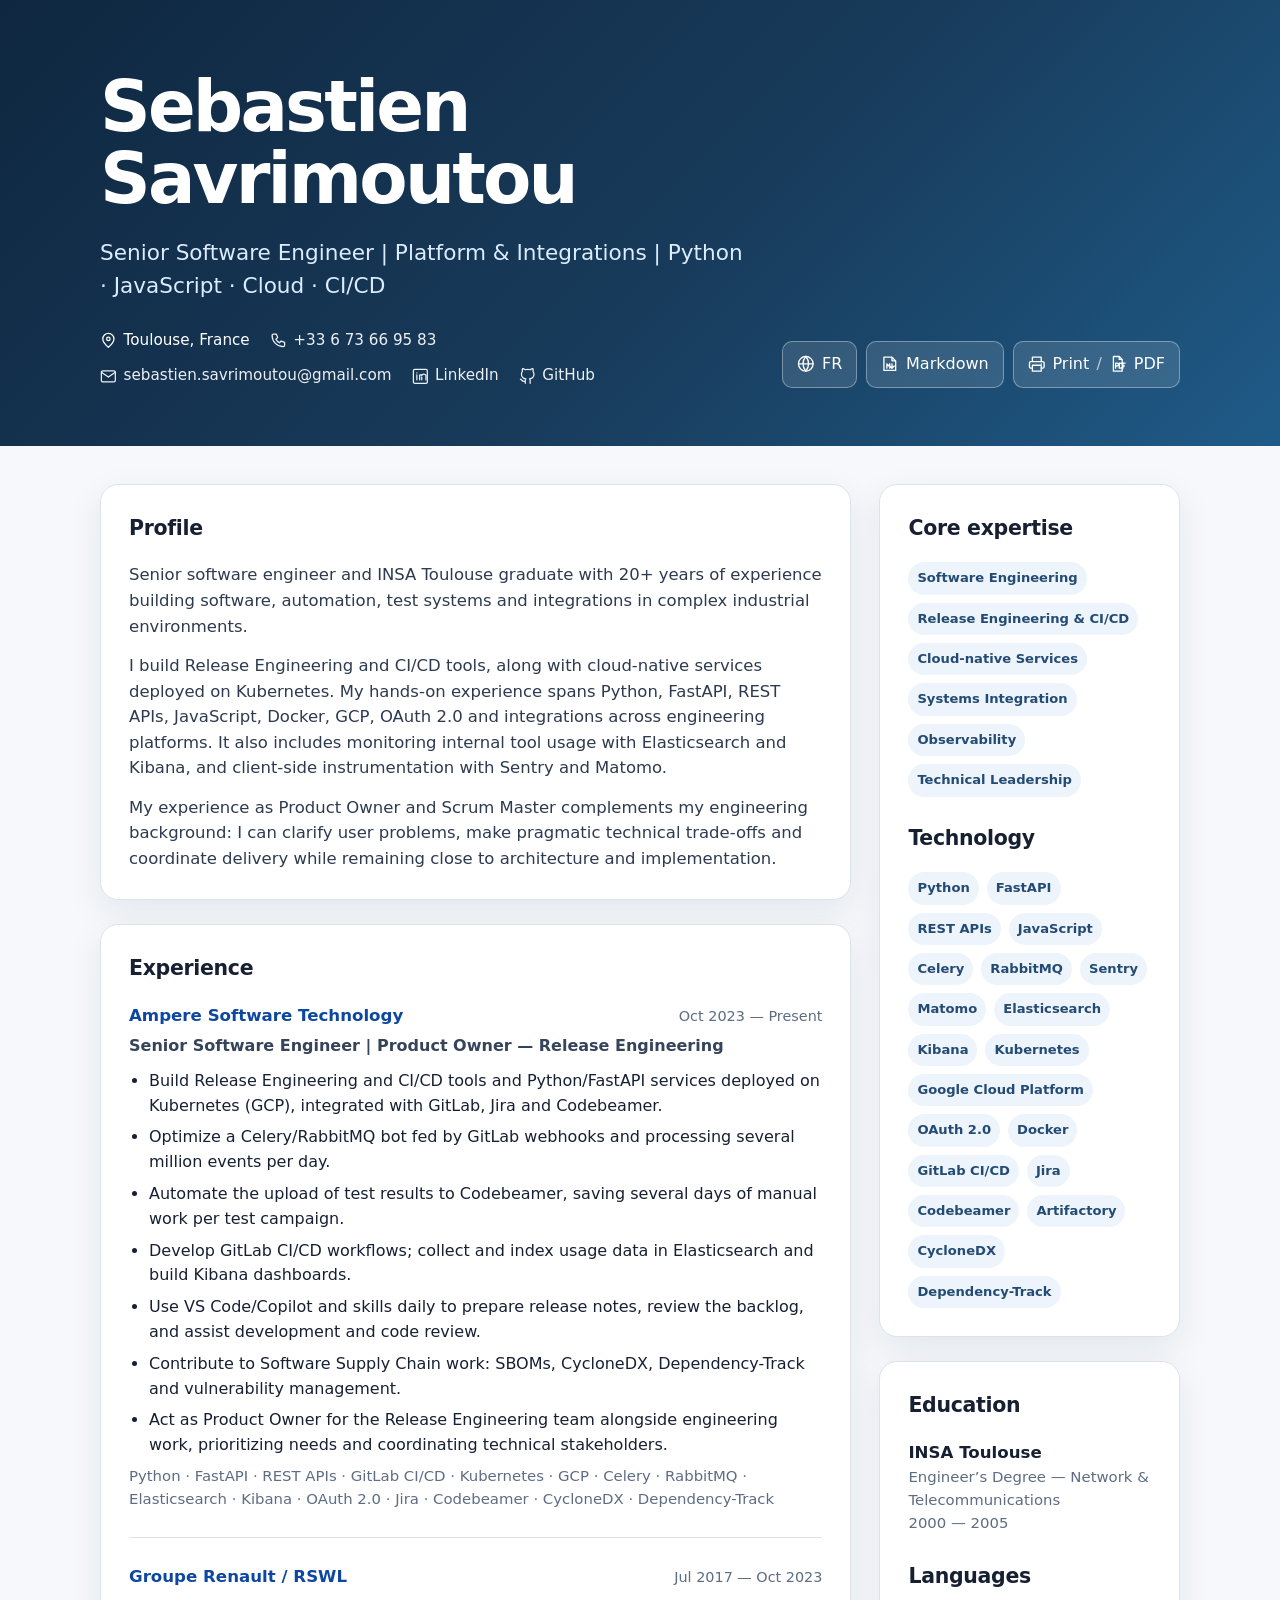
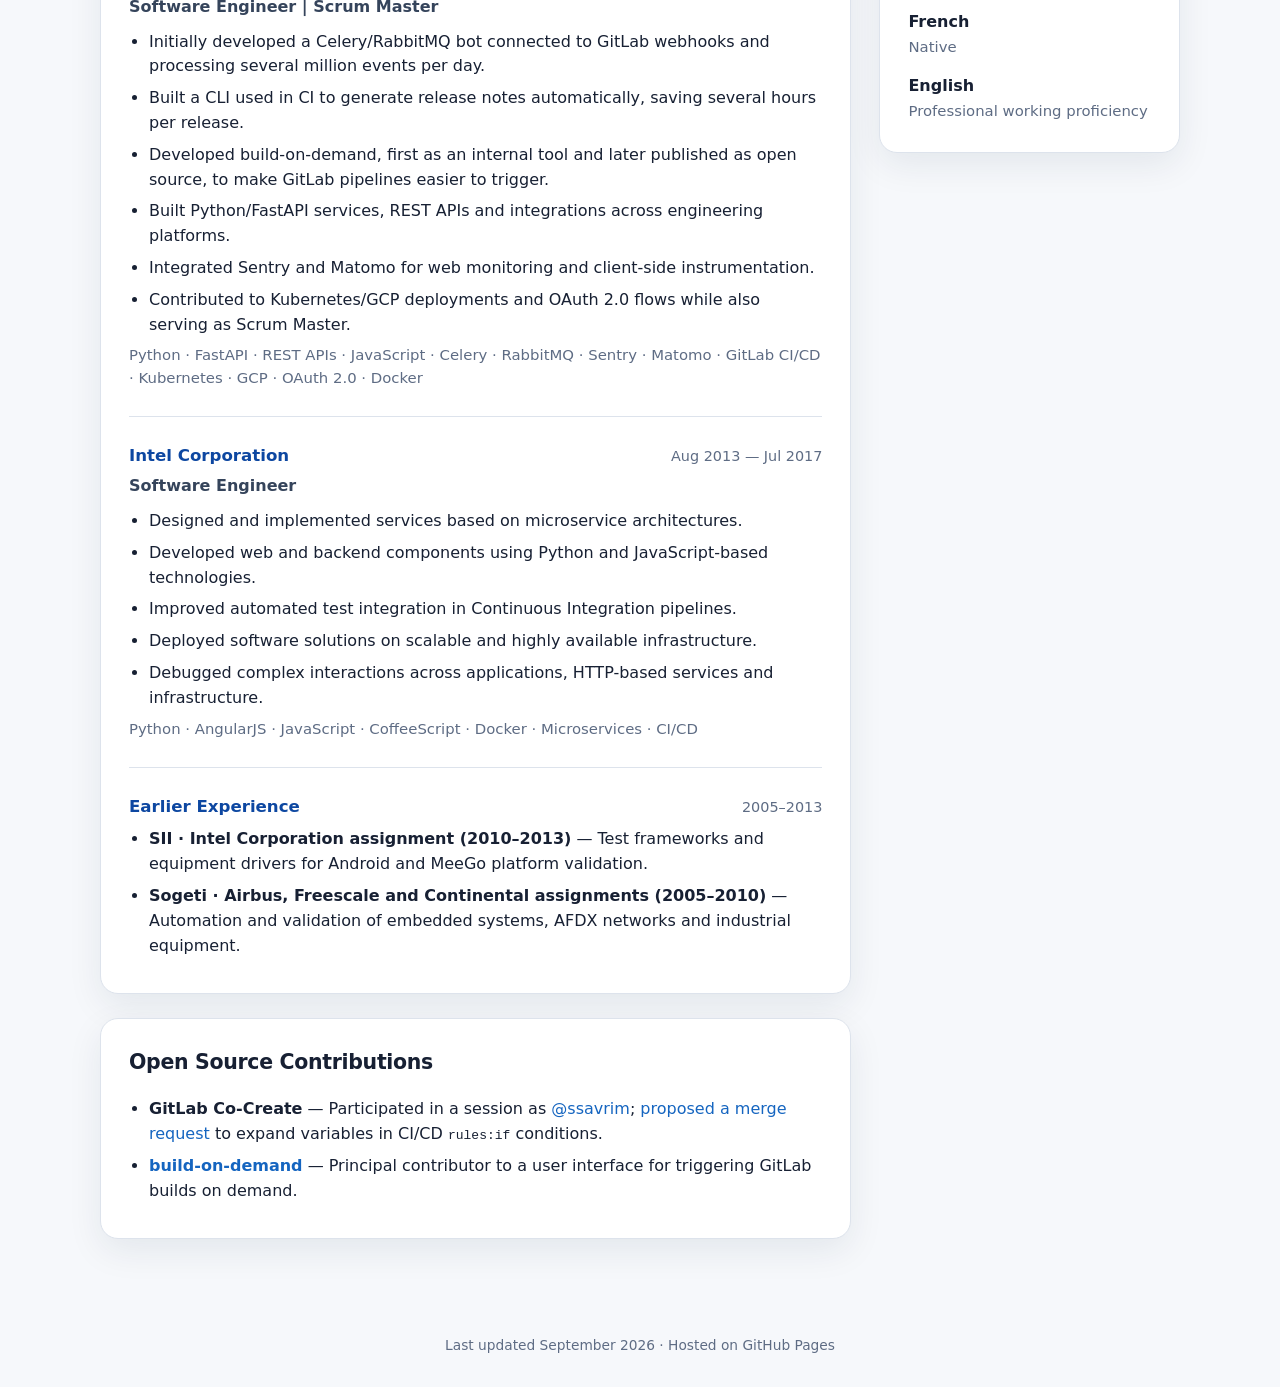
==== index.html @ 9874bcaa "Highlight production impact and streamline CV" ====
<!doctype html>
<html lang="en">
<head>
  <meta charset="utf-8" />
  <meta name="viewport" content="width=device-width, initial-scale=1" />
  <meta name="description" content="Sebastien Savrimoutou — Senior Software Engineer focused on platform engineering, integrations, cloud, CI/CD and developer tooling." />
  <meta name="theme-color" content="#102a43" />
  <meta property="og:title" content="Sebastien Savrimoutou — Senior Software Engineer | Platform &amp; Integrations" />
  <meta property="og:description" content="Platform engineering, integrations, cloud, CI/CD and developer tooling." />
  <meta property="og:type" content="website" />
  <meta property="og:url" content="https://ssavrim.github.io/" />
  <link rel="alternate" hreflang="en" href="https://ssavrim.github.io/" />
  <link rel="alternate" hreflang="fr" href="https://ssavrim.github.io/fr.html" />
  <title>Sebastien Savrimoutou — Senior Software Engineer | Platform &amp; Integrations</title>
  <style>
    :root { --bg:#f6f8fb;--surface:#ffffff;--text:#172033;--muted:#5e6c84;--accent:#1565c0;--accent-strong:#0d47a1;--line:#dde3ec;--chip:#edf4fc;--shadow:0 12px 35px rgba(16,42,67,.08);--max:1080px; }
    *{box-sizing:border-box}html{scroll-behavior:smooth}body{margin:0;font-family:Inter,ui-sans-serif,system-ui,-apple-system,BlinkMacSystemFont,"Segoe UI",sans-serif;color:var(--text);background:var(--bg);line-height:1.55}a{color:var(--accent);text-decoration:none}a:hover{text-decoration:underline}.print-url{display:none}.wrap{width:min(calc(100% - 32px),var(--max));margin:0 auto}header{background:linear-gradient(135deg,#0f2740 0%,#183b5b 55%,#1f5b88 100%);color:white;padding:72px 0 58px}.hero{display:grid;grid-template-columns:1fr auto;gap:36px;align-items:end}h1{margin:0;font-size:clamp(2.3rem,6vw,4.4rem);line-height:1.02;letter-spacing:-.04em}.headline{max-width:820px;margin:20px 0 0;font-size:clamp(1.05rem,2vw,1.35rem);color:#dcecff}.contact{display:flex;flex-wrap:wrap;gap:12px 20px;margin-top:26px;font-size:.95rem}.contact a{color:white;opacity:.92}.actions{display:flex;gap:9px;flex-wrap:wrap;justify-content:flex-end}.print-btn,.lang-btn{border:1px solid rgba(255,255,255,.35);background:rgba(255,255,255,.12);color:white;border-radius:10px;padding:10px 14px;font:inherit;cursor:pointer;white-space:nowrap}.print-btn:hover,.lang-btn:hover{background:rgba(255,255,255,.2);text-decoration:none}main{padding:38px 0 72px}.grid{display:grid;grid-template-columns:minmax(0,2fr) minmax(260px,.8fr);gap:28px;align-items:start}.card{background:var(--surface);border:1px solid var(--line);border-radius:18px;padding:28px;box-shadow:var(--shadow);margin-bottom:24px}h2{margin:0 0 18px;font-size:1.28rem;letter-spacing:-.015em}h3{margin:0;font-size:1.04rem}h4{margin:15px 0 3px;font-size:.96rem;color:#25364d}p{margin:0 0 14px}p:last-child{margin-bottom:0}.summary{font-size:1.03rem;color:#2d3a4f}.role{padding:0 0 26px;margin:0 0 26px;border-bottom:1px solid var(--line)}.role:last-child{border-bottom:0;padding-bottom:0;margin-bottom:0}.role-head{display:flex;justify-content:space-between;gap:18px;align-items:baseline;margin-bottom:5px}.company{color:var(--accent-strong);font-weight:700}.date{color:var(--muted);font-size:.9rem;white-space:nowrap}.role-title{color:#35445b;font-weight:650;margin-bottom:10px}.assignment{margin-top:14px;padding-left:14px;border-left:3px solid #dce6f2}.assignment .date{white-space:normal}ul{margin:8px 0 0;padding-left:20px}li{margin:7px 0}.chips{display:flex;flex-wrap:wrap;gap:8px}.chip{display:inline-flex;padding:6px 9px;border-radius:999px;background:var(--chip);color:#234b73;font-size:.82rem;font-weight:650}.side-title{margin-top:26px}.side-title:first-child{margin-top:0}.mini{color:var(--muted);font-size:.93rem}.focus{display:grid;gap:13px}.focus-item{padding:13px 14px;border:1px solid var(--line);border-radius:12px}.focus-item strong{display:block;margin-bottom:2px}footer{color:var(--muted);font-size:.86rem;text-align:center;padding:0 0 30px}@media(max-width:800px){header{padding-top:54px}.hero,.grid{grid-template-columns:1fr}.hero{align-items:start}.actions{justify-content:flex-start}.role-head{display:block}.date{display:inline-block;margin-top:3px}}
  </style>
  <link rel="stylesheet" href="icons.css" />
  <link rel="stylesheet" href="print.css" media="print" />
  <script type="application/ld+json">{"@context":"https://schema.org","@type":"Person","name":"Sebastien Savrimoutou","url":"https://ssavrim.github.io/","sameAs":["https://github.com/ssavrim","https://www.linkedin.com/in/sebastien-savrimoutou-920b6453/"],"jobTitle":"Senior Software Engineer | Platform & Integrations","alumniOf":"INSA Toulouse"}</script>
</head>
<body>
<header><div class="wrap hero"><div><h1>Sebastien Savrimoutou</h1><p class="headline">Senior Software Engineer | Platform &amp; Integrations | Python · JavaScript · Cloud · CI/CD</p><div class="contact"><span class="contact-location"><svg class="icon" viewBox="0 0 24 24" aria-hidden="true" focusable="false"><path d="M20 10c0 5-8 12-8 12S4 15 4 10a8 8 0 1 1 16 0Z"/><circle cx="12" cy="10" r="2.5"/></svg>Toulouse, France</span><a href="tel:+33673669583" aria-label="Appeler le +33 6 73 66 95 83"><svg class="icon" viewBox="0 0 24 24" aria-hidden="true" focusable="false"><path d="M5 3h4l2 5-2.5 2.5a15 15 0 0 0 5 5L16 13l5 2v4a2 2 0 0 1-2 2A16 16 0 0 1 3 5a2 2 0 0 1 2-2Z"/></svg>+33 6 73 66 95 83</a><a href="mailto:sebastien.savrimoutou@gmail.com"><svg class="icon" viewBox="0 0 24 24" aria-hidden="true" focusable="false"><rect x="2" y="4" width="20" height="16" rx="2"/><path d="m2 6 10 7 10-7"/></svg>sebastien.savrimoutou@gmail.com</a><a href="https://www.linkedin.com/in/sebastien-savrimoutou-920b6453/" rel="me"><svg class="icon" viewBox="0 0 24 24" aria-hidden="true" focusable="false"><rect x="2" y="2" width="20" height="20" rx="2"/><path d="M7 10v7M7 7h.01M11 17v-7h3v1a3 3 0 0 1 6 2v4M14 17v-4"/></svg>LinkedIn<span class="print-url"> · linkedin.com/in/sebastien-savrimoutou-920b6453</span></a><a href="https://github.com/ssavrim" rel="me"><svg class="icon" viewBox="0 0 24 24" aria-hidden="true" focusable="false"><path d="M9 19c-4.5 1.5-4.5-2-7-3m14 6v-3.9c0-1.1-.3-2-.9-2.6 3.1-.4 6.4-1.5 6.4-7A5.5 5.5 0 0 0 20 4.8 5.1 5.1 0 0 0 19.9 1S18.7.7 16 2.5a13.4 13.4 0 0 0-7 0C6.3.7 5.1 1 5.1 1A5.1 5.1 0 0 0 5 4.8a5.5 5.5 0 0 0-1.5 3.8c0 5.4 3.3 6.6 6.4 7-.6.6-.9 1.5-.9 2.6V22"/></svg>GitHub<span class="print-url"> · github.com/ssavrim</span></a></div></div><div class="actions"><a class="lang-btn" href="/fr.html" aria-label="Version française"><svg class="icon" viewBox="0 0 24 24" aria-hidden="true" focusable="false"><circle cx="12" cy="12" r="10"/><path d="M2 12h20M12 2a15 15 0 0 1 0 20M12 2a15 15 0 0 0 0 20"/></svg>FR</a><a class="lang-btn" href="https://github.com/ssavrim/ssavrim.github.io/blob/main/cv/final.en.md" aria-label="View this resume in Markdown"><svg class="icon" viewBox="0 0 24 24" aria-hidden="true" focusable="false"><path d="M4 3h11l5 5v13H4zM15 3v5h5M8 12v6m0-6 2 3 2-3v6m3-6v6m0 0 3-3m-3 3-3-3"/></svg>Markdown</a><button class="print-btn" onclick="window.print()" aria-label="Print or save this resume as PDF"><svg class="icon" viewBox="0 0 24 24" aria-hidden="true" focusable="false"><path d="M6 9V3h12v6M6 18H4a2 2 0 0 1-2-2v-5a2 2 0 0 1 2-2h16a2 2 0 0 1 2 2v5a2 2 0 0 1-2 2h-2M6 14h12v8H6zM18 12h.01"/></svg>Print<span class="action-separator">/</span><svg class="icon" viewBox="0 0 24 24" aria-hidden="true" focusable="false"><path d="M6 2h8l4 4v16H6zM14 2v4h4M9 11v7m0-7h2a2 2 0 0 1 0 4H9m5-4v7h1a3.5 3.5 0 0 0 0-7h-1m5 0h3m-3 0v7m0-3h2"/></svg>PDF</button></div></div></header>
<main class="wrap"><div class="grid"><div>
<section class="card"><h2>Profile</h2><p class="summary">Senior software engineer and INSA Toulouse graduate with 20+ years of experience building software, automation, test systems and integrations in complex industrial environments.</p><p class="summary">I build Release Engineering and CI/CD tools, along with cloud-native services deployed on Kubernetes. My hands-on experience spans Python, FastAPI, REST APIs, JavaScript, Docker, GCP, OAuth 2.0 and integrations across engineering platforms. It also includes monitoring internal tool usage with Elasticsearch and Kibana, and client-side instrumentation with Sentry and Matomo.</p><p class="summary">My experience as Product Owner and Scrum Master complements my engineering background: I can clarify user problems, make pragmatic technical trade-offs and coordinate delivery while remaining close to architecture and implementation.</p></section>
<section class="card"><h2>Experience</h2>
<article class="role"><div class="role-head"><h3><span class="company">Ampere Software Technology</span></h3><span class="date">Oct 2023 — Present</span></div><div class="role-title">Senior Software Engineer | Product Owner — Release Engineering</div><ul><li>Build Release Engineering and CI/CD tools and Python/FastAPI services deployed on Kubernetes (GCP), integrated with GitLab, Jira and Codebeamer.</li><li>Optimize a Celery/RabbitMQ bot fed by GitLab webhooks and processing several million events per day.</li><li>Automate the upload of test results to Codebeamer, saving several days of manual work per test campaign.</li><li>Develop GitLab CI/CD workflows; collect and index usage data in Elasticsearch and build Kibana dashboards.</li><li>Use VS Code/Copilot and skills daily to prepare release notes, review the backlog, and assist development and code review.</li><li>Contribute to Software Supply Chain work: SBOMs, CycloneDX, Dependency-Track and vulnerability management.</li><li>Act as Product Owner for the Release Engineering team alongside engineering work, prioritizing needs and coordinating technical stakeholders.</li></ul><p class="mini">Python · FastAPI · REST APIs · GitLab CI/CD · Kubernetes · GCP · Celery · RabbitMQ · Elasticsearch · Kibana · OAuth 2.0 · Jira · Codebeamer · CycloneDX · Dependency-Track</p></article>
<article class="role"><div class="role-head"><h3><span class="company">Groupe Renault / RSWL</span></h3><span class="date">Jul 2017 — Oct 2023</span></div><div class="role-title">Software Engineer | Scrum Master</div><ul><li>Initially developed a Celery/RabbitMQ bot connected to GitLab webhooks and processing several million events per day.</li><li>Built a CLI used in CI to generate release notes automatically, saving several hours per release.</li><li>Developed build-on-demand, first as an internal tool and later published as open source, to make GitLab pipelines easier to trigger.</li><li>Built Python/FastAPI services, REST APIs and integrations across engineering platforms.</li><li>Integrated Sentry and Matomo for web monitoring and client-side instrumentation.</li><li>Contributed to Kubernetes/GCP deployments and OAuth 2.0 flows while also serving as Scrum Master.</li></ul><p class="mini">Python · FastAPI · REST APIs · JavaScript · Celery · RabbitMQ · Sentry · Matomo · GitLab CI/CD · Kubernetes · GCP · OAuth 2.0 · Docker</p></article>
<article class="role"><div class="role-head"><h3><span class="company">Intel Corporation</span></h3><span class="date">Aug 2013 — Jul 2017</span></div><div class="role-title">Software Engineer</div><ul><li>Designed and implemented services based on microservice architectures.</li><li>Developed web and backend components using Python and JavaScript-based technologies.</li><li>Improved automated test integration in Continuous Integration pipelines.</li><li>Deployed software solutions on scalable and highly available infrastructure.</li><li>Debugged complex interactions across applications, HTTP-based services and infrastructure.</li></ul><p class="mini">Python · AngularJS · JavaScript · CoffeeScript · Docker · Microservices · CI/CD</p></article>
<article class="role"><div class="role-head"><h3><span class="company">Earlier Experience</span></h3><span class="date">2005–2013</span></div><ul><li><strong>SII · Intel Corporation assignment (2010–2013)</strong> — Test frameworks and equipment drivers for Android and MeeGo platform validation.</li><li><strong>Sogeti · Airbus, Freescale and Continental assignments (2005–2010)</strong> — Automation and validation of embedded systems, AFDX networks and industrial equipment.</li></ul></article>
</section>
<section class="card"><h2>Open Source Contributions</h2><ul><li><strong>GitLab Co-Create</strong> — Participated in a session as <a href="https://gitlab.com/ssavrim">@ssavrim</a>; <a href="https://gitlab.com/gitlab-org/gitlab/-/merge_requests/204549">proposed a merge request</a> to expand variables in CI/CD <code>rules:if</code> conditions.</li><li><strong><a href="https://gitlab.com/grouperenault/build-on-demand">build-on-demand</a></strong> — Principal contributor to a user interface for triggering GitLab builds on demand.</li></ul></section></div>
<aside><section class="card"><h2>Core expertise</h2><div class="chips"><span class="chip">Software Engineering</span><span class="chip">Release Engineering &amp; CI/CD</span><span class="chip">Cloud-native Services</span><span class="chip">Systems Integration</span><span class="chip">Observability</span><span class="chip">Technical Leadership</span></div><h2 class="side-title">Technology</h2><div class="chips"><span class="chip">Python</span><span class="chip">FastAPI</span><span class="chip">REST APIs</span><span class="chip">JavaScript</span><span class="chip">Celery</span><span class="chip">RabbitMQ</span><span class="chip">Sentry</span><span class="chip">Matomo</span><span class="chip">Elasticsearch</span><span class="chip">Kibana</span><span class="chip">Kubernetes</span><span class="chip">Google Cloud Platform</span><span class="chip">OAuth 2.0</span><span class="chip">Docker</span><span class="chip">GitLab CI/CD</span><span class="chip">Jira</span><span class="chip">Codebeamer</span><span class="chip">Artifactory</span><span class="chip">CycloneDX</span><span class="chip">Dependency-Track</span></div></section><section class="card"><h2>Education</h2><h3>INSA Toulouse</h3><p class="mini">Engineer’s Degree — Network &amp; Telecommunications<br />2000 — 2005</p><h2 class="side-title">Languages</h2><p><strong>French</strong><br /><span class="mini">Native</span></p><p><strong>English</strong><br /><span class="mini">Professional working proficiency</span></p></section></aside>
</div></main><footer class="wrap">Last updated September 2026 · Hosted on GitHub Pages</footer>
</body></html>
---- icons.css ----
.icon {
  width: 1.1em;
  height: 1.1em;
  flex: none;
  fill: none;
  stroke: currentColor;
  stroke-width: 1.8;
  stroke-linecap: round;
  stroke-linejoin: round;
}

.contact-location,
.contact a,
.actions .lang-btn,
.actions .print-btn {
  display: inline-flex;
  align-items: center;
  gap: .45em;
}

.actions .lang-btn,
.actions .print-btn {
  min-height: 44px;
}

.action-separator { opacity: .65; }

.contact a[href^="tel:"] { white-space: nowrap; }

.contact a:focus-visible,
.actions a:focus-visible,
.actions button:focus-visible {
  outline: 2px solid currentColor;
  outline-offset: 3px;
}

@media print {
  .contact .icon { display: none; }
}
---- print.css ----
/* A4 resume layout shared by the English and French pages. */
@page { size: A4; margin: 11mm 14mm; }

@media print {
  html { scroll-behavior: auto; }
  body {
    background: #fff;
    color: #1b2738;
    font-size: 10.5pt;
    line-height: 1.3;
    -webkit-print-color-adjust: exact;
    print-color-adjust: exact;
  }
  .wrap { width: 100%; max-width: none; margin: 0; }
  header {
    background: none !important;
    color: #172b43 !important;
    padding: 0 0 4mm;
    border-bottom: 1.5pt solid #24557e;
  }
  .hero { display: block; }
  h1 { font-size: 24pt; line-height: 1.08; letter-spacing: -.035em; }
  .headline {
    margin: 1.5mm 0 0;
    max-width: none;
    color: #34465a !important;
    font-size: 10pt;
    line-height: 1.3;
  }
  .contact {
    display: flex;
    gap: 1mm 5mm;
    margin-top: 2mm;
    font-size: 8.3pt;
  }
  .contact a { color: #24557e !important; opacity: 1; }
  .contact a[rel="me"] { overflow-wrap: anywhere; }
  .print-url { display: inline; }
  .actions, footer { display: none; }

  main { padding: 4mm 0 0; }
  .grid { display: block; }
  .card {
    margin: 0 0 3mm;
    padding: 0;
    border: 0;
    border-radius: 0;
    box-shadow: none;
  }
  h2 {
    margin: 0 0 2mm;
    padding-bottom: 1mm;
    border-bottom: .5pt solid #aebdca;
    color: #234d71;
    font-size: 11pt;
    line-height: 1.2;
    break-after: avoid;
    page-break-after: avoid;
  }
  h3 { font-size: 10pt; }
  h4 { margin: 2mm 0 .5mm; font-size: 9pt; }
  p { margin-bottom: 1.5mm; }
  .summary { color: inherit; font-size: 10.5pt; }
  .role {
    margin: 0 0 2.5mm;
    padding: 0 0 2mm;
    border-bottom: .5pt solid #d2dce5;
    break-inside: auto;
    page-break-inside: auto;
  }
  .role:last-child { margin-bottom: 0; padding-bottom: 0; border-bottom: 0; break-inside: avoid; page-break-inside: avoid; }
  .role:nth-of-type(2) { break-before: page; page-break-before: always; }
  .role:nth-of-type(3) { break-inside: avoid; page-break-inside: avoid; }
  .role-head { display: flex; gap: 4mm; margin-bottom: 0; break-after: avoid; }
  .company { color: #234d71; }
  .date { color: #52657a; font-size: 9.5pt; white-space: nowrap; }
  .role-title { margin-bottom: 1mm; color: #34465a; font-size: 10pt; break-after: avoid; }
  ul { margin: 1mm 0 0; padding-left: 5mm; }
  li { margin: 0 0 .4mm; break-inside: avoid; page-break-inside: avoid; }
  li::marker { color: #4d7390; }
  .mini { color: #52657a; font-size: 9.2pt; }
  .role > .mini { margin-top: 1mm; }
  aside {
    display: grid;
    grid-template-columns: 1.6fr 1fr;
    gap: 7mm;
    break-inside: avoid;
    page-break-inside: avoid;
  }
  aside .card { margin: 0; }
  aside h2:not(:first-child) { margin-top: 3mm; }
  .chips { gap: 1mm 2mm; }
  .chip {
    padding: 0;
    border: 0;
    border-radius: 0;
    background: none;
    color: #34465a;
    font-size: 9pt;
    font-weight: 500;
  }
  .chip:not(:last-child)::after { content: " ·"; }
  aside p { margin-bottom: 1.5mm; }
}
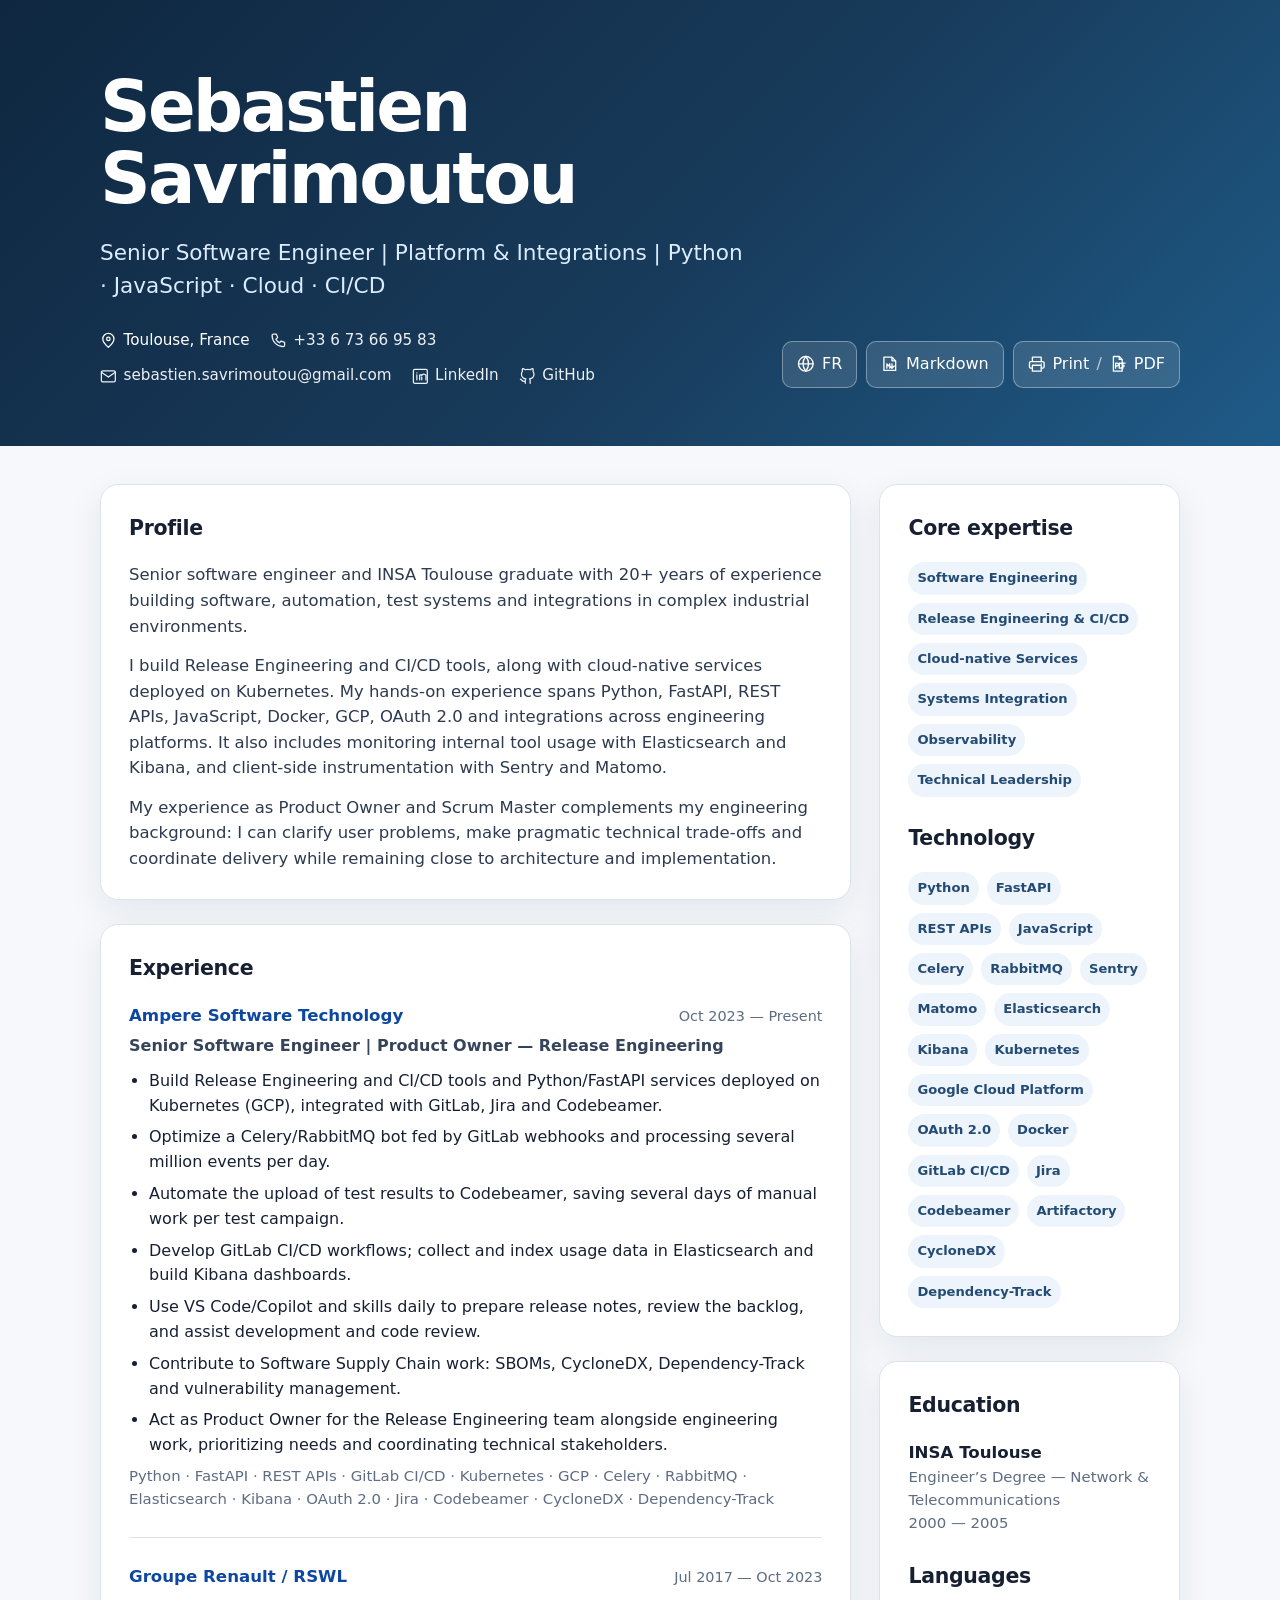
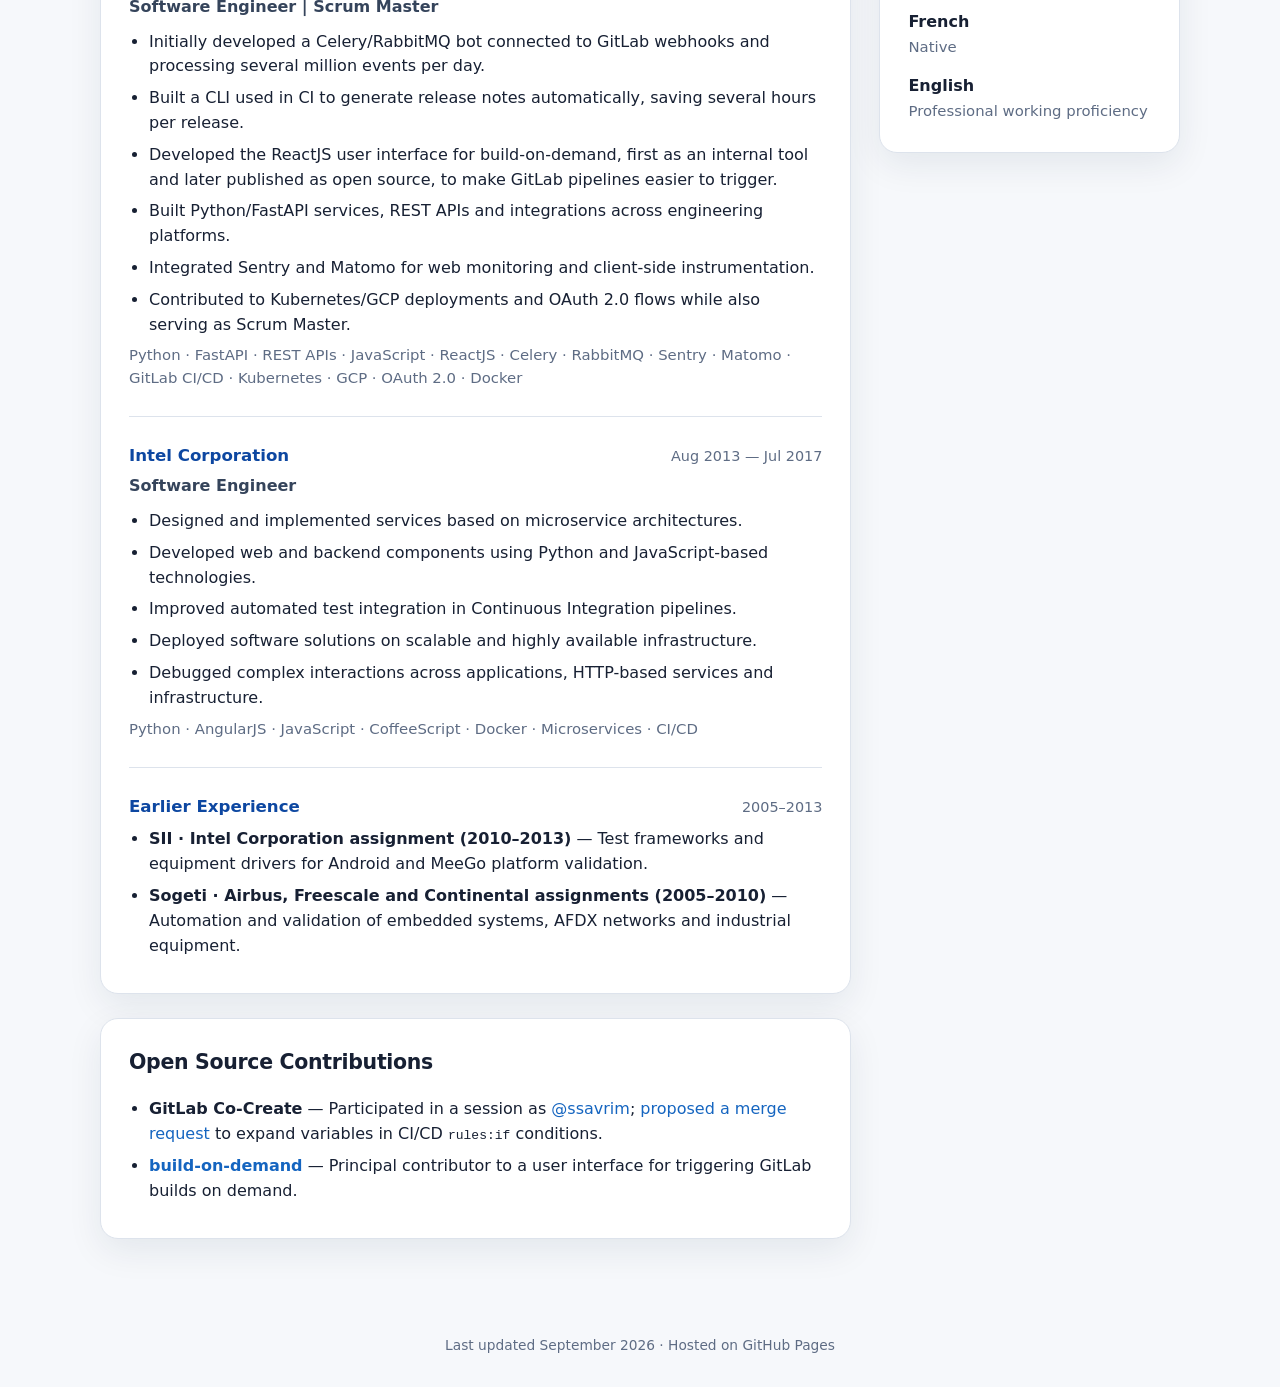
==== commit 2ae57246: "Add ReactJS experience to index.html" ====
--- a/index.html
+++ b/index.html
@@ -26,7 +26,7 @@
 <section class="card"><h2>Profile</h2><p class="summary">Senior software engineer and INSA Toulouse graduate with 20+ years of experience building software, automation, test systems and integrations in complex industrial environments.</p><p class="summary">I build Release Engineering and CI/CD tools, along with cloud-native services deployed on Kubernetes. My hands-on experience spans Python, FastAPI, REST APIs, JavaScript, Docker, GCP, OAuth 2.0 and integrations across engineering platforms. It also includes monitoring internal tool usage with Elasticsearch and Kibana, and client-side instrumentation with Sentry and Matomo.</p><p class="summary">My experience as Product Owner and Scrum Master complements my engineering background: I can clarify user problems, make pragmatic technical trade-offs and coordinate delivery while remaining close to architecture and implementation.</p></section>
 <section class="card"><h2>Experience</h2>
 <article class="role"><div class="role-head"><h3><span class="company">Ampere Software Technology</span></h3><span class="date">Oct 2023 — Present</span></div><div class="role-title">Senior Software Engineer | Product Owner — Release Engineering</div><ul><li>Build Release Engineering and CI/CD tools and Python/FastAPI services deployed on Kubernetes (GCP), integrated with GitLab, Jira and Codebeamer.</li><li>Optimize a Celery/RabbitMQ bot fed by GitLab webhooks and processing several million events per day.</li><li>Automate the upload of test results to Codebeamer, saving several days of manual work per test campaign.</li><li>Develop GitLab CI/CD workflows; collect and index usage data in Elasticsearch and build Kibana dashboards.</li><li>Use VS Code/Copilot and skills daily to prepare release notes, review the backlog, and assist development and code review.</li><li>Contribute to Software Supply Chain work: SBOMs, CycloneDX, Dependency-Track and vulnerability management.</li><li>Act as Product Owner for the Release Engineering team alongside engineering work, prioritizing needs and coordinating technical stakeholders.</li></ul><p class="mini">Python · FastAPI · REST APIs · GitLab CI/CD · Kubernetes · GCP · Celery · RabbitMQ · Elasticsearch · Kibana · OAuth 2.0 · Jira · Codebeamer · CycloneDX · Dependency-Track</p></article>
-<article class="role"><div class="role-head"><h3><span class="company">Groupe Renault / RSWL</span></h3><span class="date">Jul 2017 — Oct 2023</span></div><div class="role-title">Software Engineer | Scrum Master</div><ul><li>Initially developed a Celery/RabbitMQ bot connected to GitLab webhooks and processing several million events per day.</li><li>Built a CLI used in CI to generate release notes automatically, saving several hours per release.</li><li>Developed build-on-demand, first as an internal tool and later published as open source, to make GitLab pipelines easier to trigger.</li><li>Built Python/FastAPI services, REST APIs and integrations across engineering platforms.</li><li>Integrated Sentry and Matomo for web monitoring and client-side instrumentation.</li><li>Contributed to Kubernetes/GCP deployments and OAuth 2.0 flows while also serving as Scrum Master.</li></ul><p class="mini">Python · FastAPI · REST APIs · JavaScript · Celery · RabbitMQ · Sentry · Matomo · GitLab CI/CD · Kubernetes · GCP · OAuth 2.0 · Docker</p></article>
+<article class="role"><div class="role-head"><h3><span class="company">Groupe Renault / RSWL</span></h3><span class="date">Jul 2017 — Oct 2023</span></div><div class="role-title">Software Engineer | Scrum Master</div><ul><li>Initially developed a Celery/RabbitMQ bot connected to GitLab webhooks and processing several million events per day.</li><li>Built a CLI used in CI to generate release notes automatically, saving several hours per release.</li><li>Developed the ReactJS user interface for build-on-demand, first as an internal tool and later published as open source, to make GitLab pipelines easier to trigger.</li><li>Built Python/FastAPI services, REST APIs and integrations across engineering platforms.</li><li>Integrated Sentry and Matomo for web monitoring and client-side instrumentation.</li><li>Contributed to Kubernetes/GCP deployments and OAuth 2.0 flows while also serving as Scrum Master.</li></ul><p class="mini">Python · FastAPI · REST APIs · JavaScript · ReactJS · Celery · RabbitMQ · Sentry · Matomo · GitLab CI/CD · Kubernetes · GCP · OAuth 2.0 · Docker</p></article>
 <article class="role"><div class="role-head"><h3><span class="company">Intel Corporation</span></h3><span class="date">Aug 2013 — Jul 2017</span></div><div class="role-title">Software Engineer</div><ul><li>Designed and implemented services based on microservice architectures.</li><li>Developed web and backend components using Python and JavaScript-based technologies.</li><li>Improved automated test integration in Continuous Integration pipelines.</li><li>Deployed software solutions on scalable and highly available infrastructure.</li><li>Debugged complex interactions across applications, HTTP-based services and infrastructure.</li></ul><p class="mini">Python · AngularJS · JavaScript · CoffeeScript · Docker · Microservices · CI/CD</p></article>
 <article class="role"><div class="role-head"><h3><span class="company">Earlier Experience</span></h3><span class="date">2005–2013</span></div><ul><li><strong>SII · Intel Corporation assignment (2010–2013)</strong> — Test frameworks and equipment drivers for Android and MeeGo platform validation.</li><li><strong>Sogeti · Airbus, Freescale and Continental assignments (2005–2010)</strong> — Automation and validation of embedded systems, AFDX networks and industrial equipment.</li></ul></article>
 </section>
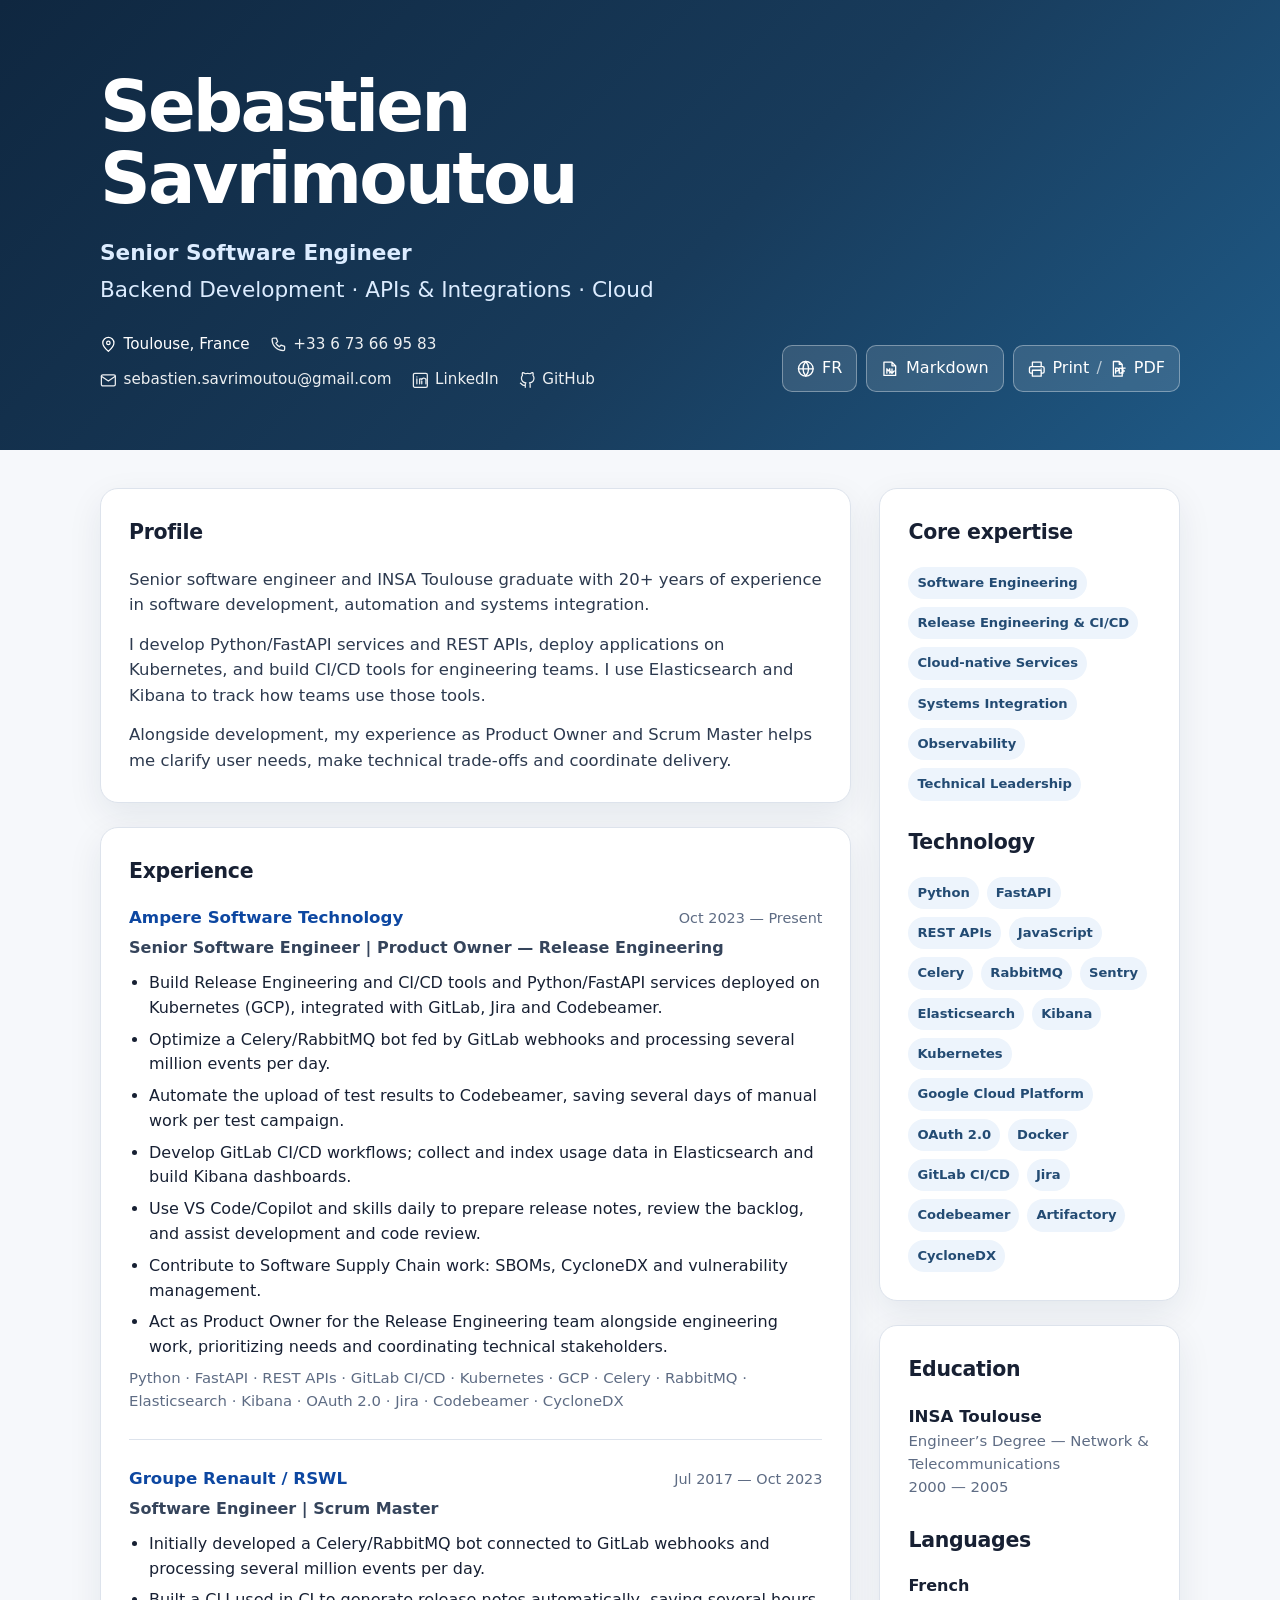
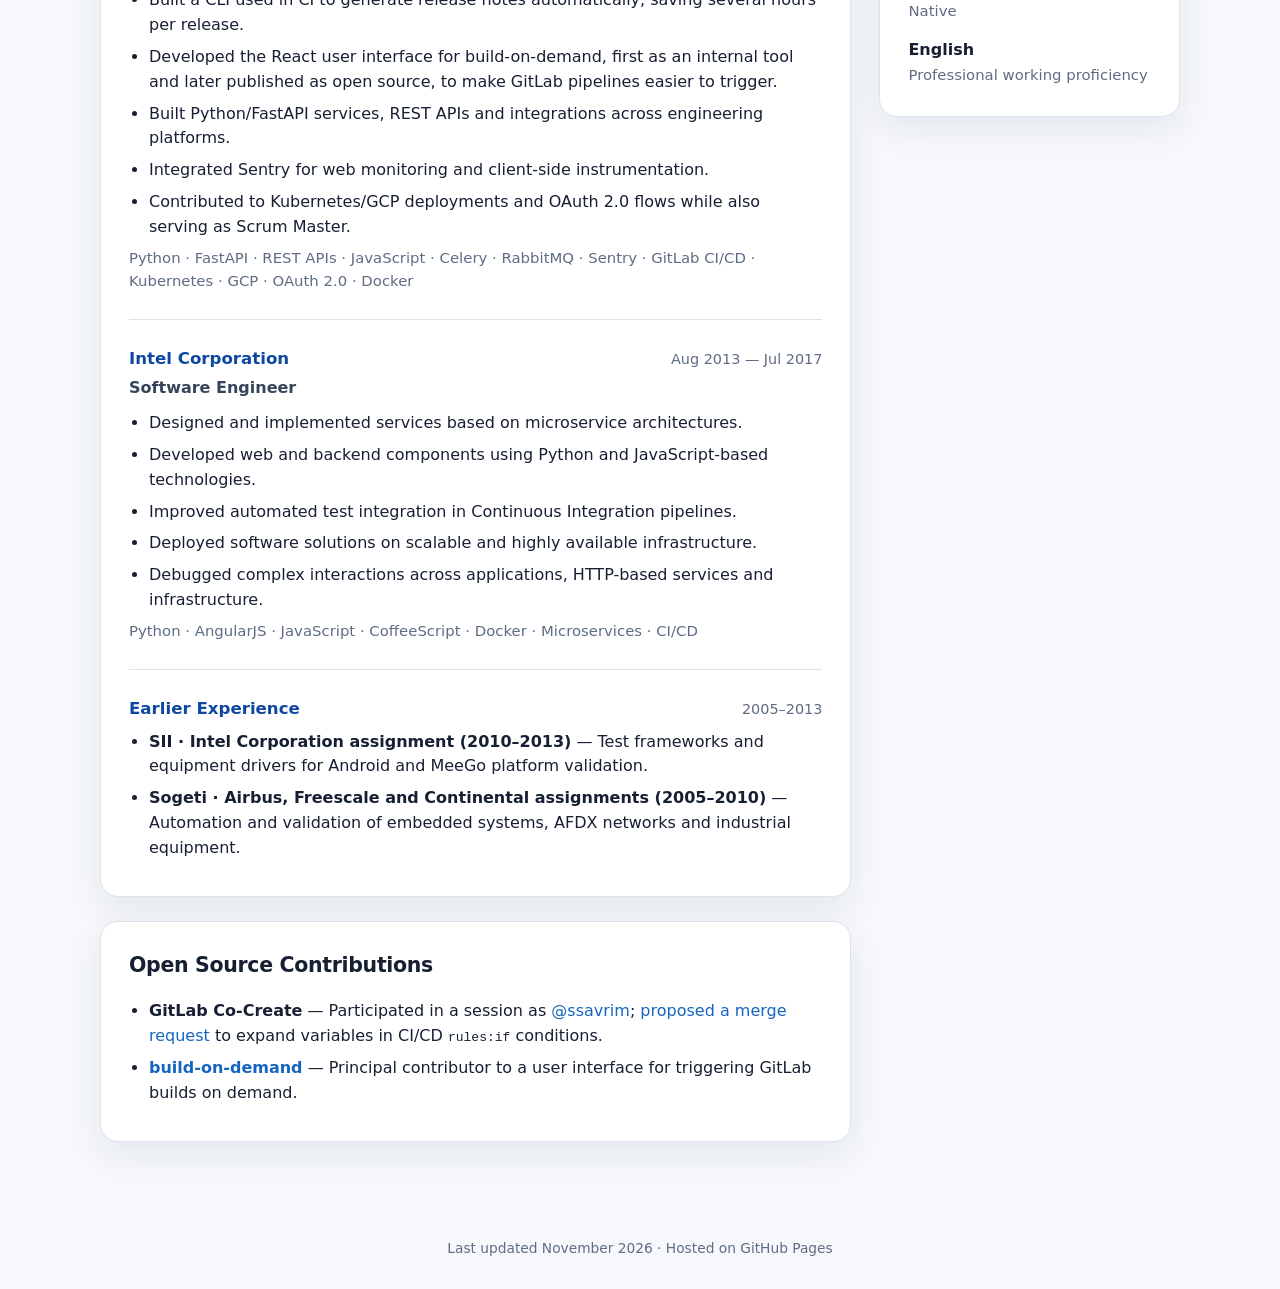
==== commit 244d3764: "Refocus the bilingual CV on general software engineering" ====
--- a/index.html
+++ b/index.html
@@ -3,34 +3,35 @@
 <head>
   <meta charset="utf-8" />
   <meta name="viewport" content="width=device-width, initial-scale=1" />
-  <meta name="description" content="Sebastien Savrimoutou — Senior Software Engineer focused on platform engineering, integrations, cloud, CI/CD and developer tooling." />
+  <meta name="description" content="Sebastien Savrimoutou — Senior Software Engineer. Backend development, APIs, systems integration and cloud services." />
   <meta name="theme-color" content="#102a43" />
-  <meta property="og:title" content="Sebastien Savrimoutou — Senior Software Engineer | Platform &amp; Integrations" />
-  <meta property="og:description" content="Platform engineering, integrations, cloud, CI/CD and developer tooling." />
+  <meta property="og:title" content="Sebastien Savrimoutou — Senior Software Engineer" />
+  <meta property="og:description" content="Backend development, APIs, systems integration and cloud services." />
   <meta property="og:type" content="website" />
   <meta property="og:url" content="https://ssavrim.github.io/" />
   <link rel="alternate" hreflang="en" href="https://ssavrim.github.io/" />
   <link rel="alternate" hreflang="fr" href="https://ssavrim.github.io/fr.html" />
-  <title>Sebastien Savrimoutou — Senior Software Engineer | Platform &amp; Integrations</title>
+  <title>Sebastien Savrimoutou — Senior Software Engineer</title>
   <style>
     :root { --bg:#f6f8fb;--surface:#ffffff;--text:#172033;--muted:#5e6c84;--accent:#1565c0;--accent-strong:#0d47a1;--line:#dde3ec;--chip:#edf4fc;--shadow:0 12px 35px rgba(16,42,67,.08);--max:1080px; }
     *{box-sizing:border-box}html{scroll-behavior:smooth}body{margin:0;font-family:Inter,ui-sans-serif,system-ui,-apple-system,BlinkMacSystemFont,"Segoe UI",sans-serif;color:var(--text);background:var(--bg);line-height:1.55}a{color:var(--accent);text-decoration:none}a:hover{text-decoration:underline}.print-url{display:none}.wrap{width:min(calc(100% - 32px),var(--max));margin:0 auto}header{background:linear-gradient(135deg,#0f2740 0%,#183b5b 55%,#1f5b88 100%);color:white;padding:72px 0 58px}.hero{display:grid;grid-template-columns:1fr auto;gap:36px;align-items:end}h1{margin:0;font-size:clamp(2.3rem,6vw,4.4rem);line-height:1.02;letter-spacing:-.04em}.headline{max-width:820px;margin:20px 0 0;font-size:clamp(1.05rem,2vw,1.35rem);color:#dcecff}.contact{display:flex;flex-wrap:wrap;gap:12px 20px;margin-top:26px;font-size:.95rem}.contact a{color:white;opacity:.92}.actions{display:flex;gap:9px;flex-wrap:wrap;justify-content:flex-end}.print-btn,.lang-btn{border:1px solid rgba(255,255,255,.35);background:rgba(255,255,255,.12);color:white;border-radius:10px;padding:10px 14px;font:inherit;cursor:pointer;white-space:nowrap}.print-btn:hover,.lang-btn:hover{background:rgba(255,255,255,.2);text-decoration:none}main{padding:38px 0 72px}.grid{display:grid;grid-template-columns:minmax(0,2fr) minmax(260px,.8fr);gap:28px;align-items:start}.card{background:var(--surface);border:1px solid var(--line);border-radius:18px;padding:28px;box-shadow:var(--shadow);margin-bottom:24px}h2{margin:0 0 18px;font-size:1.28rem;letter-spacing:-.015em}h3{margin:0;font-size:1.04rem}h4{margin:15px 0 3px;font-size:.96rem;color:#25364d}p{margin:0 0 14px}p:last-child{margin-bottom:0}.summary{font-size:1.03rem;color:#2d3a4f}.role{padding:0 0 26px;margin:0 0 26px;border-bottom:1px solid var(--line)}.role:last-child{border-bottom:0;padding-bottom:0;margin-bottom:0}.role-head{display:flex;justify-content:space-between;gap:18px;align-items:baseline;margin-bottom:5px}.company{color:var(--accent-strong);font-weight:700}.date{color:var(--muted);font-size:.9rem;white-space:nowrap}.role-title{color:#35445b;font-weight:650;margin-bottom:10px}.assignment{margin-top:14px;padding-left:14px;border-left:3px solid #dce6f2}.assignment .date{white-space:normal}ul{margin:8px 0 0;padding-left:20px}li{margin:7px 0}.chips{display:flex;flex-wrap:wrap;gap:8px}.chip{display:inline-flex;padding:6px 9px;border-radius:999px;background:var(--chip);color:#234b73;font-size:.82rem;font-weight:650}.side-title{margin-top:26px}.side-title:first-child{margin-top:0}.mini{color:var(--muted);font-size:.93rem}.focus{display:grid;gap:13px}.focus-item{padding:13px 14px;border:1px solid var(--line);border-radius:12px}.focus-item strong{display:block;margin-bottom:2px}footer{color:var(--muted);font-size:.86rem;text-align:center;padding:0 0 30px}@media(max-width:800px){header{padding-top:54px}.hero,.grid{grid-template-columns:1fr}.hero{align-items:start}.actions{justify-content:flex-start}.role-head{display:block}.date{display:inline-block;margin-top:3px}}
+    .professional-title{margin:0;font-weight:750}.specialties{margin:.2em 0 0}
   </style>
   <link rel="stylesheet" href="icons.css" />
   <link rel="stylesheet" href="print.css" media="print" />
-  <script type="application/ld+json">{"@context":"https://schema.org","@type":"Person","name":"Sebastien Savrimoutou","url":"https://ssavrim.github.io/","sameAs":["https://github.com/ssavrim","https://www.linkedin.com/in/sebastien-savrimoutou-920b6453/"],"jobTitle":"Senior Software Engineer | Platform & Integrations","alumniOf":"INSA Toulouse"}</script>
+  <script type="application/ld+json">{"@context":"https://schema.org","@type":"Person","name":"Sebastien Savrimoutou","url":"https://ssavrim.github.io/","sameAs":["https://github.com/ssavrim","https://www.linkedin.com/in/sebastien-savrimoutou-920b6453/"],"jobTitle":"Senior Software Engineer","alumniOf":"INSA Toulouse"}</script>
 </head>
 <body>
-<header><div class="wrap hero"><div><h1>Sebastien Savrimoutou</h1><p class="headline">Senior Software Engineer | Platform &amp; Integrations | Python · JavaScript · Cloud · CI/CD</p><div class="contact"><span class="contact-location"><svg class="icon" viewBox="0 0 24 24" aria-hidden="true" focusable="false"><path d="M20 10c0 5-8 12-8 12S4 15 4 10a8 8 0 1 1 16 0Z"/><circle cx="12" cy="10" r="2.5"/></svg>Toulouse, France</span><a href="tel:+33673669583" aria-label="Appeler le +33 6 73 66 95 83"><svg class="icon" viewBox="0 0 24 24" aria-hidden="true" focusable="false"><path d="M5 3h4l2 5-2.5 2.5a15 15 0 0 0 5 5L16 13l5 2v4a2 2 0 0 1-2 2A16 16 0 0 1 3 5a2 2 0 0 1 2-2Z"/></svg>+33 6 73 66 95 83</a><a href="mailto:sebastien.savrimoutou@gmail.com"><svg class="icon" viewBox="0 0 24 24" aria-hidden="true" focusable="false"><rect x="2" y="4" width="20" height="16" rx="2"/><path d="m2 6 10 7 10-7"/></svg>sebastien.savrimoutou@gmail.com</a><a href="https://www.linkedin.com/in/sebastien-savrimoutou-920b6453/" rel="me"><svg class="icon" viewBox="0 0 24 24" aria-hidden="true" focusable="false"><rect x="2" y="2" width="20" height="20" rx="2"/><path d="M7 10v7M7 7h.01M11 17v-7h3v1a3 3 0 0 1 6 2v4M14 17v-4"/></svg>LinkedIn<span class="print-url"> · linkedin.com/in/sebastien-savrimoutou-920b6453</span></a><a href="https://github.com/ssavrim" rel="me"><svg class="icon" viewBox="0 0 24 24" aria-hidden="true" focusable="false"><path d="M9 19c-4.5 1.5-4.5-2-7-3m14 6v-3.9c0-1.1-.3-2-.9-2.6 3.1-.4 6.4-1.5 6.4-7A5.5 5.5 0 0 0 20 4.8 5.1 5.1 0 0 0 19.9 1S18.7.7 16 2.5a13.4 13.4 0 0 0-7 0C6.3.7 5.1 1 5.1 1A5.1 5.1 0 0 0 5 4.8a5.5 5.5 0 0 0-1.5 3.8c0 5.4 3.3 6.6 6.4 7-.6.6-.9 1.5-.9 2.6V22"/></svg>GitHub<span class="print-url"> · github.com/ssavrim</span></a></div></div><div class="actions"><a class="lang-btn" href="/fr.html" aria-label="Version française"><svg class="icon" viewBox="0 0 24 24" aria-hidden="true" focusable="false"><circle cx="12" cy="12" r="10"/><path d="M2 12h20M12 2a15 15 0 0 1 0 20M12 2a15 15 0 0 0 0 20"/></svg>FR</a><a class="lang-btn" href="https://github.com/ssavrim/ssavrim.github.io/blob/main/cv/final.en.md" aria-label="View this resume in Markdown"><svg class="icon" viewBox="0 0 24 24" aria-hidden="true" focusable="false"><path d="M4 3h11l5 5v13H4zM15 3v5h5M8 12v6m0-6 2 3 2-3v6m3-6v6m0 0 3-3m-3 3-3-3"/></svg>Markdown</a><button class="print-btn" onclick="window.print()" aria-label="Print or save this resume as PDF"><svg class="icon" viewBox="0 0 24 24" aria-hidden="true" focusable="false"><path d="M6 9V3h12v6M6 18H4a2 2 0 0 1-2-2v-5a2 2 0 0 1 2-2h16a2 2 0 0 1 2 2v5a2 2 0 0 1-2 2h-2M6 14h12v8H6zM18 12h.01"/></svg>Print<span class="action-separator">/</span><svg class="icon" viewBox="0 0 24 24" aria-hidden="true" focusable="false"><path d="M6 2h8l4 4v16H6zM14 2v4h4M9 11v7m0-7h2a2 2 0 0 1 0 4H9m5-4v7h1a3.5 3.5 0 0 0 0-7h-1m5 0h3m-3 0v7m0-3h2"/></svg>PDF</button></div></div></header>
+<header><div class="wrap hero"><div><h1>Sebastien Savrimoutou</h1><div class="headline"><p class="professional-title">Senior Software Engineer</p><p class="specialties">Backend Development · APIs &amp; Integrations · Cloud</p></div><div class="contact"><span class="contact-location"><svg class="icon" viewBox="0 0 24 24" aria-hidden="true" focusable="false"><path d="M20 10c0 5-8 12-8 12S4 15 4 10a8 8 0 1 1 16 0Z"/><circle cx="12" cy="10" r="2.5"/></svg>Toulouse, France</span><a href="tel:+33673669583" aria-label="Appeler le +33 6 73 66 95 83"><svg class="icon" viewBox="0 0 24 24" aria-hidden="true" focusable="false"><path d="M5 3h4l2 5-2.5 2.5a15 15 0 0 0 5 5L16 13l5 2v4a2 2 0 0 1-2 2A16 16 0 0 1 3 5a2 2 0 0 1 2-2Z"/></svg>+33 6 73 66 95 83</a><a href="mailto:sebastien.savrimoutou@gmail.com"><svg class="icon" viewBox="0 0 24 24" aria-hidden="true" focusable="false"><rect x="2" y="4" width="20" height="16" rx="2"/><path d="m2 6 10 7 10-7"/></svg>sebastien.savrimoutou@gmail.com</a><a href="https://www.linkedin.com/in/sebastien-savrimoutou-920b6453/" rel="me"><svg class="icon" viewBox="0 0 24 24" aria-hidden="true" focusable="false"><rect x="2" y="2" width="20" height="20" rx="2"/><path d="M7 10v7M7 7h.01M11 17v-7h3v1a3 3 0 0 1 6 2v4M14 17v-4"/></svg>LinkedIn<span class="print-url"> · linkedin.com/in/sebastien-savrimoutou-920b6453</span></a><a href="https://github.com/ssavrim" rel="me"><svg class="icon" viewBox="0 0 24 24" aria-hidden="true" focusable="false"><path d="M9 19c-4.5 1.5-4.5-2-7-3m14 6v-3.9c0-1.1-.3-2-.9-2.6 3.1-.4 6.4-1.5 6.4-7A5.5 5.5 0 0 0 20 4.8 5.1 5.1 0 0 0 19.9 1S18.7.7 16 2.5a13.4 13.4 0 0 0-7 0C6.3.7 5.1 1 5.1 1A5.1 5.1 0 0 0 5 4.8a5.5 5.5 0 0 0-1.5 3.8c0 5.4 3.3 6.6 6.4 7-.6.6-.9 1.5-.9 2.6V22"/></svg>GitHub<span class="print-url"> · github.com/ssavrim</span></a></div></div><div class="actions"><a class="lang-btn" href="/fr.html" aria-label="Version française"><svg class="icon" viewBox="0 0 24 24" aria-hidden="true" focusable="false"><circle cx="12" cy="12" r="10"/><path d="M2 12h20M12 2a15 15 0 0 1 0 20M12 2a15 15 0 0 0 0 20"/></svg>FR</a><a class="lang-btn" href="https://github.com/ssavrim/ssavrim.github.io/blob/main/cv/final.en.md" aria-label="View this resume in Markdown"><svg class="icon" viewBox="0 0 24 24" aria-hidden="true" focusable="false"><path d="M4 3h11l5 5v13H4zM15 3v5h5M8 12v6m0-6 2 3 2-3v6m3-6v6m0 0 3-3m-3 3-3-3"/></svg>Markdown</a><button class="print-btn" onclick="window.print()" aria-label="Print or save this resume as PDF"><svg class="icon" viewBox="0 0 24 24" aria-hidden="true" focusable="false"><path d="M6 9V3h12v6M6 18H4a2 2 0 0 1-2-2v-5a2 2 0 0 1 2-2h16a2 2 0 0 1 2 2v5a2 2 0 0 1-2 2h-2M6 14h12v8H6zM18 12h.01"/></svg>Print<span class="action-separator">/</span><svg class="icon" viewBox="0 0 24 24" aria-hidden="true" focusable="false"><path d="M6 2h8l4 4v16H6zM14 2v4h4M9 11v7m0-7h2a2 2 0 0 1 0 4H9m5-4v7h1a3.5 3.5 0 0 0 0-7h-1m5 0h3m-3 0v7m0-3h2"/></svg>PDF</button></div></div></header>
 <main class="wrap"><div class="grid"><div>
-<section class="card"><h2>Profile</h2><p class="summary">Senior software engineer and INSA Toulouse graduate with 20+ years of experience building software, automation, test systems and integrations in complex industrial environments.</p><p class="summary">I build Release Engineering and CI/CD tools, along with cloud-native services deployed on Kubernetes. My hands-on experience spans Python, FastAPI, REST APIs, JavaScript, Docker, GCP, OAuth 2.0 and integrations across engineering platforms. It also includes monitoring internal tool usage with Elasticsearch and Kibana, and client-side instrumentation with Sentry and Matomo.</p><p class="summary">My experience as Product Owner and Scrum Master complements my engineering background: I can clarify user problems, make pragmatic technical trade-offs and coordinate delivery while remaining close to architecture and implementation.</p></section>
+<section class="card"><h2>Profile</h2><p class="summary">Senior software engineer and INSA Toulouse graduate with 20+ years of experience in software development, automation and systems integration.</p><p class="summary">I develop Python/FastAPI services and REST APIs, deploy applications on Kubernetes, and build CI/CD tools for engineering teams. I use Elasticsearch and Kibana to track how teams use those tools.</p><p class="summary">Alongside development, my experience as Product Owner and Scrum Master helps me clarify user needs, make technical trade-offs and coordinate delivery.</p></section>
 <section class="card"><h2>Experience</h2>
-<article class="role"><div class="role-head"><h3><span class="company">Ampere Software Technology</span></h3><span class="date">Oct 2023 — Present</span></div><div class="role-title">Senior Software Engineer | Product Owner — Release Engineering</div><ul><li>Build Release Engineering and CI/CD tools and Python/FastAPI services deployed on Kubernetes (GCP), integrated with GitLab, Jira and Codebeamer.</li><li>Optimize a Celery/RabbitMQ bot fed by GitLab webhooks and processing several million events per day.</li><li>Automate the upload of test results to Codebeamer, saving several days of manual work per test campaign.</li><li>Develop GitLab CI/CD workflows; collect and index usage data in Elasticsearch and build Kibana dashboards.</li><li>Use VS Code/Copilot and skills daily to prepare release notes, review the backlog, and assist development and code review.</li><li>Contribute to Software Supply Chain work: SBOMs, CycloneDX, Dependency-Track and vulnerability management.</li><li>Act as Product Owner for the Release Engineering team alongside engineering work, prioritizing needs and coordinating technical stakeholders.</li></ul><p class="mini">Python · FastAPI · REST APIs · GitLab CI/CD · Kubernetes · GCP · Celery · RabbitMQ · Elasticsearch · Kibana · OAuth 2.0 · Jira · Codebeamer · CycloneDX · Dependency-Track</p></article>
-<article class="role"><div class="role-head"><h3><span class="company">Groupe Renault / RSWL</span></h3><span class="date">Jul 2017 — Oct 2023</span></div><div class="role-title">Software Engineer | Scrum Master</div><ul><li>Initially developed a Celery/RabbitMQ bot connected to GitLab webhooks and processing several million events per day.</li><li>Built a CLI used in CI to generate release notes automatically, saving several hours per release.</li><li>Developed the ReactJS user interface for build-on-demand, first as an internal tool and later published as open source, to make GitLab pipelines easier to trigger.</li><li>Built Python/FastAPI services, REST APIs and integrations across engineering platforms.</li><li>Integrated Sentry and Matomo for web monitoring and client-side instrumentation.</li><li>Contributed to Kubernetes/GCP deployments and OAuth 2.0 flows while also serving as Scrum Master.</li></ul><p class="mini">Python · FastAPI · REST APIs · JavaScript · ReactJS · Celery · RabbitMQ · Sentry · Matomo · GitLab CI/CD · Kubernetes · GCP · OAuth 2.0 · Docker</p></article>
+<article class="role"><div class="role-head"><h3><span class="company">Ampere Software Technology</span></h3><span class="date">Oct 2023 — Present</span></div><div class="role-title">Senior Software Engineer | Product Owner — Release Engineering</div><ul><li>Build Release Engineering and CI/CD tools and Python/FastAPI services deployed on Kubernetes (GCP), integrated with GitLab, Jira and Codebeamer.</li><li>Optimize a Celery/RabbitMQ bot fed by GitLab webhooks and processing several million events per day.</li><li>Automate the upload of test results to Codebeamer, saving several days of manual work per test campaign.</li><li>Develop GitLab CI/CD workflows; collect and index usage data in Elasticsearch and build Kibana dashboards.</li><li>Use VS Code/Copilot and skills daily to prepare release notes, review the backlog, and assist development and code review.</li><li>Contribute to Software Supply Chain work: SBOMs, CycloneDX and vulnerability management.</li><li>Act as Product Owner for the Release Engineering team alongside engineering work, prioritizing needs and coordinating technical stakeholders.</li></ul><p class="mini">Python · FastAPI · REST APIs · GitLab CI/CD · Kubernetes · GCP · Celery · RabbitMQ · Elasticsearch · Kibana · OAuth 2.0 · Jira · Codebeamer · CycloneDX</p></article>
+<article class="role"><div class="role-head"><h3><span class="company">Groupe Renault / RSWL</span></h3><span class="date">Jul 2017 — Oct 2023</span></div><div class="role-title">Software Engineer | Scrum Master</div><ul><li>Initially developed a Celery/RabbitMQ bot connected to GitLab webhooks and processing several million events per day.</li><li>Built a CLI used in CI to generate release notes automatically, saving several hours per release.</li><li>Developed the React user interface for build-on-demand, first as an internal tool and later published as open source, to make GitLab pipelines easier to trigger.</li><li>Built Python/FastAPI services, REST APIs and integrations across engineering platforms.</li><li>Integrated Sentry for web monitoring and client-side instrumentation.</li><li>Contributed to Kubernetes/GCP deployments and OAuth 2.0 flows while also serving as Scrum Master.</li></ul><p class="mini">Python · FastAPI · REST APIs · JavaScript · Celery · RabbitMQ · Sentry · GitLab CI/CD · Kubernetes · GCP · OAuth 2.0 · Docker</p></article>
 <article class="role"><div class="role-head"><h3><span class="company">Intel Corporation</span></h3><span class="date">Aug 2013 — Jul 2017</span></div><div class="role-title">Software Engineer</div><ul><li>Designed and implemented services based on microservice architectures.</li><li>Developed web and backend components using Python and JavaScript-based technologies.</li><li>Improved automated test integration in Continuous Integration pipelines.</li><li>Deployed software solutions on scalable and highly available infrastructure.</li><li>Debugged complex interactions across applications, HTTP-based services and infrastructure.</li></ul><p class="mini">Python · AngularJS · JavaScript · CoffeeScript · Docker · Microservices · CI/CD</p></article>
 <article class="role"><div class="role-head"><h3><span class="company">Earlier Experience</span></h3><span class="date">2005–2013</span></div><ul><li><strong>SII · Intel Corporation assignment (2010–2013)</strong> — Test frameworks and equipment drivers for Android and MeeGo platform validation.</li><li><strong>Sogeti · Airbus, Freescale and Continental assignments (2005–2010)</strong> — Automation and validation of embedded systems, AFDX networks and industrial equipment.</li></ul></article>
 </section>
 <section class="card"><h2>Open Source Contributions</h2><ul><li><strong>GitLab Co-Create</strong> — Participated in a session as <a href="https://gitlab.com/ssavrim">@ssavrim</a>; <a href="https://gitlab.com/gitlab-org/gitlab/-/merge_requests/204549">proposed a merge request</a> to expand variables in CI/CD <code>rules:if</code> conditions.</li><li><strong><a href="https://gitlab.com/grouperenault/build-on-demand">build-on-demand</a></strong> — Principal contributor to a user interface for triggering GitLab builds on demand.</li></ul></section></div>
-<aside><section class="card"><h2>Core expertise</h2><div class="chips"><span class="chip">Software Engineering</span><span class="chip">Release Engineering &amp; CI/CD</span><span class="chip">Cloud-native Services</span><span class="chip">Systems Integration</span><span class="chip">Observability</span><span class="chip">Technical Leadership</span></div><h2 class="side-title">Technology</h2><div class="chips"><span class="chip">Python</span><span class="chip">FastAPI</span><span class="chip">REST APIs</span><span class="chip">JavaScript</span><span class="chip">Celery</span><span class="chip">RabbitMQ</span><span class="chip">Sentry</span><span class="chip">Matomo</span><span class="chip">Elasticsearch</span><span class="chip">Kibana</span><span class="chip">Kubernetes</span><span class="chip">Google Cloud Platform</span><span class="chip">OAuth 2.0</span><span class="chip">Docker</span><span class="chip">GitLab CI/CD</span><span class="chip">Jira</span><span class="chip">Codebeamer</span><span class="chip">Artifactory</span><span class="chip">CycloneDX</span><span class="chip">Dependency-Track</span></div></section><section class="card"><h2>Education</h2><h3>INSA Toulouse</h3><p class="mini">Engineer’s Degree — Network &amp; Telecommunications<br />2000 — 2005</p><h2 class="side-title">Languages</h2><p><strong>French</strong><br /><span class="mini">Native</span></p><p><strong>English</strong><br /><span class="mini">Professional working proficiency</span></p></section></aside>
-</div></main><footer class="wrap">Last updated September 2026 · Hosted on GitHub Pages</footer>
+<aside><section class="card"><h2>Core expertise</h2><div class="chips"><span class="chip">Software Engineering</span><span class="chip">Release Engineering &amp; CI/CD</span><span class="chip">Cloud-native Services</span><span class="chip">Systems Integration</span><span class="chip">Observability</span><span class="chip">Technical Leadership</span></div><h2 class="side-title">Technology</h2><div class="chips"><span class="chip">Python</span><span class="chip">FastAPI</span><span class="chip">REST APIs</span><span class="chip">JavaScript</span><span class="chip">Celery</span><span class="chip">RabbitMQ</span><span class="chip">Sentry</span><span class="chip">Elasticsearch</span><span class="chip">Kibana</span><span class="chip">Kubernetes</span><span class="chip">Google Cloud Platform</span><span class="chip">OAuth 2.0</span><span class="chip">Docker</span><span class="chip">GitLab CI/CD</span><span class="chip">Jira</span><span class="chip">Codebeamer</span><span class="chip">Artifactory</span><span class="chip">CycloneDX</span></div></section><section class="card"><h2>Education</h2><h3>INSA Toulouse</h3><p class="mini">Engineer’s Degree — Network &amp; Telecommunications<br />2000 — 2005</p><h2 class="side-title">Languages</h2><p><strong>French</strong><br /><span class="mini">Native</span></p><p><strong>English</strong><br /><span class="mini">Professional working proficiency</span></p></section></aside>
+</div></main><footer class="wrap">Last updated November 2026 · Hosted on GitHub Pages</footer>
 </body></html>
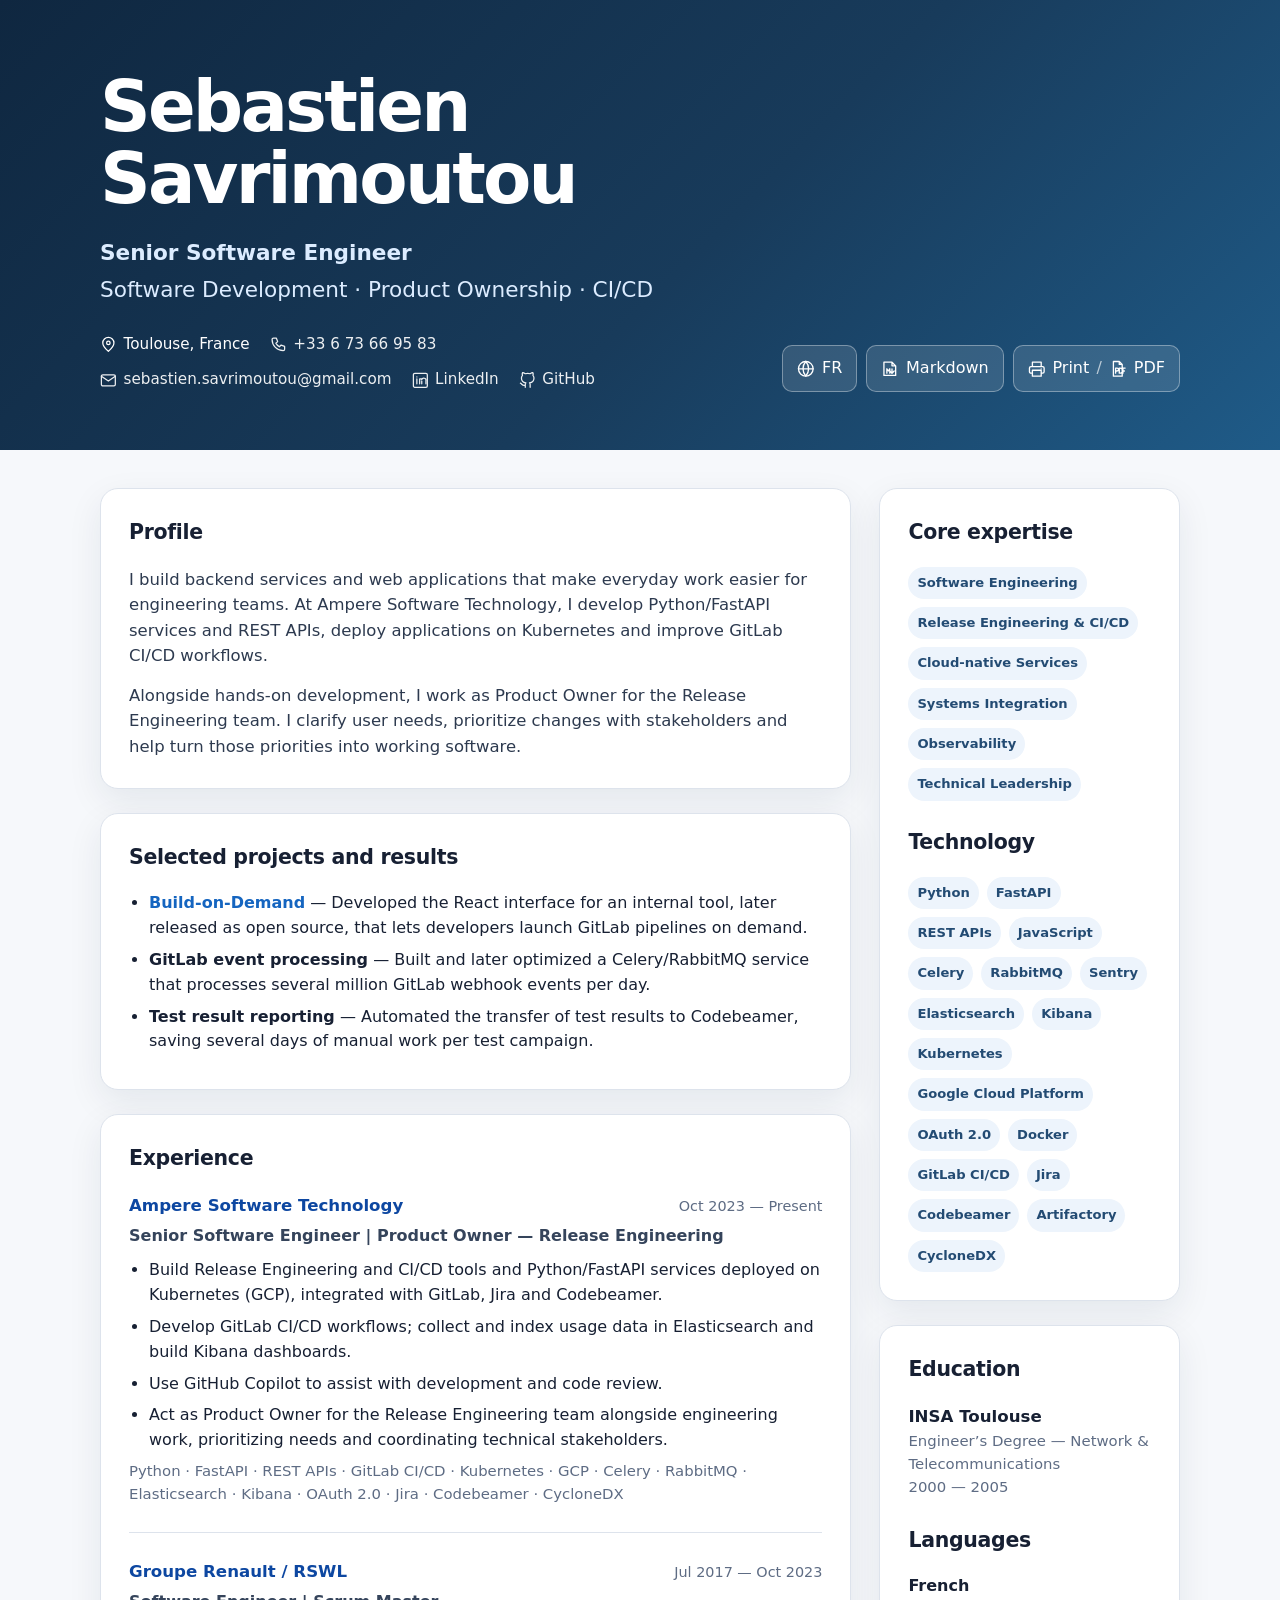
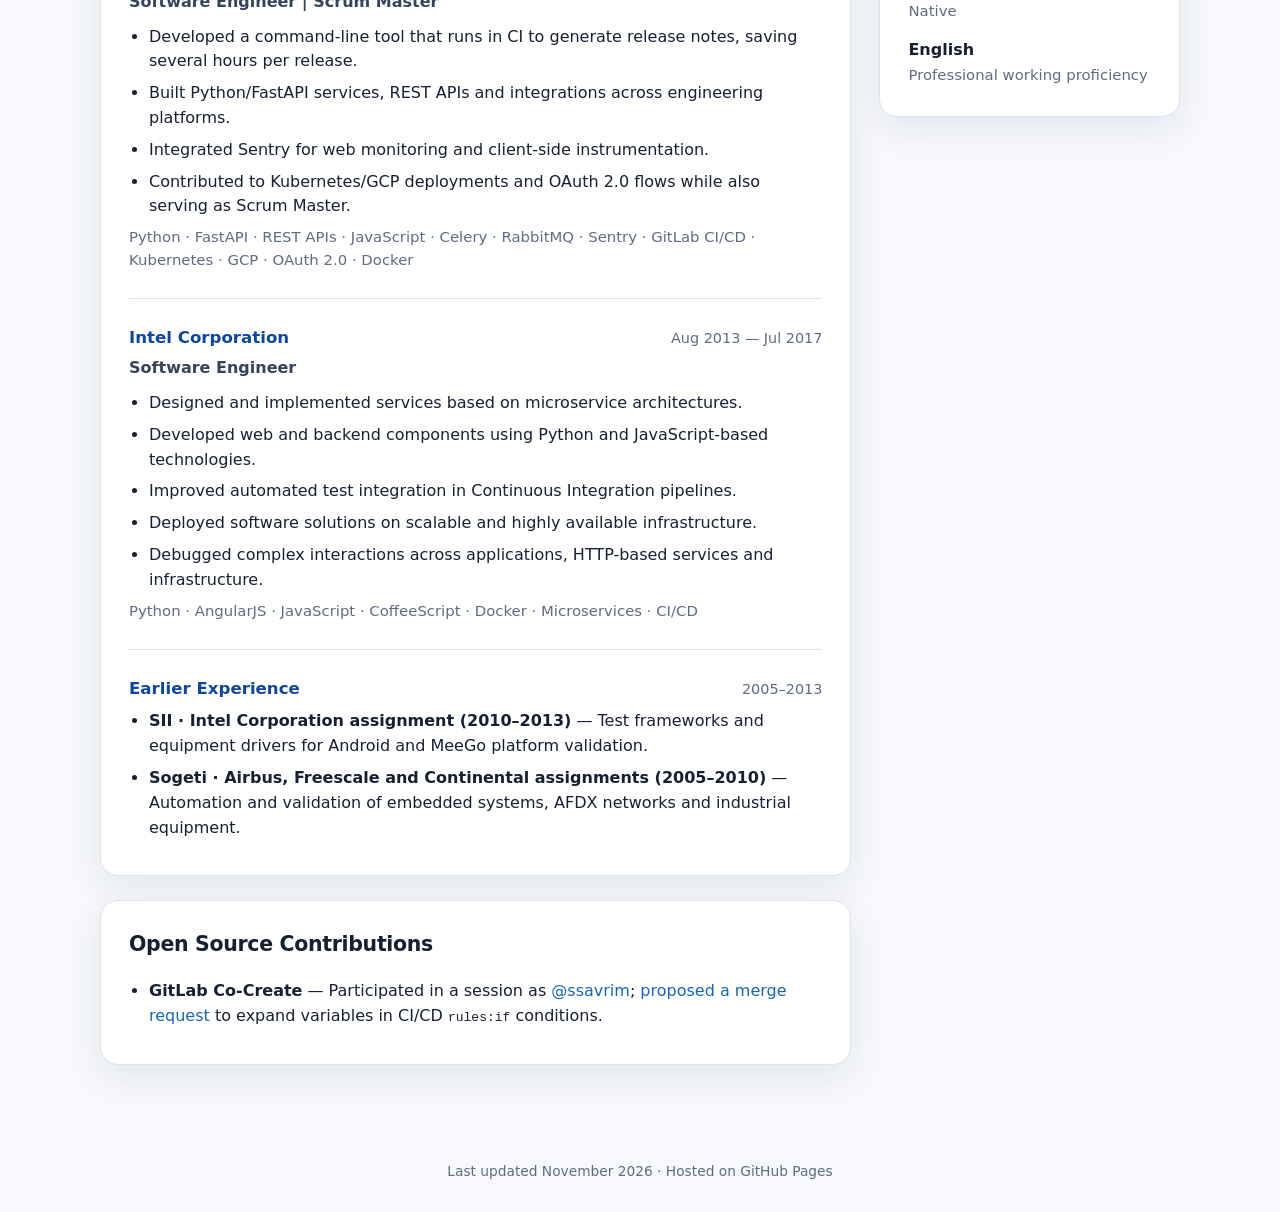
==== commit 963677c3: "Tailor the bilingual CV for Swile software engineering" ====
--- a/index.html
+++ b/index.html
@@ -3,14 +3,12 @@
 <head>
   <meta charset="utf-8" />
   <meta name="viewport" content="width=device-width, initial-scale=1" />
-  <meta name="description" content="Sebastien Savrimoutou — Senior Software Engineer. Backend development, APIs, systems integration and cloud services." />
+  <meta name="description" content="Sebastien Savrimoutou — Senior Software Engineer. Backend services, web applications and software delivery for engineering teams." />
   <meta name="theme-color" content="#102a43" />
   <meta property="og:title" content="Sebastien Savrimoutou — Senior Software Engineer" />
-  <meta property="og:description" content="Backend development, APIs, systems integration and cloud services." />
+  <meta property="og:description" content="Backend services, web applications and software delivery for engineering teams." />
   <meta property="og:type" content="website" />
-  <meta property="og:url" content="https://ssavrim.github.io/" />
-  <link rel="alternate" hreflang="en" href="https://ssavrim.github.io/" />
-  <link rel="alternate" hreflang="fr" href="https://ssavrim.github.io/fr.html" />
+  <meta name="robots" content="noindex" />
   <title>Sebastien Savrimoutou — Senior Software Engineer</title>
   <style>
     :root { --bg:#f6f8fb;--surface:#ffffff;--text:#172033;--muted:#5e6c84;--accent:#1565c0;--accent-strong:#0d47a1;--line:#dde3ec;--chip:#edf4fc;--shadow:0 12px 35px rgba(16,42,67,.08);--max:1080px; }
@@ -19,19 +17,20 @@
   </style>
   <link rel="stylesheet" href="icons.css" />
   <link rel="stylesheet" href="print.css" media="print" />
-  <script type="application/ld+json">{"@context":"https://schema.org","@type":"Person","name":"Sebastien Savrimoutou","url":"https://ssavrim.github.io/","sameAs":["https://github.com/ssavrim","https://www.linkedin.com/in/sebastien-savrimoutou-920b6453/"],"jobTitle":"Senior Software Engineer","alumniOf":"INSA Toulouse"}</script>
+  <script type="application/ld+json">{"@context":"https://schema.org","@type":"Person","name":"Sebastien Savrimoutou","sameAs":["https://github.com/ssavrim","https://www.linkedin.com/in/sebastien-savrimoutou-920b6453/"],"jobTitle":"Senior Software Engineer","alumniOf":"INSA Toulouse"}</script>
 </head>
 <body>
-<header><div class="wrap hero"><div><h1>Sebastien Savrimoutou</h1><div class="headline"><p class="professional-title">Senior Software Engineer</p><p class="specialties">Backend Development · APIs &amp; Integrations · Cloud</p></div><div class="contact"><span class="contact-location"><svg class="icon" viewBox="0 0 24 24" aria-hidden="true" focusable="false"><path d="M20 10c0 5-8 12-8 12S4 15 4 10a8 8 0 1 1 16 0Z"/><circle cx="12" cy="10" r="2.5"/></svg>Toulouse, France</span><a href="tel:+33673669583" aria-label="Appeler le +33 6 73 66 95 83"><svg class="icon" viewBox="0 0 24 24" aria-hidden="true" focusable="false"><path d="M5 3h4l2 5-2.5 2.5a15 15 0 0 0 5 5L16 13l5 2v4a2 2 0 0 1-2 2A16 16 0 0 1 3 5a2 2 0 0 1 2-2Z"/></svg>+33 6 73 66 95 83</a><a href="mailto:sebastien.savrimoutou@gmail.com"><svg class="icon" viewBox="0 0 24 24" aria-hidden="true" focusable="false"><rect x="2" y="4" width="20" height="16" rx="2"/><path d="m2 6 10 7 10-7"/></svg>sebastien.savrimoutou@gmail.com</a><a href="https://www.linkedin.com/in/sebastien-savrimoutou-920b6453/" rel="me"><svg class="icon" viewBox="0 0 24 24" aria-hidden="true" focusable="false"><rect x="2" y="2" width="20" height="20" rx="2"/><path d="M7 10v7M7 7h.01M11 17v-7h3v1a3 3 0 0 1 6 2v4M14 17v-4"/></svg>LinkedIn<span class="print-url"> · linkedin.com/in/sebastien-savrimoutou-920b6453</span></a><a href="https://github.com/ssavrim" rel="me"><svg class="icon" viewBox="0 0 24 24" aria-hidden="true" focusable="false"><path d="M9 19c-4.5 1.5-4.5-2-7-3m14 6v-3.9c0-1.1-.3-2-.9-2.6 3.1-.4 6.4-1.5 6.4-7A5.5 5.5 0 0 0 20 4.8 5.1 5.1 0 0 0 19.9 1S18.7.7 16 2.5a13.4 13.4 0 0 0-7 0C6.3.7 5.1 1 5.1 1A5.1 5.1 0 0 0 5 4.8a5.5 5.5 0 0 0-1.5 3.8c0 5.4 3.3 6.6 6.4 7-.6.6-.9 1.5-.9 2.6V22"/></svg>GitHub<span class="print-url"> · github.com/ssavrim</span></a></div></div><div class="actions"><a class="lang-btn" href="/fr.html" aria-label="Version française"><svg class="icon" viewBox="0 0 24 24" aria-hidden="true" focusable="false"><circle cx="12" cy="12" r="10"/><path d="M2 12h20M12 2a15 15 0 0 1 0 20M12 2a15 15 0 0 0 0 20"/></svg>FR</a><a class="lang-btn" href="https://github.com/ssavrim/ssavrim.github.io/blob/main/cv/final.en.md" aria-label="View this resume in Markdown"><svg class="icon" viewBox="0 0 24 24" aria-hidden="true" focusable="false"><path d="M4 3h11l5 5v13H4zM15 3v5h5M8 12v6m0-6 2 3 2-3v6m3-6v6m0 0 3-3m-3 3-3-3"/></svg>Markdown</a><button class="print-btn" onclick="window.print()" aria-label="Print or save this resume as PDF"><svg class="icon" viewBox="0 0 24 24" aria-hidden="true" focusable="false"><path d="M6 9V3h12v6M6 18H4a2 2 0 0 1-2-2v-5a2 2 0 0 1 2-2h16a2 2 0 0 1 2 2v5a2 2 0 0 1-2 2h-2M6 14h12v8H6zM18 12h.01"/></svg>Print<span class="action-separator">/</span><svg class="icon" viewBox="0 0 24 24" aria-hidden="true" focusable="false"><path d="M6 2h8l4 4v16H6zM14 2v4h4M9 11v7m0-7h2a2 2 0 0 1 0 4H9m5-4v7h1a3.5 3.5 0 0 0 0-7h-1m5 0h3m-3 0v7m0-3h2"/></svg>PDF</button></div></div></header>
+<header><div class="wrap hero"><div><h1>Sebastien Savrimoutou</h1><div class="headline"><p class="professional-title">Senior Software Engineer</p><p class="specialties">Software Development · Product Ownership · CI/CD</p></div><div class="contact"><span class="contact-location"><svg class="icon" viewBox="0 0 24 24" aria-hidden="true" focusable="false"><path d="M20 10c0 5-8 12-8 12S4 15 4 10a8 8 0 1 1 16 0Z"/><circle cx="12" cy="10" r="2.5"/></svg>Toulouse, France</span><a href="tel:+33673669583" aria-label="Appeler le +33 6 73 66 95 83"><svg class="icon" viewBox="0 0 24 24" aria-hidden="true" focusable="false"><path d="M5 3h4l2 5-2.5 2.5a15 15 0 0 0 5 5L16 13l5 2v4a2 2 0 0 1-2 2A16 16 0 0 1 3 5a2 2 0 0 1 2-2Z"/></svg>+33 6 73 66 95 83</a><a href="mailto:sebastien.savrimoutou@gmail.com"><svg class="icon" viewBox="0 0 24 24" aria-hidden="true" focusable="false"><rect x="2" y="4" width="20" height="16" rx="2"/><path d="m2 6 10 7 10-7"/></svg>sebastien.savrimoutou@gmail.com</a><a href="https://www.linkedin.com/in/sebastien-savrimoutou-920b6453/" rel="me"><svg class="icon" viewBox="0 0 24 24" aria-hidden="true" focusable="false"><rect x="2" y="2" width="20" height="20" rx="2"/><path d="M7 10v7M7 7h.01M11 17v-7h3v1a3 3 0 0 1 6 2v4M14 17v-4"/></svg>LinkedIn<span class="print-url"> · linkedin.com/in/sebastien-savrimoutou-920b6453</span></a><a href="https://github.com/ssavrim" rel="me"><svg class="icon" viewBox="0 0 24 24" aria-hidden="true" focusable="false"><path d="M9 19c-4.5 1.5-4.5-2-7-3m14 6v-3.9c0-1.1-.3-2-.9-2.6 3.1-.4 6.4-1.5 6.4-7A5.5 5.5 0 0 0 20 4.8 5.1 5.1 0 0 0 19.9 1S18.7.7 16 2.5a13.4 13.4 0 0 0-7 0C6.3.7 5.1 1 5.1 1A5.1 5.1 0 0 0 5 4.8a5.5 5.5 0 0 0-1.5 3.8c0 5.4 3.3 6.6 6.4 7-.6.6-.9 1.5-.9 2.6V22"/></svg>GitHub<span class="print-url"> · github.com/ssavrim</span></a></div></div><div class="actions"><a class="lang-btn" href="fr.html" aria-label="Version française"><svg class="icon" viewBox="0 0 24 24" aria-hidden="true" focusable="false"><circle cx="12" cy="12" r="10"/><path d="M2 12h20M12 2a15 15 0 0 1 0 20M12 2a15 15 0 0 0 0 20"/></svg>FR</a><a class="lang-btn" href="https://github.com/ssavrim/ssavrim.github.io/blob/cv/swile/cv/final.en.md" aria-label="View this resume in Markdown"><svg class="icon" viewBox="0 0 24 24" aria-hidden="true" focusable="false"><path d="M4 3h11l5 5v13H4zM15 3v5h5M8 12v6m0-6 2 3 2-3v6m3-6v6m0 0 3-3m-3 3-3-3"/></svg>Markdown</a><button class="print-btn" onclick="window.print()" aria-label="Print or save this resume as PDF"><svg class="icon" viewBox="0 0 24 24" aria-hidden="true" focusable="false"><path d="M6 9V3h12v6M6 18H4a2 2 0 0 1-2-2v-5a2 2 0 0 1 2-2h16a2 2 0 0 1 2 2v5a2 2 0 0 1-2 2h-2M6 14h12v8H6zM18 12h.01"/></svg>Print<span class="action-separator">/</span><svg class="icon" viewBox="0 0 24 24" aria-hidden="true" focusable="false"><path d="M6 2h8l4 4v16H6zM14 2v4h4M9 11v7m0-7h2a2 2 0 0 1 0 4H9m5-4v7h1a3.5 3.5 0 0 0 0-7h-1m5 0h3m-3 0v7m0-3h2"/></svg>PDF</button></div></div></header>
 <main class="wrap"><div class="grid"><div>
-<section class="card"><h2>Profile</h2><p class="summary">Senior software engineer and INSA Toulouse graduate with 20+ years of experience in software development, automation and systems integration.</p><p class="summary">I develop Python/FastAPI services and REST APIs, deploy applications on Kubernetes, and build CI/CD tools for engineering teams. I use Elasticsearch and Kibana to track how teams use those tools.</p><p class="summary">Alongside development, my experience as Product Owner and Scrum Master helps me clarify user needs, make technical trade-offs and coordinate delivery.</p></section>
+<section class="card"><h2>Profile</h2><p class="summary">I build backend services and web applications that make everyday work easier for engineering teams. At Ampere Software Technology, I develop Python/FastAPI services and REST APIs, deploy applications on Kubernetes and improve GitLab CI/CD workflows.</p><p class="summary">Alongside hands-on development, I work as Product Owner for the Release Engineering team. I clarify user needs, prioritize changes with stakeholders and help turn those priorities into working software.</p></section>
+<section class="card"><h2>Selected projects and results</h2><ul><li><strong><a href="https://gitlab.com/grouperenault/build-on-demand">Build-on-Demand</a></strong> — Developed the React interface for an internal tool, later released as open source, that lets developers launch GitLab pipelines on demand.</li><li><strong>GitLab event processing</strong> — Built and later optimized a Celery/RabbitMQ service that processes several million GitLab webhook events per day.</li><li><strong>Test result reporting</strong> — Automated the transfer of test results to Codebeamer, saving several days of manual work per test campaign.</li></ul></section>
 <section class="card"><h2>Experience</h2>
-<article class="role"><div class="role-head"><h3><span class="company">Ampere Software Technology</span></h3><span class="date">Oct 2023 — Present</span></div><div class="role-title">Senior Software Engineer | Product Owner — Release Engineering</div><ul><li>Build Release Engineering and CI/CD tools and Python/FastAPI services deployed on Kubernetes (GCP), integrated with GitLab, Jira and Codebeamer.</li><li>Optimize a Celery/RabbitMQ bot fed by GitLab webhooks and processing several million events per day.</li><li>Automate the upload of test results to Codebeamer, saving several days of manual work per test campaign.</li><li>Develop GitLab CI/CD workflows; collect and index usage data in Elasticsearch and build Kibana dashboards.</li><li>Use VS Code/Copilot and skills daily to prepare release notes, review the backlog, and assist development and code review.</li><li>Contribute to Software Supply Chain work: SBOMs, CycloneDX and vulnerability management.</li><li>Act as Product Owner for the Release Engineering team alongside engineering work, prioritizing needs and coordinating technical stakeholders.</li></ul><p class="mini">Python · FastAPI · REST APIs · GitLab CI/CD · Kubernetes · GCP · Celery · RabbitMQ · Elasticsearch · Kibana · OAuth 2.0 · Jira · Codebeamer · CycloneDX</p></article>
-<article class="role"><div class="role-head"><h3><span class="company">Groupe Renault / RSWL</span></h3><span class="date">Jul 2017 — Oct 2023</span></div><div class="role-title">Software Engineer | Scrum Master</div><ul><li>Initially developed a Celery/RabbitMQ bot connected to GitLab webhooks and processing several million events per day.</li><li>Built a CLI used in CI to generate release notes automatically, saving several hours per release.</li><li>Developed the React user interface for build-on-demand, first as an internal tool and later published as open source, to make GitLab pipelines easier to trigger.</li><li>Built Python/FastAPI services, REST APIs and integrations across engineering platforms.</li><li>Integrated Sentry for web monitoring and client-side instrumentation.</li><li>Contributed to Kubernetes/GCP deployments and OAuth 2.0 flows while also serving as Scrum Master.</li></ul><p class="mini">Python · FastAPI · REST APIs · JavaScript · Celery · RabbitMQ · Sentry · GitLab CI/CD · Kubernetes · GCP · OAuth 2.0 · Docker</p></article>
+<article class="role"><div class="role-head"><h3><span class="company">Ampere Software Technology</span></h3><span class="date">Oct 2023 — Present</span></div><div class="role-title">Senior Software Engineer | Product Owner — Release Engineering</div><ul><li>Build Release Engineering and CI/CD tools and Python/FastAPI services deployed on Kubernetes (GCP), integrated with GitLab, Jira and Codebeamer.</li><li>Develop GitLab CI/CD workflows; collect and index usage data in Elasticsearch and build Kibana dashboards.</li><li>Use GitHub Copilot to assist with development and code review.</li><li>Act as Product Owner for the Release Engineering team alongside engineering work, prioritizing needs and coordinating technical stakeholders.</li></ul><p class="mini">Python · FastAPI · REST APIs · GitLab CI/CD · Kubernetes · GCP · Celery · RabbitMQ · Elasticsearch · Kibana · OAuth 2.0 · Jira · Codebeamer · CycloneDX</p></article>
+<article class="role"><div class="role-head"><h3><span class="company">Groupe Renault / RSWL</span></h3><span class="date">Jul 2017 — Oct 2023</span></div><div class="role-title">Software Engineer | Scrum Master</div><ul><li>Developed a command-line tool that runs in CI to generate release notes, saving several hours per release.</li><li>Built Python/FastAPI services, REST APIs and integrations across engineering platforms.</li><li>Integrated Sentry for web monitoring and client-side instrumentation.</li><li>Contributed to Kubernetes/GCP deployments and OAuth 2.0 flows while also serving as Scrum Master.</li></ul><p class="mini">Python · FastAPI · REST APIs · JavaScript · Celery · RabbitMQ · Sentry · GitLab CI/CD · Kubernetes · GCP · OAuth 2.0 · Docker</p></article>
 <article class="role"><div class="role-head"><h3><span class="company">Intel Corporation</span></h3><span class="date">Aug 2013 — Jul 2017</span></div><div class="role-title">Software Engineer</div><ul><li>Designed and implemented services based on microservice architectures.</li><li>Developed web and backend components using Python and JavaScript-based technologies.</li><li>Improved automated test integration in Continuous Integration pipelines.</li><li>Deployed software solutions on scalable and highly available infrastructure.</li><li>Debugged complex interactions across applications, HTTP-based services and infrastructure.</li></ul><p class="mini">Python · AngularJS · JavaScript · CoffeeScript · Docker · Microservices · CI/CD</p></article>
 <article class="role"><div class="role-head"><h3><span class="company">Earlier Experience</span></h3><span class="date">2005–2013</span></div><ul><li><strong>SII · Intel Corporation assignment (2010–2013)</strong> — Test frameworks and equipment drivers for Android and MeeGo platform validation.</li><li><strong>Sogeti · Airbus, Freescale and Continental assignments (2005–2010)</strong> — Automation and validation of embedded systems, AFDX networks and industrial equipment.</li></ul></article>
 </section>
-<section class="card"><h2>Open Source Contributions</h2><ul><li><strong>GitLab Co-Create</strong> — Participated in a session as <a href="https://gitlab.com/ssavrim">@ssavrim</a>; <a href="https://gitlab.com/gitlab-org/gitlab/-/merge_requests/204549">proposed a merge request</a> to expand variables in CI/CD <code>rules:if</code> conditions.</li><li><strong><a href="https://gitlab.com/grouperenault/build-on-demand">build-on-demand</a></strong> — Principal contributor to a user interface for triggering GitLab builds on demand.</li></ul></section></div>
+<section class="card"><h2>Open Source Contributions</h2><ul><li><strong>GitLab Co-Create</strong> — Participated in a session as <a href="https://gitlab.com/ssavrim">@ssavrim</a>; <a href="https://gitlab.com/gitlab-org/gitlab/-/merge_requests/204549">proposed a merge request</a> to expand variables in CI/CD <code>rules:if</code> conditions.</li></ul></section></div>
 <aside><section class="card"><h2>Core expertise</h2><div class="chips"><span class="chip">Software Engineering</span><span class="chip">Release Engineering &amp; CI/CD</span><span class="chip">Cloud-native Services</span><span class="chip">Systems Integration</span><span class="chip">Observability</span><span class="chip">Technical Leadership</span></div><h2 class="side-title">Technology</h2><div class="chips"><span class="chip">Python</span><span class="chip">FastAPI</span><span class="chip">REST APIs</span><span class="chip">JavaScript</span><span class="chip">Celery</span><span class="chip">RabbitMQ</span><span class="chip">Sentry</span><span class="chip">Elasticsearch</span><span class="chip">Kibana</span><span class="chip">Kubernetes</span><span class="chip">Google Cloud Platform</span><span class="chip">OAuth 2.0</span><span class="chip">Docker</span><span class="chip">GitLab CI/CD</span><span class="chip">Jira</span><span class="chip">Codebeamer</span><span class="chip">Artifactory</span><span class="chip">CycloneDX</span></div></section><section class="card"><h2>Education</h2><h3>INSA Toulouse</h3><p class="mini">Engineer’s Degree — Network &amp; Telecommunications<br />2000 — 2005</p><h2 class="side-title">Languages</h2><p><strong>French</strong><br /><span class="mini">Native</span></p><p><strong>English</strong><br /><span class="mini">Professional working proficiency</span></p></section></aside>
 </div></main><footer class="wrap">Last updated November 2026 · Hosted on GitHub Pages</footer>
 </body></html>
--- a/print.css
+++ b/print.css
@@ -69,7 +69,6 @@
     page-break-inside: auto;
   }
   .role:last-child { margin-bottom: 0; padding-bottom: 0; border-bottom: 0; break-inside: avoid; page-break-inside: avoid; }
-  .role:nth-of-type(2) { break-before: page; page-break-before: always; }
   .role:nth-of-type(3) { break-inside: avoid; page-break-inside: avoid; }
   .role-head { display: flex; gap: 4mm; margin-bottom: 0; break-after: avoid; }
   .company { color: #234d71; }
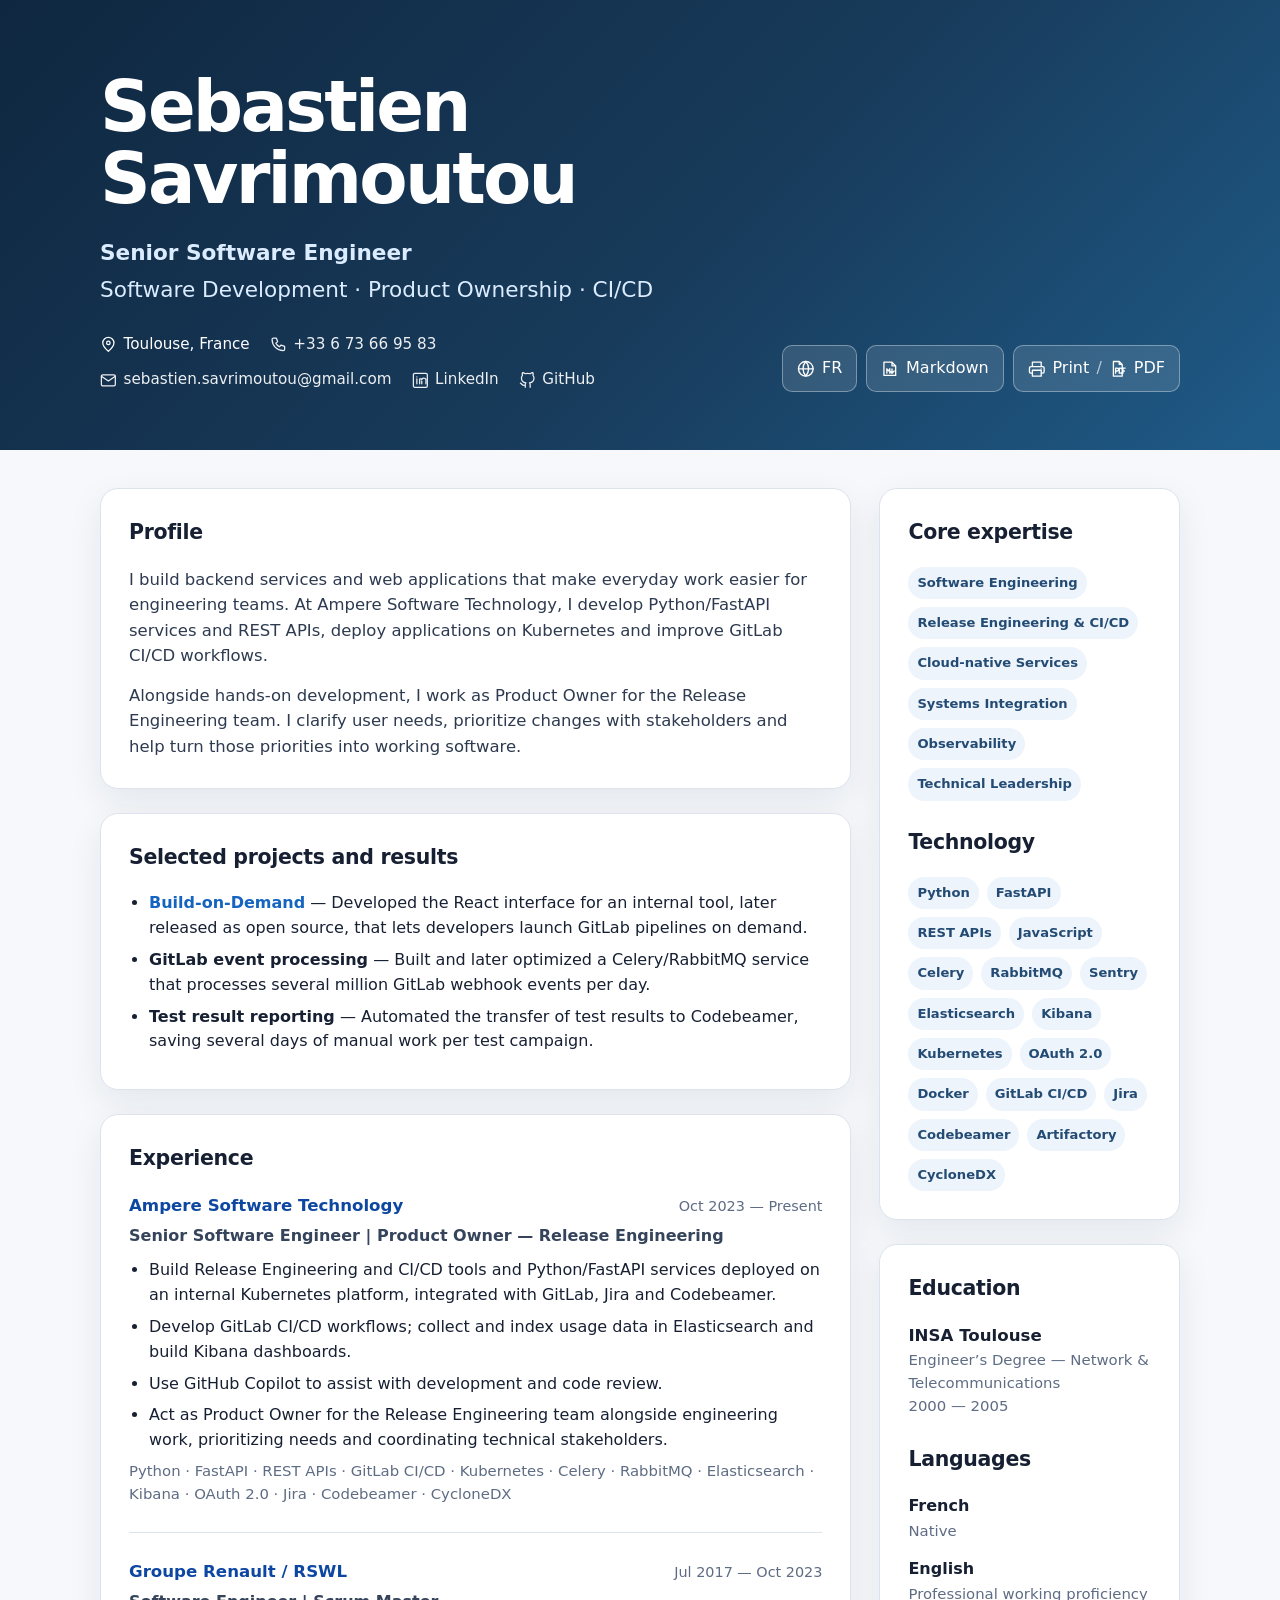
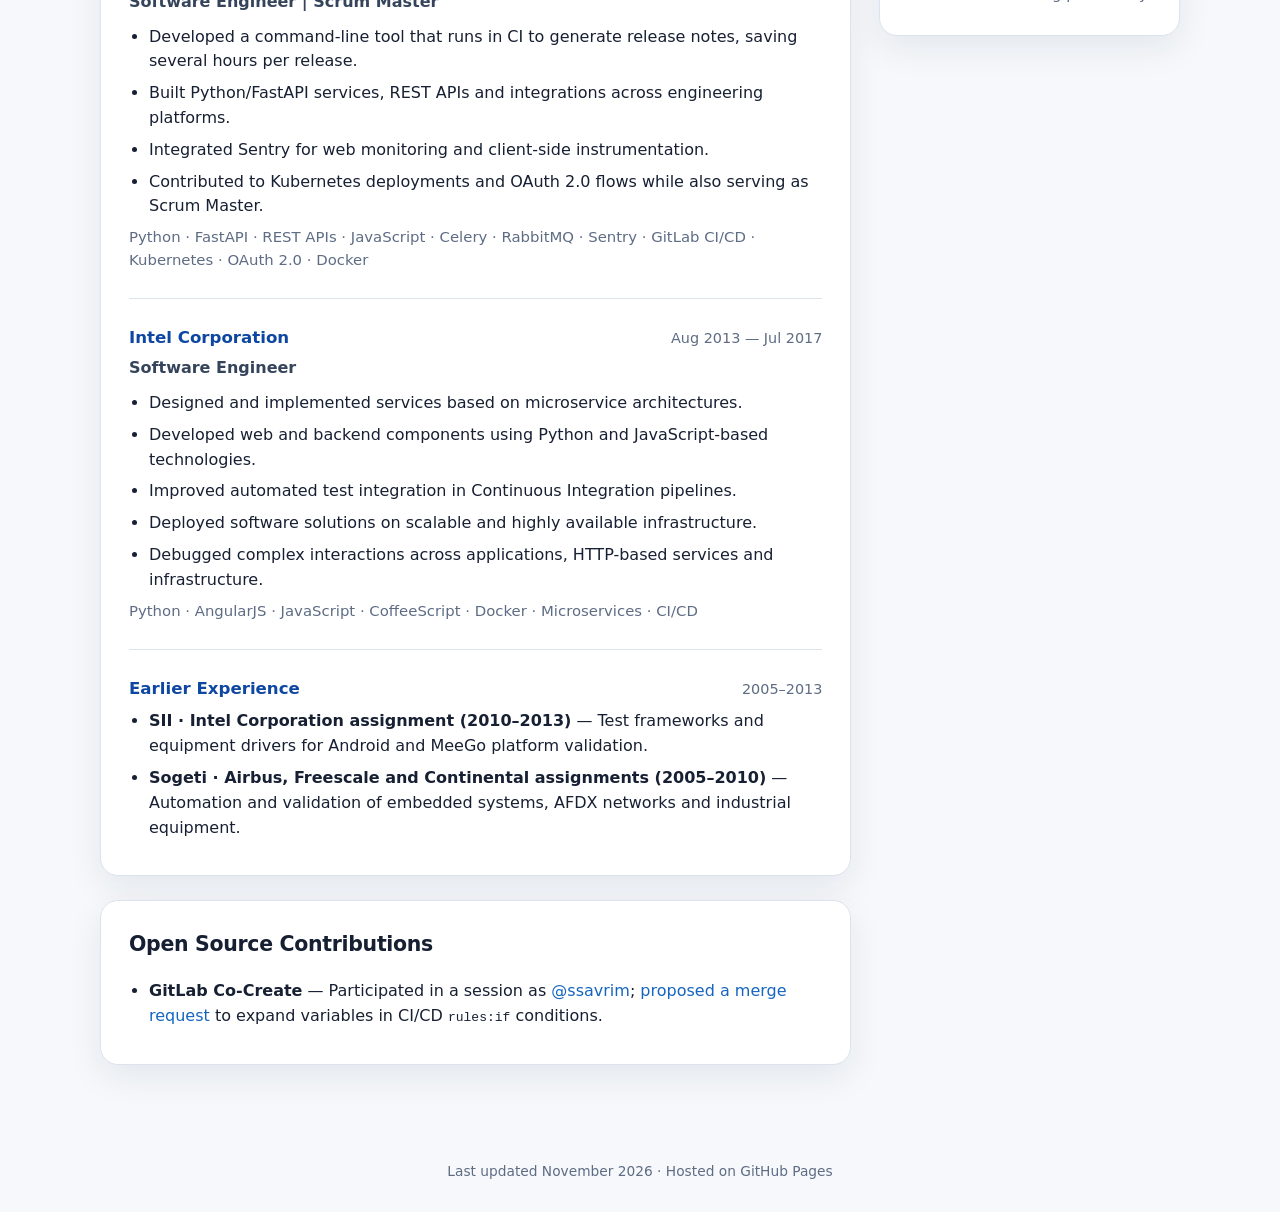
==== commit 33c84d33: "Describe deployments on internal Kubernetes infrastructure" ====
--- a/index.html
+++ b/index.html
@@ -25,12 +25,12 @@
 <section class="card"><h2>Profile</h2><p class="summary">I build backend services and web applications that make everyday work easier for engineering teams. At Ampere Software Technology, I develop Python/FastAPI services and REST APIs, deploy applications on Kubernetes and improve GitLab CI/CD workflows.</p><p class="summary">Alongside hands-on development, I work as Product Owner for the Release Engineering team. I clarify user needs, prioritize changes with stakeholders and help turn those priorities into working software.</p></section>
 <section class="card"><h2>Selected projects and results</h2><ul><li><strong><a href="https://gitlab.com/grouperenault/build-on-demand">Build-on-Demand</a></strong> — Developed the React interface for an internal tool, later released as open source, that lets developers launch GitLab pipelines on demand.</li><li><strong>GitLab event processing</strong> — Built and later optimized a Celery/RabbitMQ service that processes several million GitLab webhook events per day.</li><li><strong>Test result reporting</strong> — Automated the transfer of test results to Codebeamer, saving several days of manual work per test campaign.</li></ul></section>
 <section class="card"><h2>Experience</h2>
-<article class="role"><div class="role-head"><h3><span class="company">Ampere Software Technology</span></h3><span class="date">Oct 2023 — Present</span></div><div class="role-title">Senior Software Engineer | Product Owner — Release Engineering</div><ul><li>Build Release Engineering and CI/CD tools and Python/FastAPI services deployed on Kubernetes (GCP), integrated with GitLab, Jira and Codebeamer.</li><li>Develop GitLab CI/CD workflows; collect and index usage data in Elasticsearch and build Kibana dashboards.</li><li>Use GitHub Copilot to assist with development and code review.</li><li>Act as Product Owner for the Release Engineering team alongside engineering work, prioritizing needs and coordinating technical stakeholders.</li></ul><p class="mini">Python · FastAPI · REST APIs · GitLab CI/CD · Kubernetes · GCP · Celery · RabbitMQ · Elasticsearch · Kibana · OAuth 2.0 · Jira · Codebeamer · CycloneDX</p></article>
-<article class="role"><div class="role-head"><h3><span class="company">Groupe Renault / RSWL</span></h3><span class="date">Jul 2017 — Oct 2023</span></div><div class="role-title">Software Engineer | Scrum Master</div><ul><li>Developed a command-line tool that runs in CI to generate release notes, saving several hours per release.</li><li>Built Python/FastAPI services, REST APIs and integrations across engineering platforms.</li><li>Integrated Sentry for web monitoring and client-side instrumentation.</li><li>Contributed to Kubernetes/GCP deployments and OAuth 2.0 flows while also serving as Scrum Master.</li></ul><p class="mini">Python · FastAPI · REST APIs · JavaScript · Celery · RabbitMQ · Sentry · GitLab CI/CD · Kubernetes · GCP · OAuth 2.0 · Docker</p></article>
+<article class="role"><div class="role-head"><h3><span class="company">Ampere Software Technology</span></h3><span class="date">Oct 2023 — Present</span></div><div class="role-title">Senior Software Engineer | Product Owner — Release Engineering</div><ul><li>Build Release Engineering and CI/CD tools and Python/FastAPI services deployed on an internal Kubernetes platform, integrated with GitLab, Jira and Codebeamer.</li><li>Develop GitLab CI/CD workflows; collect and index usage data in Elasticsearch and build Kibana dashboards.</li><li>Use GitHub Copilot to assist with development and code review.</li><li>Act as Product Owner for the Release Engineering team alongside engineering work, prioritizing needs and coordinating technical stakeholders.</li></ul><p class="mini">Python · FastAPI · REST APIs · GitLab CI/CD · Kubernetes · Celery · RabbitMQ · Elasticsearch · Kibana · OAuth 2.0 · Jira · Codebeamer · CycloneDX</p></article>
+<article class="role"><div class="role-head"><h3><span class="company">Groupe Renault / RSWL</span></h3><span class="date">Jul 2017 — Oct 2023</span></div><div class="role-title">Software Engineer | Scrum Master</div><ul><li>Developed a command-line tool that runs in CI to generate release notes, saving several hours per release.</li><li>Built Python/FastAPI services, REST APIs and integrations across engineering platforms.</li><li>Integrated Sentry for web monitoring and client-side instrumentation.</li><li>Contributed to Kubernetes deployments and OAuth 2.0 flows while also serving as Scrum Master.</li></ul><p class="mini">Python · FastAPI · REST APIs · JavaScript · Celery · RabbitMQ · Sentry · GitLab CI/CD · Kubernetes · OAuth 2.0 · Docker</p></article>
 <article class="role"><div class="role-head"><h3><span class="company">Intel Corporation</span></h3><span class="date">Aug 2013 — Jul 2017</span></div><div class="role-title">Software Engineer</div><ul><li>Designed and implemented services based on microservice architectures.</li><li>Developed web and backend components using Python and JavaScript-based technologies.</li><li>Improved automated test integration in Continuous Integration pipelines.</li><li>Deployed software solutions on scalable and highly available infrastructure.</li><li>Debugged complex interactions across applications, HTTP-based services and infrastructure.</li></ul><p class="mini">Python · AngularJS · JavaScript · CoffeeScript · Docker · Microservices · CI/CD</p></article>
 <article class="role"><div class="role-head"><h3><span class="company">Earlier Experience</span></h3><span class="date">2005–2013</span></div><ul><li><strong>SII · Intel Corporation assignment (2010–2013)</strong> — Test frameworks and equipment drivers for Android and MeeGo platform validation.</li><li><strong>Sogeti · Airbus, Freescale and Continental assignments (2005–2010)</strong> — Automation and validation of embedded systems, AFDX networks and industrial equipment.</li></ul></article>
 </section>
 <section class="card"><h2>Open Source Contributions</h2><ul><li><strong>GitLab Co-Create</strong> — Participated in a session as <a href="https://gitlab.com/ssavrim">@ssavrim</a>; <a href="https://gitlab.com/gitlab-org/gitlab/-/merge_requests/204549">proposed a merge request</a> to expand variables in CI/CD <code>rules:if</code> conditions.</li></ul></section></div>
-<aside><section class="card"><h2>Core expertise</h2><div class="chips"><span class="chip">Software Engineering</span><span class="chip">Release Engineering &amp; CI/CD</span><span class="chip">Cloud-native Services</span><span class="chip">Systems Integration</span><span class="chip">Observability</span><span class="chip">Technical Leadership</span></div><h2 class="side-title">Technology</h2><div class="chips"><span class="chip">Python</span><span class="chip">FastAPI</span><span class="chip">REST APIs</span><span class="chip">JavaScript</span><span class="chip">Celery</span><span class="chip">RabbitMQ</span><span class="chip">Sentry</span><span class="chip">Elasticsearch</span><span class="chip">Kibana</span><span class="chip">Kubernetes</span><span class="chip">Google Cloud Platform</span><span class="chip">OAuth 2.0</span><span class="chip">Docker</span><span class="chip">GitLab CI/CD</span><span class="chip">Jira</span><span class="chip">Codebeamer</span><span class="chip">Artifactory</span><span class="chip">CycloneDX</span></div></section><section class="card"><h2>Education</h2><h3>INSA Toulouse</h3><p class="mini">Engineer’s Degree — Network &amp; Telecommunications<br />2000 — 2005</p><h2 class="side-title">Languages</h2><p><strong>French</strong><br /><span class="mini">Native</span></p><p><strong>English</strong><br /><span class="mini">Professional working proficiency</span></p></section></aside>
+<aside><section class="card"><h2>Core expertise</h2><div class="chips"><span class="chip">Software Engineering</span><span class="chip">Release Engineering &amp; CI/CD</span><span class="chip">Cloud-native Services</span><span class="chip">Systems Integration</span><span class="chip">Observability</span><span class="chip">Technical Leadership</span></div><h2 class="side-title">Technology</h2><div class="chips"><span class="chip">Python</span><span class="chip">FastAPI</span><span class="chip">REST APIs</span><span class="chip">JavaScript</span><span class="chip">Celery</span><span class="chip">RabbitMQ</span><span class="chip">Sentry</span><span class="chip">Elasticsearch</span><span class="chip">Kibana</span><span class="chip">Kubernetes</span><span class="chip">OAuth 2.0</span><span class="chip">Docker</span><span class="chip">GitLab CI/CD</span><span class="chip">Jira</span><span class="chip">Codebeamer</span><span class="chip">Artifactory</span><span class="chip">CycloneDX</span></div></section><section class="card"><h2>Education</h2><h3>INSA Toulouse</h3><p class="mini">Engineer’s Degree — Network &amp; Telecommunications<br />2000 — 2005</p><h2 class="side-title">Languages</h2><p><strong>French</strong><br /><span class="mini">Native</span></p><p><strong>English</strong><br /><span class="mini">Professional working proficiency</span></p></section></aside>
 </div></main><footer class="wrap">Last updated November 2026 · Hosted on GitHub Pages</footer>
 </body></html>
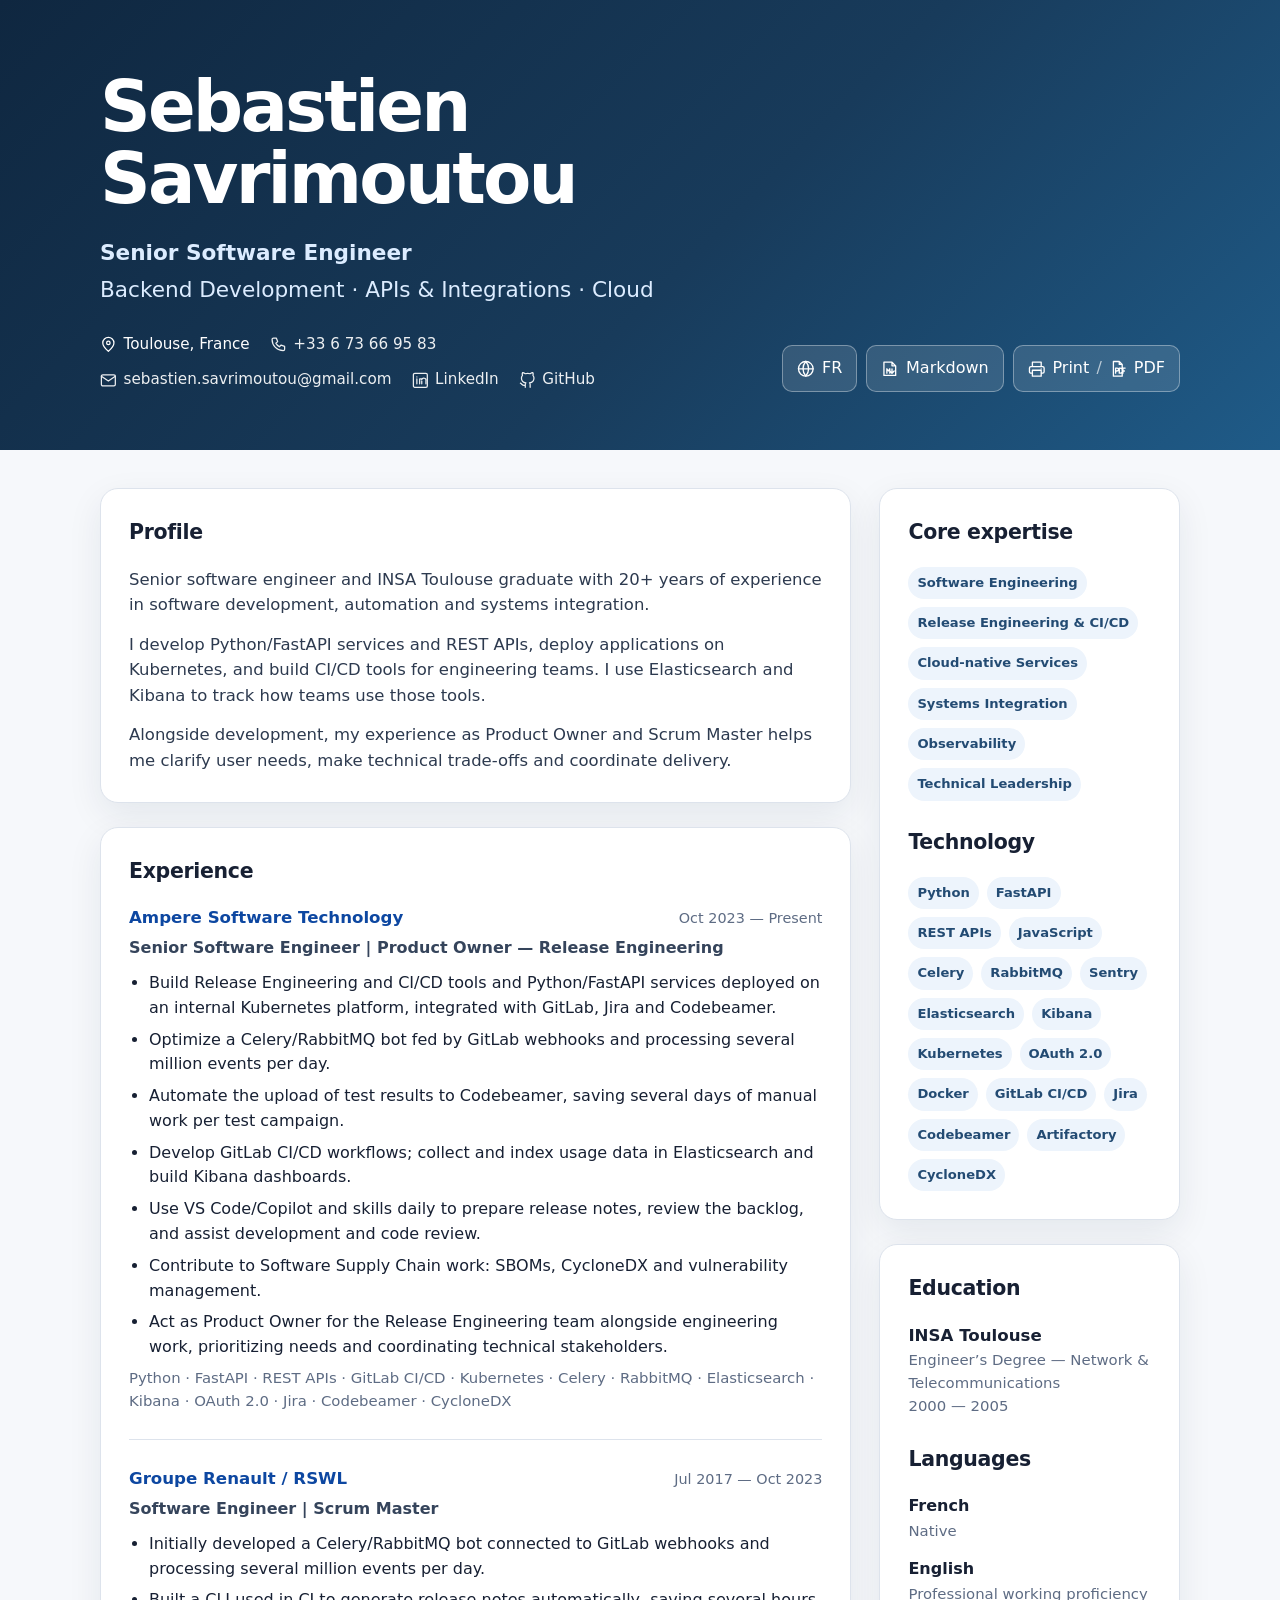
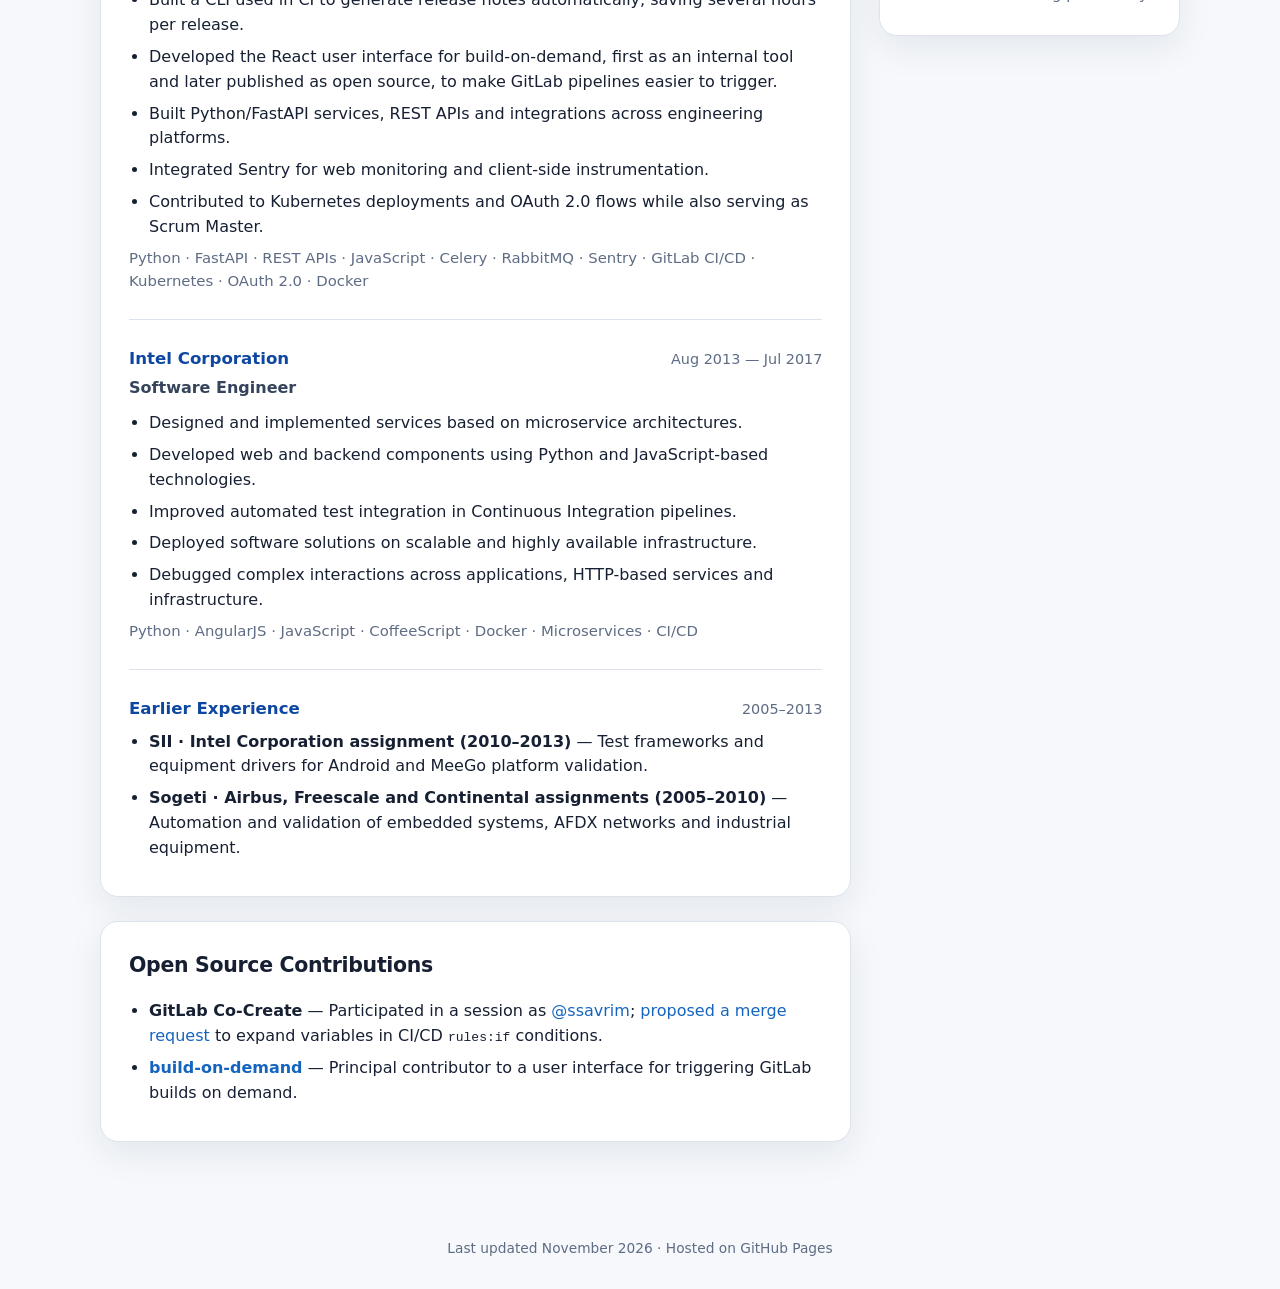
==== commit 90be37fc: "Describe deployments on internal Kubernetes infrastructure" ====
--- a/index.html
+++ b/index.html
@@ -3,12 +3,14 @@
 <head>
   <meta charset="utf-8" />
   <meta name="viewport" content="width=device-width, initial-scale=1" />
-  <meta name="description" content="Sebastien Savrimoutou — Senior Software Engineer. Backend services, web applications and software delivery for engineering teams." />
+  <meta name="description" content="Sebastien Savrimoutou — Senior Software Engineer. Backend development, APIs, systems integration and cloud services." />
   <meta name="theme-color" content="#102a43" />
   <meta property="og:title" content="Sebastien Savrimoutou — Senior Software Engineer" />
-  <meta property="og:description" content="Backend services, web applications and software delivery for engineering teams." />
+  <meta property="og:description" content="Backend development, APIs, systems integration and cloud services." />
   <meta property="og:type" content="website" />
-  <meta name="robots" content="noindex" />
+  <meta property="og:url" content="https://ssavrim.github.io/" />
+  <link rel="alternate" hreflang="en" href="https://ssavrim.github.io/" />
+  <link rel="alternate" hreflang="fr" href="https://ssavrim.github.io/fr.html" />
   <title>Sebastien Savrimoutou — Senior Software Engineer</title>
   <style>
     :root { --bg:#f6f8fb;--surface:#ffffff;--text:#172033;--muted:#5e6c84;--accent:#1565c0;--accent-strong:#0d47a1;--line:#dde3ec;--chip:#edf4fc;--shadow:0 12px 35px rgba(16,42,67,.08);--max:1080px; }
@@ -17,20 +19,19 @@
   </style>
   <link rel="stylesheet" href="icons.css" />
   <link rel="stylesheet" href="print.css" media="print" />
-  <script type="application/ld+json">{"@context":"https://schema.org","@type":"Person","name":"Sebastien Savrimoutou","sameAs":["https://github.com/ssavrim","https://www.linkedin.com/in/sebastien-savrimoutou-920b6453/"],"jobTitle":"Senior Software Engineer","alumniOf":"INSA Toulouse"}</script>
+  <script type="application/ld+json">{"@context":"https://schema.org","@type":"Person","name":"Sebastien Savrimoutou","url":"https://ssavrim.github.io/","sameAs":["https://github.com/ssavrim","https://www.linkedin.com/in/sebastien-savrimoutou-920b6453/"],"jobTitle":"Senior Software Engineer","alumniOf":"INSA Toulouse"}</script>
 </head>
 <body>
-<header><div class="wrap hero"><div><h1>Sebastien Savrimoutou</h1><div class="headline"><p class="professional-title">Senior Software Engineer</p><p class="specialties">Software Development · Product Ownership · CI/CD</p></div><div class="contact"><span class="contact-location"><svg class="icon" viewBox="0 0 24 24" aria-hidden="true" focusable="false"><path d="M20 10c0 5-8 12-8 12S4 15 4 10a8 8 0 1 1 16 0Z"/><circle cx="12" cy="10" r="2.5"/></svg>Toulouse, France</span><a href="tel:+33673669583" aria-label="Appeler le +33 6 73 66 95 83"><svg class="icon" viewBox="0 0 24 24" aria-hidden="true" focusable="false"><path d="M5 3h4l2 5-2.5 2.5a15 15 0 0 0 5 5L16 13l5 2v4a2 2 0 0 1-2 2A16 16 0 0 1 3 5a2 2 0 0 1 2-2Z"/></svg>+33 6 73 66 95 83</a><a href="mailto:sebastien.savrimoutou@gmail.com"><svg class="icon" viewBox="0 0 24 24" aria-hidden="true" focusable="false"><rect x="2" y="4" width="20" height="16" rx="2"/><path d="m2 6 10 7 10-7"/></svg>sebastien.savrimoutou@gmail.com</a><a href="https://www.linkedin.com/in/sebastien-savrimoutou-920b6453/" rel="me"><svg class="icon" viewBox="0 0 24 24" aria-hidden="true" focusable="false"><rect x="2" y="2" width="20" height="20" rx="2"/><path d="M7 10v7M7 7h.01M11 17v-7h3v1a3 3 0 0 1 6 2v4M14 17v-4"/></svg>LinkedIn<span class="print-url"> · linkedin.com/in/sebastien-savrimoutou-920b6453</span></a><a href="https://github.com/ssavrim" rel="me"><svg class="icon" viewBox="0 0 24 24" aria-hidden="true" focusable="false"><path d="M9 19c-4.5 1.5-4.5-2-7-3m14 6v-3.9c0-1.1-.3-2-.9-2.6 3.1-.4 6.4-1.5 6.4-7A5.5 5.5 0 0 0 20 4.8 5.1 5.1 0 0 0 19.9 1S18.7.7 16 2.5a13.4 13.4 0 0 0-7 0C6.3.7 5.1 1 5.1 1A5.1 5.1 0 0 0 5 4.8a5.5 5.5 0 0 0-1.5 3.8c0 5.4 3.3 6.6 6.4 7-.6.6-.9 1.5-.9 2.6V22"/></svg>GitHub<span class="print-url"> · github.com/ssavrim</span></a></div></div><div class="actions"><a class="lang-btn" href="fr.html" aria-label="Version française"><svg class="icon" viewBox="0 0 24 24" aria-hidden="true" focusable="false"><circle cx="12" cy="12" r="10"/><path d="M2 12h20M12 2a15 15 0 0 1 0 20M12 2a15 15 0 0 0 0 20"/></svg>FR</a><a class="lang-btn" href="https://github.com/ssavrim/ssavrim.github.io/blob/cv/swile/cv/final.en.md" aria-label="View this resume in Markdown"><svg class="icon" viewBox="0 0 24 24" aria-hidden="true" focusable="false"><path d="M4 3h11l5 5v13H4zM15 3v5h5M8 12v6m0-6 2 3 2-3v6m3-6v6m0 0 3-3m-3 3-3-3"/></svg>Markdown</a><button class="print-btn" onclick="window.print()" aria-label="Print or save this resume as PDF"><svg class="icon" viewBox="0 0 24 24" aria-hidden="true" focusable="false"><path d="M6 9V3h12v6M6 18H4a2 2 0 0 1-2-2v-5a2 2 0 0 1 2-2h16a2 2 0 0 1 2 2v5a2 2 0 0 1-2 2h-2M6 14h12v8H6zM18 12h.01"/></svg>Print<span class="action-separator">/</span><svg class="icon" viewBox="0 0 24 24" aria-hidden="true" focusable="false"><path d="M6 2h8l4 4v16H6zM14 2v4h4M9 11v7m0-7h2a2 2 0 0 1 0 4H9m5-4v7h1a3.5 3.5 0 0 0 0-7h-1m5 0h3m-3 0v7m0-3h2"/></svg>PDF</button></div></div></header>
+<header><div class="wrap hero"><div><h1>Sebastien Savrimoutou</h1><div class="headline"><p class="professional-title">Senior Software Engineer</p><p class="specialties">Backend Development · APIs &amp; Integrations · Cloud</p></div><div class="contact"><span class="contact-location"><svg class="icon" viewBox="0 0 24 24" aria-hidden="true" focusable="false"><path d="M20 10c0 5-8 12-8 12S4 15 4 10a8 8 0 1 1 16 0Z"/><circle cx="12" cy="10" r="2.5"/></svg>Toulouse, France</span><a href="tel:+33673669583" aria-label="Appeler le +33 6 73 66 95 83"><svg class="icon" viewBox="0 0 24 24" aria-hidden="true" focusable="false"><path d="M5 3h4l2 5-2.5 2.5a15 15 0 0 0 5 5L16 13l5 2v4a2 2 0 0 1-2 2A16 16 0 0 1 3 5a2 2 0 0 1 2-2Z"/></svg>+33 6 73 66 95 83</a><a href="mailto:sebastien.savrimoutou@gmail.com"><svg class="icon" viewBox="0 0 24 24" aria-hidden="true" focusable="false"><rect x="2" y="4" width="20" height="16" rx="2"/><path d="m2 6 10 7 10-7"/></svg>sebastien.savrimoutou@gmail.com</a><a href="https://www.linkedin.com/in/sebastien-savrimoutou-920b6453/" rel="me"><svg class="icon" viewBox="0 0 24 24" aria-hidden="true" focusable="false"><rect x="2" y="2" width="20" height="20" rx="2"/><path d="M7 10v7M7 7h.01M11 17v-7h3v1a3 3 0 0 1 6 2v4M14 17v-4"/></svg>LinkedIn<span class="print-url"> · linkedin.com/in/sebastien-savrimoutou-920b6453</span></a><a href="https://github.com/ssavrim" rel="me"><svg class="icon" viewBox="0 0 24 24" aria-hidden="true" focusable="false"><path d="M9 19c-4.5 1.5-4.5-2-7-3m14 6v-3.9c0-1.1-.3-2-.9-2.6 3.1-.4 6.4-1.5 6.4-7A5.5 5.5 0 0 0 20 4.8 5.1 5.1 0 0 0 19.9 1S18.7.7 16 2.5a13.4 13.4 0 0 0-7 0C6.3.7 5.1 1 5.1 1A5.1 5.1 0 0 0 5 4.8a5.5 5.5 0 0 0-1.5 3.8c0 5.4 3.3 6.6 6.4 7-.6.6-.9 1.5-.9 2.6V22"/></svg>GitHub<span class="print-url"> · github.com/ssavrim</span></a></div></div><div class="actions"><a class="lang-btn" href="/fr.html" aria-label="Version française"><svg class="icon" viewBox="0 0 24 24" aria-hidden="true" focusable="false"><circle cx="12" cy="12" r="10"/><path d="M2 12h20M12 2a15 15 0 0 1 0 20M12 2a15 15 0 0 0 0 20"/></svg>FR</a><a class="lang-btn" href="https://github.com/ssavrim/ssavrim.github.io/blob/main/cv/final.en.md" aria-label="View this resume in Markdown"><svg class="icon" viewBox="0 0 24 24" aria-hidden="true" focusable="false"><path d="M4 3h11l5 5v13H4zM15 3v5h5M8 12v6m0-6 2 3 2-3v6m3-6v6m0 0 3-3m-3 3-3-3"/></svg>Markdown</a><button class="print-btn" onclick="window.print()" aria-label="Print or save this resume as PDF"><svg class="icon" viewBox="0 0 24 24" aria-hidden="true" focusable="false"><path d="M6 9V3h12v6M6 18H4a2 2 0 0 1-2-2v-5a2 2 0 0 1 2-2h16a2 2 0 0 1 2 2v5a2 2 0 0 1-2 2h-2M6 14h12v8H6zM18 12h.01"/></svg>Print<span class="action-separator">/</span><svg class="icon" viewBox="0 0 24 24" aria-hidden="true" focusable="false"><path d="M6 2h8l4 4v16H6zM14 2v4h4M9 11v7m0-7h2a2 2 0 0 1 0 4H9m5-4v7h1a3.5 3.5 0 0 0 0-7h-1m5 0h3m-3 0v7m0-3h2"/></svg>PDF</button></div></div></header>
 <main class="wrap"><div class="grid"><div>
-<section class="card"><h2>Profile</h2><p class="summary">I build backend services and web applications that make everyday work easier for engineering teams. At Ampere Software Technology, I develop Python/FastAPI services and REST APIs, deploy applications on Kubernetes and improve GitLab CI/CD workflows.</p><p class="summary">Alongside hands-on development, I work as Product Owner for the Release Engineering team. I clarify user needs, prioritize changes with stakeholders and help turn those priorities into working software.</p></section>
-<section class="card"><h2>Selected projects and results</h2><ul><li><strong><a href="https://gitlab.com/grouperenault/build-on-demand">Build-on-Demand</a></strong> — Developed the React interface for an internal tool, later released as open source, that lets developers launch GitLab pipelines on demand.</li><li><strong>GitLab event processing</strong> — Built and later optimized a Celery/RabbitMQ service that processes several million GitLab webhook events per day.</li><li><strong>Test result reporting</strong> — Automated the transfer of test results to Codebeamer, saving several days of manual work per test campaign.</li></ul></section>
+<section class="card"><h2>Profile</h2><p class="summary">Senior software engineer and INSA Toulouse graduate with 20+ years of experience in software development, automation and systems integration.</p><p class="summary">I develop Python/FastAPI services and REST APIs, deploy applications on Kubernetes, and build CI/CD tools for engineering teams. I use Elasticsearch and Kibana to track how teams use those tools.</p><p class="summary">Alongside development, my experience as Product Owner and Scrum Master helps me clarify user needs, make technical trade-offs and coordinate delivery.</p></section>
 <section class="card"><h2>Experience</h2>
-<article class="role"><div class="role-head"><h3><span class="company">Ampere Software Technology</span></h3><span class="date">Oct 2023 — Present</span></div><div class="role-title">Senior Software Engineer | Product Owner — Release Engineering</div><ul><li>Build Release Engineering and CI/CD tools and Python/FastAPI services deployed on an internal Kubernetes platform, integrated with GitLab, Jira and Codebeamer.</li><li>Develop GitLab CI/CD workflows; collect and index usage data in Elasticsearch and build Kibana dashboards.</li><li>Use GitHub Copilot to assist with development and code review.</li><li>Act as Product Owner for the Release Engineering team alongside engineering work, prioritizing needs and coordinating technical stakeholders.</li></ul><p class="mini">Python · FastAPI · REST APIs · GitLab CI/CD · Kubernetes · Celery · RabbitMQ · Elasticsearch · Kibana · OAuth 2.0 · Jira · Codebeamer · CycloneDX</p></article>
-<article class="role"><div class="role-head"><h3><span class="company">Groupe Renault / RSWL</span></h3><span class="date">Jul 2017 — Oct 2023</span></div><div class="role-title">Software Engineer | Scrum Master</div><ul><li>Developed a command-line tool that runs in CI to generate release notes, saving several hours per release.</li><li>Built Python/FastAPI services, REST APIs and integrations across engineering platforms.</li><li>Integrated Sentry for web monitoring and client-side instrumentation.</li><li>Contributed to Kubernetes deployments and OAuth 2.0 flows while also serving as Scrum Master.</li></ul><p class="mini">Python · FastAPI · REST APIs · JavaScript · Celery · RabbitMQ · Sentry · GitLab CI/CD · Kubernetes · OAuth 2.0 · Docker</p></article>
+<article class="role"><div class="role-head"><h3><span class="company">Ampere Software Technology</span></h3><span class="date">Oct 2023 — Present</span></div><div class="role-title">Senior Software Engineer | Product Owner — Release Engineering</div><ul><li>Build Release Engineering and CI/CD tools and Python/FastAPI services deployed on an internal Kubernetes platform, integrated with GitLab, Jira and Codebeamer.</li><li>Optimize a Celery/RabbitMQ bot fed by GitLab webhooks and processing several million events per day.</li><li>Automate the upload of test results to Codebeamer, saving several days of manual work per test campaign.</li><li>Develop GitLab CI/CD workflows; collect and index usage data in Elasticsearch and build Kibana dashboards.</li><li>Use VS Code/Copilot and skills daily to prepare release notes, review the backlog, and assist development and code review.</li><li>Contribute to Software Supply Chain work: SBOMs, CycloneDX and vulnerability management.</li><li>Act as Product Owner for the Release Engineering team alongside engineering work, prioritizing needs and coordinating technical stakeholders.</li></ul><p class="mini">Python · FastAPI · REST APIs · GitLab CI/CD · Kubernetes · Celery · RabbitMQ · Elasticsearch · Kibana · OAuth 2.0 · Jira · Codebeamer · CycloneDX</p></article>
+<article class="role"><div class="role-head"><h3><span class="company">Groupe Renault / RSWL</span></h3><span class="date">Jul 2017 — Oct 2023</span></div><div class="role-title">Software Engineer | Scrum Master</div><ul><li>Initially developed a Celery/RabbitMQ bot connected to GitLab webhooks and processing several million events per day.</li><li>Built a CLI used in CI to generate release notes automatically, saving several hours per release.</li><li>Developed the React user interface for build-on-demand, first as an internal tool and later published as open source, to make GitLab pipelines easier to trigger.</li><li>Built Python/FastAPI services, REST APIs and integrations across engineering platforms.</li><li>Integrated Sentry for web monitoring and client-side instrumentation.</li><li>Contributed to Kubernetes deployments and OAuth 2.0 flows while also serving as Scrum Master.</li></ul><p class="mini">Python · FastAPI · REST APIs · JavaScript · Celery · RabbitMQ · Sentry · GitLab CI/CD · Kubernetes · OAuth 2.0 · Docker</p></article>
 <article class="role"><div class="role-head"><h3><span class="company">Intel Corporation</span></h3><span class="date">Aug 2013 — Jul 2017</span></div><div class="role-title">Software Engineer</div><ul><li>Designed and implemented services based on microservice architectures.</li><li>Developed web and backend components using Python and JavaScript-based technologies.</li><li>Improved automated test integration in Continuous Integration pipelines.</li><li>Deployed software solutions on scalable and highly available infrastructure.</li><li>Debugged complex interactions across applications, HTTP-based services and infrastructure.</li></ul><p class="mini">Python · AngularJS · JavaScript · CoffeeScript · Docker · Microservices · CI/CD</p></article>
 <article class="role"><div class="role-head"><h3><span class="company">Earlier Experience</span></h3><span class="date">2005–2013</span></div><ul><li><strong>SII · Intel Corporation assignment (2010–2013)</strong> — Test frameworks and equipment drivers for Android and MeeGo platform validation.</li><li><strong>Sogeti · Airbus, Freescale and Continental assignments (2005–2010)</strong> — Automation and validation of embedded systems, AFDX networks and industrial equipment.</li></ul></article>
 </section>
-<section class="card"><h2>Open Source Contributions</h2><ul><li><strong>GitLab Co-Create</strong> — Participated in a session as <a href="https://gitlab.com/ssavrim">@ssavrim</a>; <a href="https://gitlab.com/gitlab-org/gitlab/-/merge_requests/204549">proposed a merge request</a> to expand variables in CI/CD <code>rules:if</code> conditions.</li></ul></section></div>
+<section class="card"><h2>Open Source Contributions</h2><ul><li><strong>GitLab Co-Create</strong> — Participated in a session as <a href="https://gitlab.com/ssavrim">@ssavrim</a>; <a href="https://gitlab.com/gitlab-org/gitlab/-/merge_requests/204549">proposed a merge request</a> to expand variables in CI/CD <code>rules:if</code> conditions.</li><li><strong><a href="https://gitlab.com/grouperenault/build-on-demand">build-on-demand</a></strong> — Principal contributor to a user interface for triggering GitLab builds on demand.</li></ul></section></div>
 <aside><section class="card"><h2>Core expertise</h2><div class="chips"><span class="chip">Software Engineering</span><span class="chip">Release Engineering &amp; CI/CD</span><span class="chip">Cloud-native Services</span><span class="chip">Systems Integration</span><span class="chip">Observability</span><span class="chip">Technical Leadership</span></div><h2 class="side-title">Technology</h2><div class="chips"><span class="chip">Python</span><span class="chip">FastAPI</span><span class="chip">REST APIs</span><span class="chip">JavaScript</span><span class="chip">Celery</span><span class="chip">RabbitMQ</span><span class="chip">Sentry</span><span class="chip">Elasticsearch</span><span class="chip">Kibana</span><span class="chip">Kubernetes</span><span class="chip">OAuth 2.0</span><span class="chip">Docker</span><span class="chip">GitLab CI/CD</span><span class="chip">Jira</span><span class="chip">Codebeamer</span><span class="chip">Artifactory</span><span class="chip">CycloneDX</span></div></section><section class="card"><h2>Education</h2><h3>INSA Toulouse</h3><p class="mini">Engineer’s Degree — Network &amp; Telecommunications<br />2000 — 2005</p><h2 class="side-title">Languages</h2><p><strong>French</strong><br /><span class="mini">Native</span></p><p><strong>English</strong><br /><span class="mini">Professional working proficiency</span></p></section></aside>
 </div></main><footer class="wrap">Last updated November 2026 · Hosted on GitHub Pages</footer>
 </body></html>
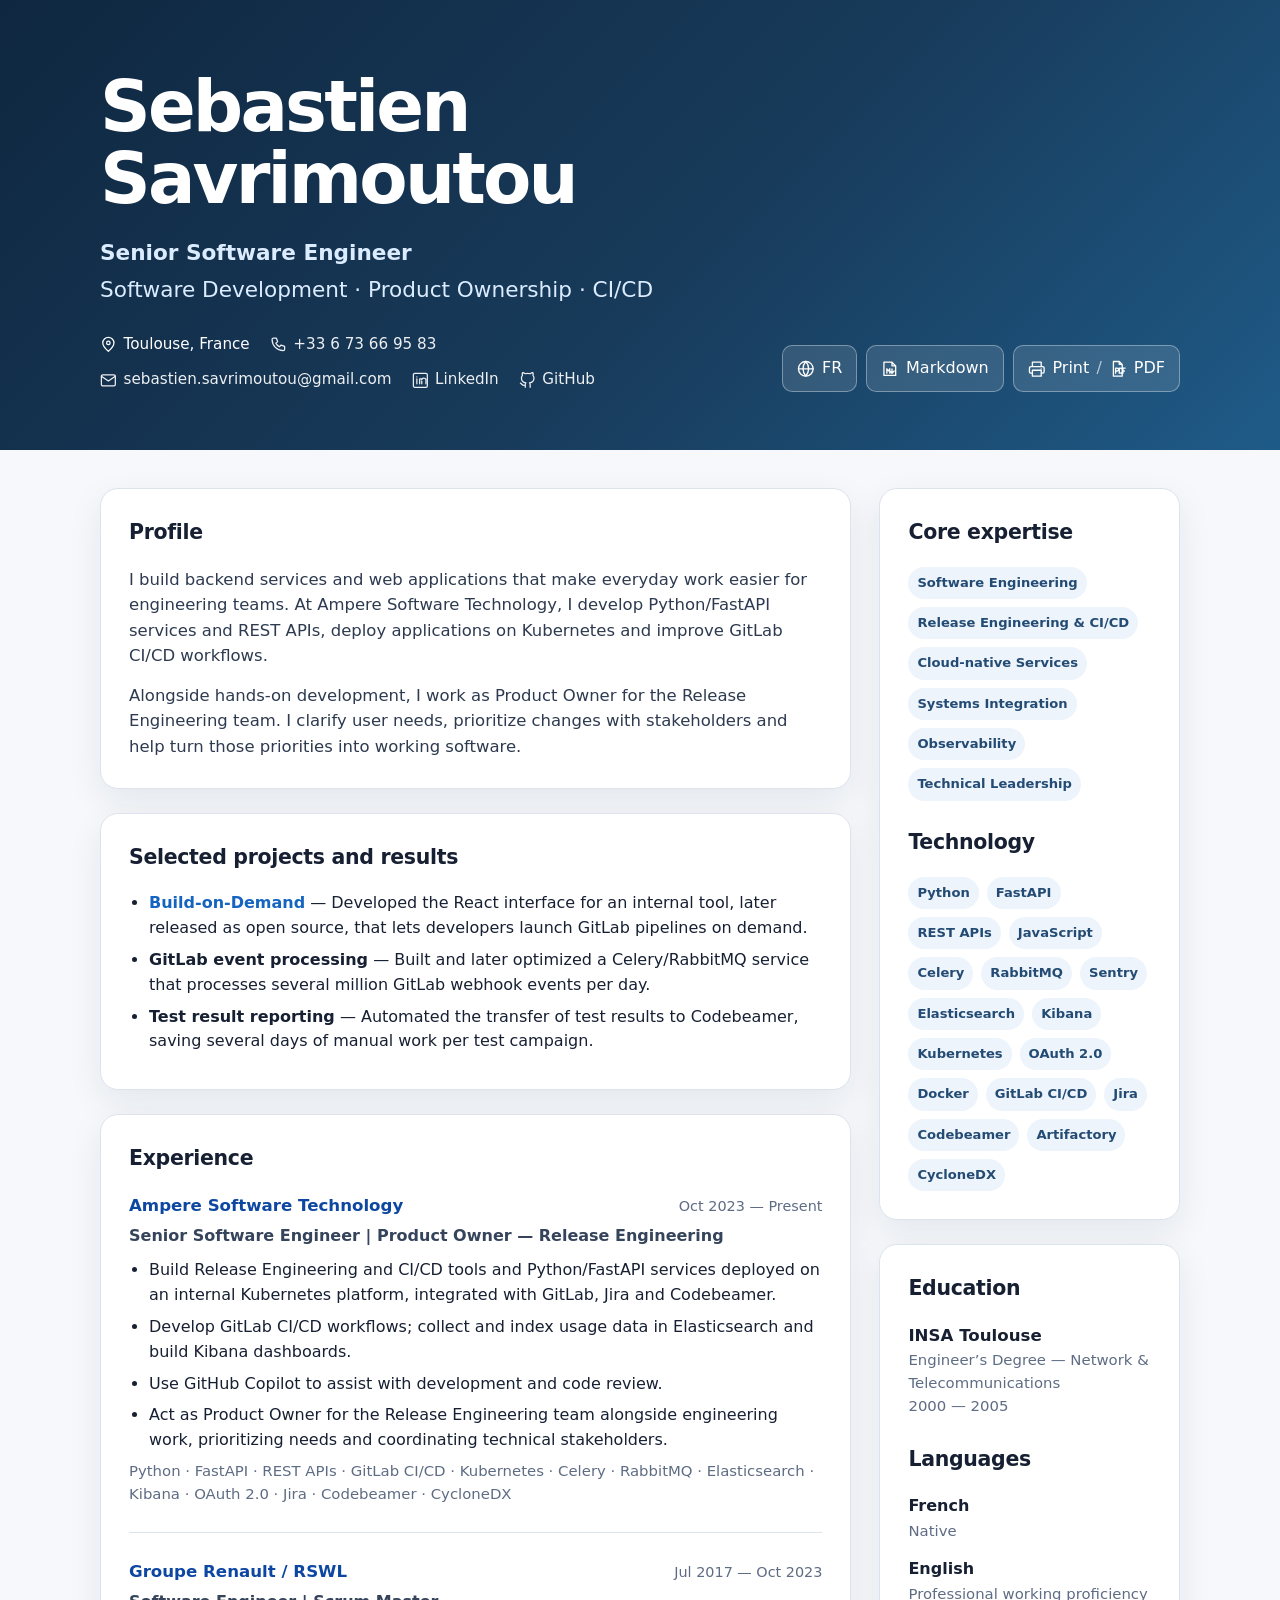
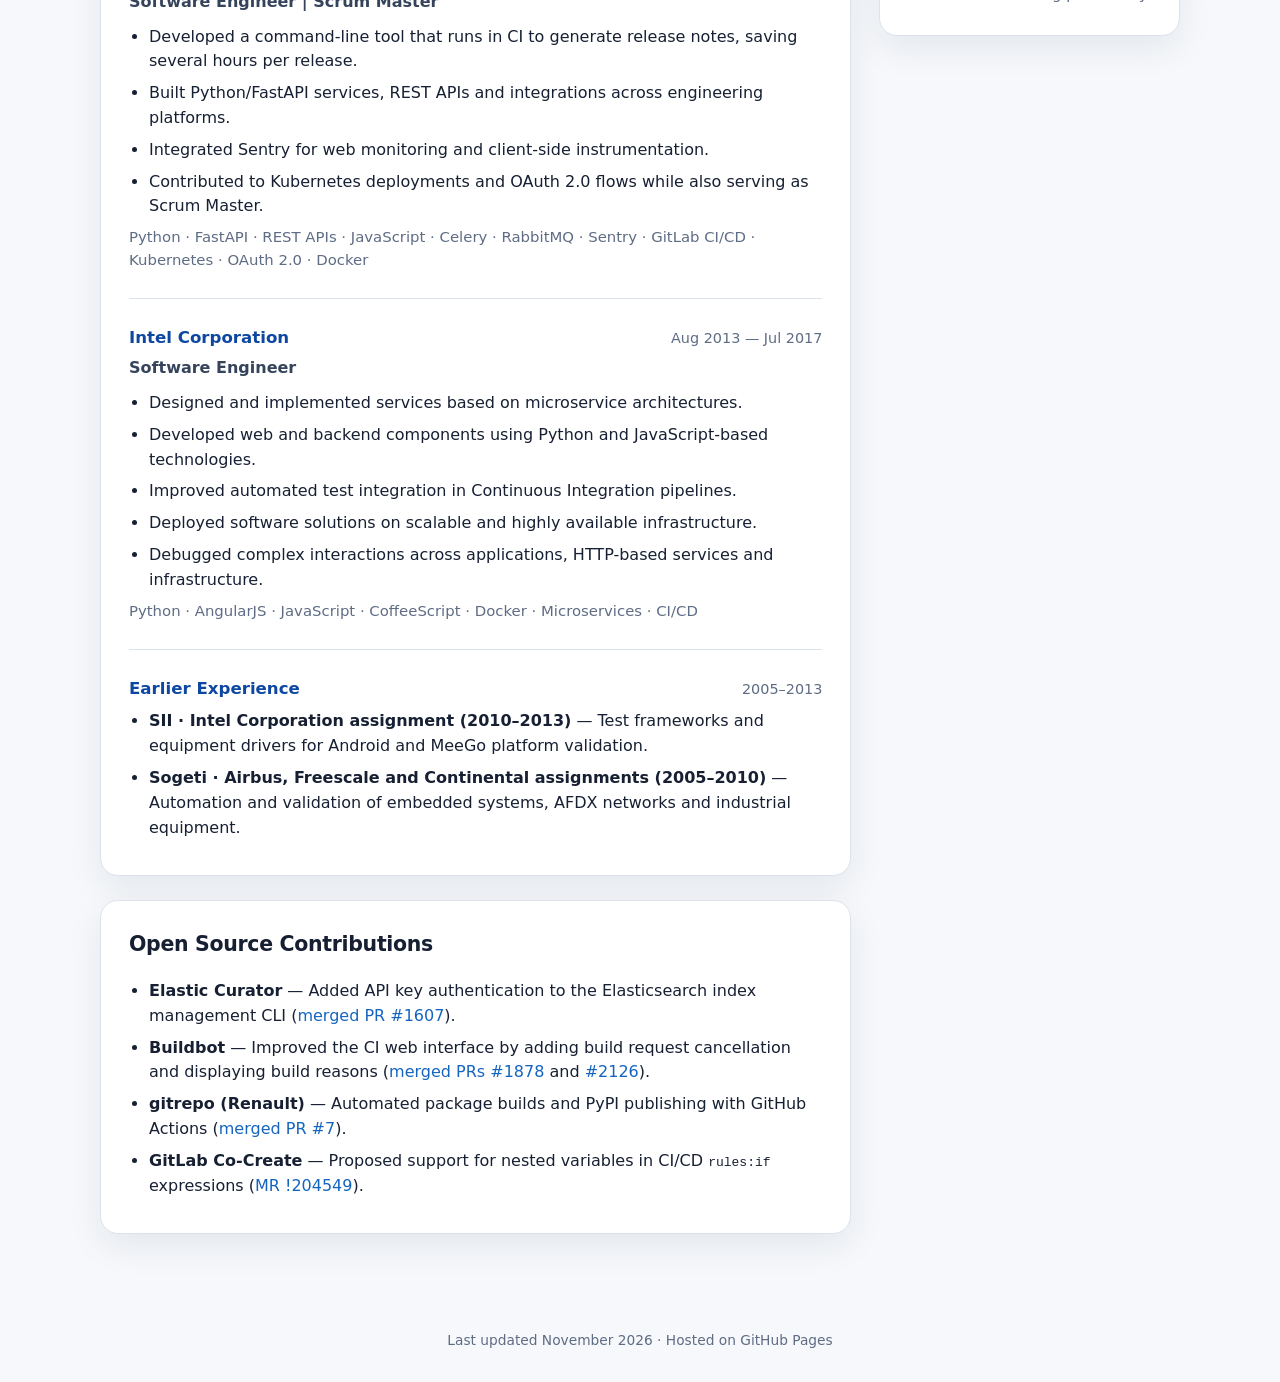
==== commit 8bcaba46: "Add verified open-source contributions to the Swile CV" ====
--- a/index.html
+++ b/index.html
@@ -3,14 +3,12 @@
 <head>
   <meta charset="utf-8" />
   <meta name="viewport" content="width=device-width, initial-scale=1" />
-  <meta name="description" content="Sebastien Savrimoutou — Senior Software Engineer. Backend development, APIs, systems integration and cloud services." />
+  <meta name="description" content="Sebastien Savrimoutou — Senior Software Engineer. Backend services, web applications and software delivery for engineering teams." />
   <meta name="theme-color" content="#102a43" />
   <meta property="og:title" content="Sebastien Savrimoutou — Senior Software Engineer" />
-  <meta property="og:description" content="Backend development, APIs, systems integration and cloud services." />
+  <meta property="og:description" content="Backend services, web applications and software delivery for engineering teams." />
   <meta property="og:type" content="website" />
-  <meta property="og:url" content="https://ssavrim.github.io/" />
-  <link rel="alternate" hreflang="en" href="https://ssavrim.github.io/" />
-  <link rel="alternate" hreflang="fr" href="https://ssavrim.github.io/fr.html" />
+  <meta name="robots" content="noindex" />
   <title>Sebastien Savrimoutou — Senior Software Engineer</title>
   <style>
     :root { --bg:#f6f8fb;--surface:#ffffff;--text:#172033;--muted:#5e6c84;--accent:#1565c0;--accent-strong:#0d47a1;--line:#dde3ec;--chip:#edf4fc;--shadow:0 12px 35px rgba(16,42,67,.08);--max:1080px; }
@@ -19,19 +17,20 @@
   </style>
   <link rel="stylesheet" href="icons.css" />
   <link rel="stylesheet" href="print.css" media="print" />
-  <script type="application/ld+json">{"@context":"https://schema.org","@type":"Person","name":"Sebastien Savrimoutou","url":"https://ssavrim.github.io/","sameAs":["https://github.com/ssavrim","https://www.linkedin.com/in/sebastien-savrimoutou-920b6453/"],"jobTitle":"Senior Software Engineer","alumniOf":"INSA Toulouse"}</script>
+  <script type="application/ld+json">{"@context":"https://schema.org","@type":"Person","name":"Sebastien Savrimoutou","sameAs":["https://github.com/ssavrim","https://www.linkedin.com/in/sebastien-savrimoutou-920b6453/"],"jobTitle":"Senior Software Engineer","alumniOf":"INSA Toulouse"}</script>
 </head>
 <body>
-<header><div class="wrap hero"><div><h1>Sebastien Savrimoutou</h1><div class="headline"><p class="professional-title">Senior Software Engineer</p><p class="specialties">Backend Development · APIs &amp; Integrations · Cloud</p></div><div class="contact"><span class="contact-location"><svg class="icon" viewBox="0 0 24 24" aria-hidden="true" focusable="false"><path d="M20 10c0 5-8 12-8 12S4 15 4 10a8 8 0 1 1 16 0Z"/><circle cx="12" cy="10" r="2.5"/></svg>Toulouse, France</span><a href="tel:+33673669583" aria-label="Appeler le +33 6 73 66 95 83"><svg class="icon" viewBox="0 0 24 24" aria-hidden="true" focusable="false"><path d="M5 3h4l2 5-2.5 2.5a15 15 0 0 0 5 5L16 13l5 2v4a2 2 0 0 1-2 2A16 16 0 0 1 3 5a2 2 0 0 1 2-2Z"/></svg>+33 6 73 66 95 83</a><a href="mailto:sebastien.savrimoutou@gmail.com"><svg class="icon" viewBox="0 0 24 24" aria-hidden="true" focusable="false"><rect x="2" y="4" width="20" height="16" rx="2"/><path d="m2 6 10 7 10-7"/></svg>sebastien.savrimoutou@gmail.com</a><a href="https://www.linkedin.com/in/sebastien-savrimoutou-920b6453/" rel="me"><svg class="icon" viewBox="0 0 24 24" aria-hidden="true" focusable="false"><rect x="2" y="2" width="20" height="20" rx="2"/><path d="M7 10v7M7 7h.01M11 17v-7h3v1a3 3 0 0 1 6 2v4M14 17v-4"/></svg>LinkedIn<span class="print-url"> · linkedin.com/in/sebastien-savrimoutou-920b6453</span></a><a href="https://github.com/ssavrim" rel="me"><svg class="icon" viewBox="0 0 24 24" aria-hidden="true" focusable="false"><path d="M9 19c-4.5 1.5-4.5-2-7-3m14 6v-3.9c0-1.1-.3-2-.9-2.6 3.1-.4 6.4-1.5 6.4-7A5.5 5.5 0 0 0 20 4.8 5.1 5.1 0 0 0 19.9 1S18.7.7 16 2.5a13.4 13.4 0 0 0-7 0C6.3.7 5.1 1 5.1 1A5.1 5.1 0 0 0 5 4.8a5.5 5.5 0 0 0-1.5 3.8c0 5.4 3.3 6.6 6.4 7-.6.6-.9 1.5-.9 2.6V22"/></svg>GitHub<span class="print-url"> · github.com/ssavrim</span></a></div></div><div class="actions"><a class="lang-btn" href="/fr.html" aria-label="Version française"><svg class="icon" viewBox="0 0 24 24" aria-hidden="true" focusable="false"><circle cx="12" cy="12" r="10"/><path d="M2 12h20M12 2a15 15 0 0 1 0 20M12 2a15 15 0 0 0 0 20"/></svg>FR</a><a class="lang-btn" href="https://github.com/ssavrim/ssavrim.github.io/blob/main/cv/final.en.md" aria-label="View this resume in Markdown"><svg class="icon" viewBox="0 0 24 24" aria-hidden="true" focusable="false"><path d="M4 3h11l5 5v13H4zM15 3v5h5M8 12v6m0-6 2 3 2-3v6m3-6v6m0 0 3-3m-3 3-3-3"/></svg>Markdown</a><button class="print-btn" onclick="window.print()" aria-label="Print or save this resume as PDF"><svg class="icon" viewBox="0 0 24 24" aria-hidden="true" focusable="false"><path d="M6 9V3h12v6M6 18H4a2 2 0 0 1-2-2v-5a2 2 0 0 1 2-2h16a2 2 0 0 1 2 2v5a2 2 0 0 1-2 2h-2M6 14h12v8H6zM18 12h.01"/></svg>Print<span class="action-separator">/</span><svg class="icon" viewBox="0 0 24 24" aria-hidden="true" focusable="false"><path d="M6 2h8l4 4v16H6zM14 2v4h4M9 11v7m0-7h2a2 2 0 0 1 0 4H9m5-4v7h1a3.5 3.5 0 0 0 0-7h-1m5 0h3m-3 0v7m0-3h2"/></svg>PDF</button></div></div></header>
+<header><div class="wrap hero"><div><h1>Sebastien Savrimoutou</h1><div class="headline"><p class="professional-title">Senior Software Engineer</p><p class="specialties">Software Development · Product Ownership · CI/CD</p></div><div class="contact"><span class="contact-location"><svg class="icon" viewBox="0 0 24 24" aria-hidden="true" focusable="false"><path d="M20 10c0 5-8 12-8 12S4 15 4 10a8 8 0 1 1 16 0Z"/><circle cx="12" cy="10" r="2.5"/></svg>Toulouse, France</span><a href="tel:+33673669583" aria-label="Appeler le +33 6 73 66 95 83"><svg class="icon" viewBox="0 0 24 24" aria-hidden="true" focusable="false"><path d="M5 3h4l2 5-2.5 2.5a15 15 0 0 0 5 5L16 13l5 2v4a2 2 0 0 1-2 2A16 16 0 0 1 3 5a2 2 0 0 1 2-2Z"/></svg>+33 6 73 66 95 83</a><a href="mailto:sebastien.savrimoutou@gmail.com"><svg class="icon" viewBox="0 0 24 24" aria-hidden="true" focusable="false"><rect x="2" y="4" width="20" height="16" rx="2"/><path d="m2 6 10 7 10-7"/></svg>sebastien.savrimoutou@gmail.com</a><a href="https://www.linkedin.com/in/sebastien-savrimoutou-920b6453/" rel="me"><svg class="icon" viewBox="0 0 24 24" aria-hidden="true" focusable="false"><rect x="2" y="2" width="20" height="20" rx="2"/><path d="M7 10v7M7 7h.01M11 17v-7h3v1a3 3 0 0 1 6 2v4M14 17v-4"/></svg>LinkedIn<span class="print-url"> · linkedin.com/in/sebastien-savrimoutou-920b6453</span></a><a href="https://github.com/ssavrim" rel="me"><svg class="icon" viewBox="0 0 24 24" aria-hidden="true" focusable="false"><path d="M9 19c-4.5 1.5-4.5-2-7-3m14 6v-3.9c0-1.1-.3-2-.9-2.6 3.1-.4 6.4-1.5 6.4-7A5.5 5.5 0 0 0 20 4.8 5.1 5.1 0 0 0 19.9 1S18.7.7 16 2.5a13.4 13.4 0 0 0-7 0C6.3.7 5.1 1 5.1 1A5.1 5.1 0 0 0 5 4.8a5.5 5.5 0 0 0-1.5 3.8c0 5.4 3.3 6.6 6.4 7-.6.6-.9 1.5-.9 2.6V22"/></svg>GitHub<span class="print-url"> · github.com/ssavrim</span></a></div></div><div class="actions"><a class="lang-btn" href="fr.html" aria-label="Version française"><svg class="icon" viewBox="0 0 24 24" aria-hidden="true" focusable="false"><circle cx="12" cy="12" r="10"/><path d="M2 12h20M12 2a15 15 0 0 1 0 20M12 2a15 15 0 0 0 0 20"/></svg>FR</a><a class="lang-btn" href="https://github.com/ssavrim/ssavrim.github.io/blob/cv/swile/cv/final.en.md" aria-label="View this resume in Markdown"><svg class="icon" viewBox="0 0 24 24" aria-hidden="true" focusable="false"><path d="M4 3h11l5 5v13H4zM15 3v5h5M8 12v6m0-6 2 3 2-3v6m3-6v6m0 0 3-3m-3 3-3-3"/></svg>Markdown</a><button class="print-btn" onclick="window.print()" aria-label="Print or save this resume as PDF"><svg class="icon" viewBox="0 0 24 24" aria-hidden="true" focusable="false"><path d="M6 9V3h12v6M6 18H4a2 2 0 0 1-2-2v-5a2 2 0 0 1 2-2h16a2 2 0 0 1 2 2v5a2 2 0 0 1-2 2h-2M6 14h12v8H6zM18 12h.01"/></svg>Print<span class="action-separator">/</span><svg class="icon" viewBox="0 0 24 24" aria-hidden="true" focusable="false"><path d="M6 2h8l4 4v16H6zM14 2v4h4M9 11v7m0-7h2a2 2 0 0 1 0 4H9m5-4v7h1a3.5 3.5 0 0 0 0-7h-1m5 0h3m-3 0v7m0-3h2"/></svg>PDF</button></div></div></header>
 <main class="wrap"><div class="grid"><div>
-<section class="card"><h2>Profile</h2><p class="summary">Senior software engineer and INSA Toulouse graduate with 20+ years of experience in software development, automation and systems integration.</p><p class="summary">I develop Python/FastAPI services and REST APIs, deploy applications on Kubernetes, and build CI/CD tools for engineering teams. I use Elasticsearch and Kibana to track how teams use those tools.</p><p class="summary">Alongside development, my experience as Product Owner and Scrum Master helps me clarify user needs, make technical trade-offs and coordinate delivery.</p></section>
+<section class="card"><h2>Profile</h2><p class="summary">I build backend services and web applications that make everyday work easier for engineering teams. At Ampere Software Technology, I develop Python/FastAPI services and REST APIs, deploy applications on Kubernetes and improve GitLab CI/CD workflows.</p><p class="summary">Alongside hands-on development, I work as Product Owner for the Release Engineering team. I clarify user needs, prioritize changes with stakeholders and help turn those priorities into working software.</p></section>
+<section class="card"><h2>Selected projects and results</h2><ul><li><strong><a href="https://gitlab.com/grouperenault/build-on-demand">Build-on-Demand</a></strong> — Developed the React interface for an internal tool, later released as open source, that lets developers launch GitLab pipelines on demand.</li><li><strong>GitLab event processing</strong> — Built and later optimized a Celery/RabbitMQ service that processes several million GitLab webhook events per day.</li><li><strong>Test result reporting</strong> — Automated the transfer of test results to Codebeamer, saving several days of manual work per test campaign.</li></ul></section>
 <section class="card"><h2>Experience</h2>
-<article class="role"><div class="role-head"><h3><span class="company">Ampere Software Technology</span></h3><span class="date">Oct 2023 — Present</span></div><div class="role-title">Senior Software Engineer | Product Owner — Release Engineering</div><ul><li>Build Release Engineering and CI/CD tools and Python/FastAPI services deployed on an internal Kubernetes platform, integrated with GitLab, Jira and Codebeamer.</li><li>Optimize a Celery/RabbitMQ bot fed by GitLab webhooks and processing several million events per day.</li><li>Automate the upload of test results to Codebeamer, saving several days of manual work per test campaign.</li><li>Develop GitLab CI/CD workflows; collect and index usage data in Elasticsearch and build Kibana dashboards.</li><li>Use VS Code/Copilot and skills daily to prepare release notes, review the backlog, and assist development and code review.</li><li>Contribute to Software Supply Chain work: SBOMs, CycloneDX and vulnerability management.</li><li>Act as Product Owner for the Release Engineering team alongside engineering work, prioritizing needs and coordinating technical stakeholders.</li></ul><p class="mini">Python · FastAPI · REST APIs · GitLab CI/CD · Kubernetes · Celery · RabbitMQ · Elasticsearch · Kibana · OAuth 2.0 · Jira · Codebeamer · CycloneDX</p></article>
-<article class="role"><div class="role-head"><h3><span class="company">Groupe Renault / RSWL</span></h3><span class="date">Jul 2017 — Oct 2023</span></div><div class="role-title">Software Engineer | Scrum Master</div><ul><li>Initially developed a Celery/RabbitMQ bot connected to GitLab webhooks and processing several million events per day.</li><li>Built a CLI used in CI to generate release notes automatically, saving several hours per release.</li><li>Developed the React user interface for build-on-demand, first as an internal tool and later published as open source, to make GitLab pipelines easier to trigger.</li><li>Built Python/FastAPI services, REST APIs and integrations across engineering platforms.</li><li>Integrated Sentry for web monitoring and client-side instrumentation.</li><li>Contributed to Kubernetes deployments and OAuth 2.0 flows while also serving as Scrum Master.</li></ul><p class="mini">Python · FastAPI · REST APIs · JavaScript · Celery · RabbitMQ · Sentry · GitLab CI/CD · Kubernetes · OAuth 2.0 · Docker</p></article>
+<article class="role"><div class="role-head"><h3><span class="company">Ampere Software Technology</span></h3><span class="date">Oct 2023 — Present</span></div><div class="role-title">Senior Software Engineer | Product Owner — Release Engineering</div><ul><li>Build Release Engineering and CI/CD tools and Python/FastAPI services deployed on an internal Kubernetes platform, integrated with GitLab, Jira and Codebeamer.</li><li>Develop GitLab CI/CD workflows; collect and index usage data in Elasticsearch and build Kibana dashboards.</li><li>Use GitHub Copilot to assist with development and code review.</li><li>Act as Product Owner for the Release Engineering team alongside engineering work, prioritizing needs and coordinating technical stakeholders.</li></ul><p class="mini">Python · FastAPI · REST APIs · GitLab CI/CD · Kubernetes · Celery · RabbitMQ · Elasticsearch · Kibana · OAuth 2.0 · Jira · Codebeamer · CycloneDX</p></article>
+<article class="role"><div class="role-head"><h3><span class="company">Groupe Renault / RSWL</span></h3><span class="date">Jul 2017 — Oct 2023</span></div><div class="role-title">Software Engineer | Scrum Master</div><ul><li>Developed a command-line tool that runs in CI to generate release notes, saving several hours per release.</li><li>Built Python/FastAPI services, REST APIs and integrations across engineering platforms.</li><li>Integrated Sentry for web monitoring and client-side instrumentation.</li><li>Contributed to Kubernetes deployments and OAuth 2.0 flows while also serving as Scrum Master.</li></ul><p class="mini">Python · FastAPI · REST APIs · JavaScript · Celery · RabbitMQ · Sentry · GitLab CI/CD · Kubernetes · OAuth 2.0 · Docker</p></article>
 <article class="role"><div class="role-head"><h3><span class="company">Intel Corporation</span></h3><span class="date">Aug 2013 — Jul 2017</span></div><div class="role-title">Software Engineer</div><ul><li>Designed and implemented services based on microservice architectures.</li><li>Developed web and backend components using Python and JavaScript-based technologies.</li><li>Improved automated test integration in Continuous Integration pipelines.</li><li>Deployed software solutions on scalable and highly available infrastructure.</li><li>Debugged complex interactions across applications, HTTP-based services and infrastructure.</li></ul><p class="mini">Python · AngularJS · JavaScript · CoffeeScript · Docker · Microservices · CI/CD</p></article>
 <article class="role"><div class="role-head"><h3><span class="company">Earlier Experience</span></h3><span class="date">2005–2013</span></div><ul><li><strong>SII · Intel Corporation assignment (2010–2013)</strong> — Test frameworks and equipment drivers for Android and MeeGo platform validation.</li><li><strong>Sogeti · Airbus, Freescale and Continental assignments (2005–2010)</strong> — Automation and validation of embedded systems, AFDX networks and industrial equipment.</li></ul></article>
 </section>
-<section class="card"><h2>Open Source Contributions</h2><ul><li><strong>GitLab Co-Create</strong> — Participated in a session as <a href="https://gitlab.com/ssavrim">@ssavrim</a>; <a href="https://gitlab.com/gitlab-org/gitlab/-/merge_requests/204549">proposed a merge request</a> to expand variables in CI/CD <code>rules:if</code> conditions.</li><li><strong><a href="https://gitlab.com/grouperenault/build-on-demand">build-on-demand</a></strong> — Principal contributor to a user interface for triggering GitLab builds on demand.</li></ul></section></div>
+<section class="card"><h2>Open Source Contributions</h2><ul><li><strong>Elastic Curator</strong> — Added API key authentication to the Elasticsearch index management CLI (<a href="https://github.com/elastic/curator/pull/1607">merged PR #1607</a>).</li><li><strong>Buildbot</strong> — Improved the CI web interface by adding build request cancellation and displaying build reasons (<a href="https://github.com/buildbot/buildbot/pull/1878">merged PRs #1878</a> and <a href="https://github.com/buildbot/buildbot/pull/2126">#2126</a>).</li><li><strong>gitrepo (Renault)</strong> — Automated package builds and PyPI publishing with GitHub Actions (<a href="https://github.com/grouperenault/gitrepo/pull/7">merged PR #7</a>).</li><li><strong>GitLab Co-Create</strong> — Proposed support for nested variables in CI/CD <code>rules:if</code> expressions (<a href="https://gitlab.com/gitlab-org/gitlab/-/merge_requests/204549">MR !204549</a>).</li></ul></section></div>
 <aside><section class="card"><h2>Core expertise</h2><div class="chips"><span class="chip">Software Engineering</span><span class="chip">Release Engineering &amp; CI/CD</span><span class="chip">Cloud-native Services</span><span class="chip">Systems Integration</span><span class="chip">Observability</span><span class="chip">Technical Leadership</span></div><h2 class="side-title">Technology</h2><div class="chips"><span class="chip">Python</span><span class="chip">FastAPI</span><span class="chip">REST APIs</span><span class="chip">JavaScript</span><span class="chip">Celery</span><span class="chip">RabbitMQ</span><span class="chip">Sentry</span><span class="chip">Elasticsearch</span><span class="chip">Kibana</span><span class="chip">Kubernetes</span><span class="chip">OAuth 2.0</span><span class="chip">Docker</span><span class="chip">GitLab CI/CD</span><span class="chip">Jira</span><span class="chip">Codebeamer</span><span class="chip">Artifactory</span><span class="chip">CycloneDX</span></div></section><section class="card"><h2>Education</h2><h3>INSA Toulouse</h3><p class="mini">Engineer’s Degree — Network &amp; Telecommunications<br />2000 — 2005</p><h2 class="side-title">Languages</h2><p><strong>French</strong><br /><span class="mini">Native</span></p><p><strong>English</strong><br /><span class="mini">Professional working proficiency</span></p></section></aside>
 </div></main><footer class="wrap">Last updated November 2026 · Hosted on GitHub Pages</footer>
 </body></html>
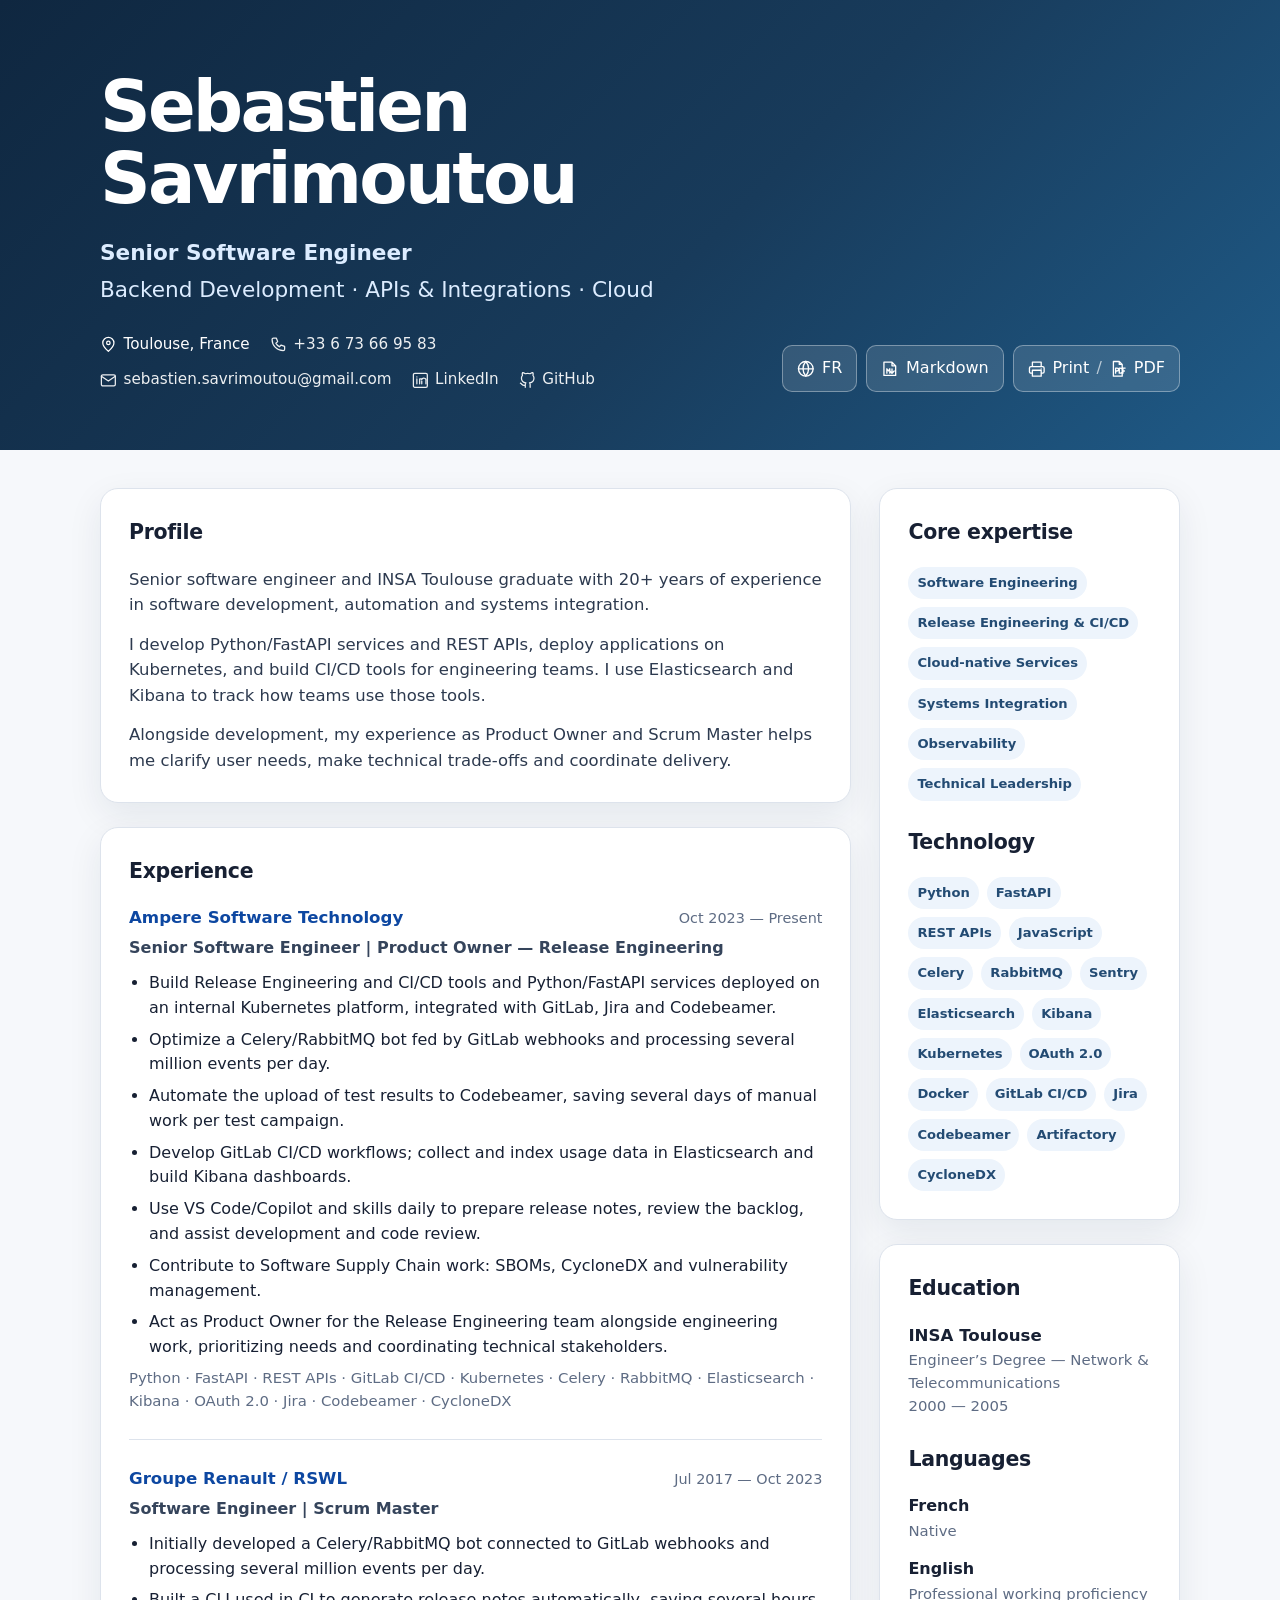
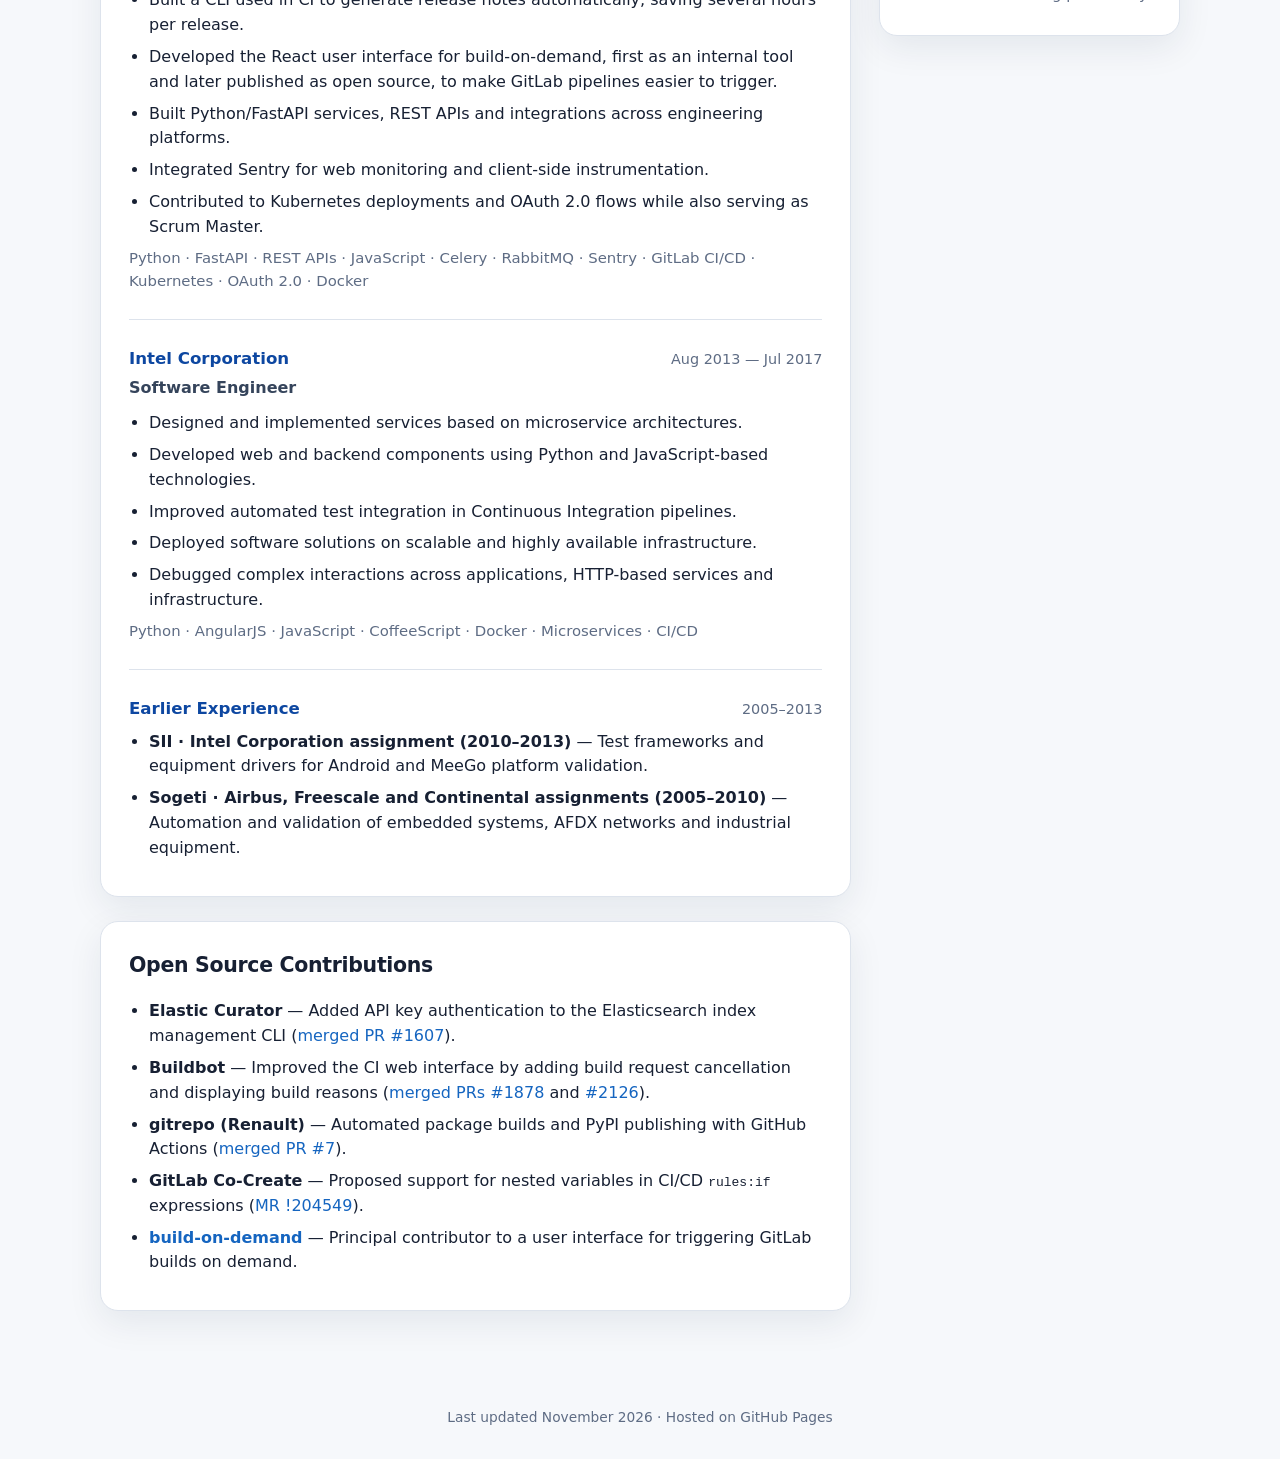
==== commit af76b65a: "Add verified open-source contributions to the online CV" ====
--- a/index.html
+++ b/index.html
@@ -3,12 +3,14 @@
 <head>
   <meta charset="utf-8" />
   <meta name="viewport" content="width=device-width, initial-scale=1" />
-  <meta name="description" content="Sebastien Savrimoutou — Senior Software Engineer. Backend services, web applications and software delivery for engineering teams." />
+  <meta name="description" content="Sebastien Savrimoutou — Senior Software Engineer. Backend development, APIs, systems integration and cloud services." />
   <meta name="theme-color" content="#102a43" />
   <meta property="og:title" content="Sebastien Savrimoutou — Senior Software Engineer" />
-  <meta property="og:description" content="Backend services, web applications and software delivery for engineering teams." />
+  <meta property="og:description" content="Backend development, APIs, systems integration and cloud services." />
   <meta property="og:type" content="website" />
-  <meta name="robots" content="noindex" />
+  <meta property="og:url" content="https://ssavrim.github.io/" />
+  <link rel="alternate" hreflang="en" href="https://ssavrim.github.io/" />
+  <link rel="alternate" hreflang="fr" href="https://ssavrim.github.io/fr.html" />
   <title>Sebastien Savrimoutou — Senior Software Engineer</title>
   <style>
     :root { --bg:#f6f8fb;--surface:#ffffff;--text:#172033;--muted:#5e6c84;--accent:#1565c0;--accent-strong:#0d47a1;--line:#dde3ec;--chip:#edf4fc;--shadow:0 12px 35px rgba(16,42,67,.08);--max:1080px; }
@@ -17,20 +19,19 @@
   </style>
   <link rel="stylesheet" href="icons.css" />
   <link rel="stylesheet" href="print.css" media="print" />
-  <script type="application/ld+json">{"@context":"https://schema.org","@type":"Person","name":"Sebastien Savrimoutou","sameAs":["https://github.com/ssavrim","https://www.linkedin.com/in/sebastien-savrimoutou-920b6453/"],"jobTitle":"Senior Software Engineer","alumniOf":"INSA Toulouse"}</script>
+  <script type="application/ld+json">{"@context":"https://schema.org","@type":"Person","name":"Sebastien Savrimoutou","url":"https://ssavrim.github.io/","sameAs":["https://github.com/ssavrim","https://www.linkedin.com/in/sebastien-savrimoutou-920b6453/"],"jobTitle":"Senior Software Engineer","alumniOf":"INSA Toulouse"}</script>
 </head>
 <body>
-<header><div class="wrap hero"><div><h1>Sebastien Savrimoutou</h1><div class="headline"><p class="professional-title">Senior Software Engineer</p><p class="specialties">Software Development · Product Ownership · CI/CD</p></div><div class="contact"><span class="contact-location"><svg class="icon" viewBox="0 0 24 24" aria-hidden="true" focusable="false"><path d="M20 10c0 5-8 12-8 12S4 15 4 10a8 8 0 1 1 16 0Z"/><circle cx="12" cy="10" r="2.5"/></svg>Toulouse, France</span><a href="tel:+33673669583" aria-label="Appeler le +33 6 73 66 95 83"><svg class="icon" viewBox="0 0 24 24" aria-hidden="true" focusable="false"><path d="M5 3h4l2 5-2.5 2.5a15 15 0 0 0 5 5L16 13l5 2v4a2 2 0 0 1-2 2A16 16 0 0 1 3 5a2 2 0 0 1 2-2Z"/></svg>+33 6 73 66 95 83</a><a href="mailto:sebastien.savrimoutou@gmail.com"><svg class="icon" viewBox="0 0 24 24" aria-hidden="true" focusable="false"><rect x="2" y="4" width="20" height="16" rx="2"/><path d="m2 6 10 7 10-7"/></svg>sebastien.savrimoutou@gmail.com</a><a href="https://www.linkedin.com/in/sebastien-savrimoutou-920b6453/" rel="me"><svg class="icon" viewBox="0 0 24 24" aria-hidden="true" focusable="false"><rect x="2" y="2" width="20" height="20" rx="2"/><path d="M7 10v7M7 7h.01M11 17v-7h3v1a3 3 0 0 1 6 2v4M14 17v-4"/></svg>LinkedIn<span class="print-url"> · linkedin.com/in/sebastien-savrimoutou-920b6453</span></a><a href="https://github.com/ssavrim" rel="me"><svg class="icon" viewBox="0 0 24 24" aria-hidden="true" focusable="false"><path d="M9 19c-4.5 1.5-4.5-2-7-3m14 6v-3.9c0-1.1-.3-2-.9-2.6 3.1-.4 6.4-1.5 6.4-7A5.5 5.5 0 0 0 20 4.8 5.1 5.1 0 0 0 19.9 1S18.7.7 16 2.5a13.4 13.4 0 0 0-7 0C6.3.7 5.1 1 5.1 1A5.1 5.1 0 0 0 5 4.8a5.5 5.5 0 0 0-1.5 3.8c0 5.4 3.3 6.6 6.4 7-.6.6-.9 1.5-.9 2.6V22"/></svg>GitHub<span class="print-url"> · github.com/ssavrim</span></a></div></div><div class="actions"><a class="lang-btn" href="fr.html" aria-label="Version française"><svg class="icon" viewBox="0 0 24 24" aria-hidden="true" focusable="false"><circle cx="12" cy="12" r="10"/><path d="M2 12h20M12 2a15 15 0 0 1 0 20M12 2a15 15 0 0 0 0 20"/></svg>FR</a><a class="lang-btn" href="https://github.com/ssavrim/ssavrim.github.io/blob/cv/swile/cv/final.en.md" aria-label="View this resume in Markdown"><svg class="icon" viewBox="0 0 24 24" aria-hidden="true" focusable="false"><path d="M4 3h11l5 5v13H4zM15 3v5h5M8 12v6m0-6 2 3 2-3v6m3-6v6m0 0 3-3m-3 3-3-3"/></svg>Markdown</a><button class="print-btn" onclick="window.print()" aria-label="Print or save this resume as PDF"><svg class="icon" viewBox="0 0 24 24" aria-hidden="true" focusable="false"><path d="M6 9V3h12v6M6 18H4a2 2 0 0 1-2-2v-5a2 2 0 0 1 2-2h16a2 2 0 0 1 2 2v5a2 2 0 0 1-2 2h-2M6 14h12v8H6zM18 12h.01"/></svg>Print<span class="action-separator">/</span><svg class="icon" viewBox="0 0 24 24" aria-hidden="true" focusable="false"><path d="M6 2h8l4 4v16H6zM14 2v4h4M9 11v7m0-7h2a2 2 0 0 1 0 4H9m5-4v7h1a3.5 3.5 0 0 0 0-7h-1m5 0h3m-3 0v7m0-3h2"/></svg>PDF</button></div></div></header>
+<header><div class="wrap hero"><div><h1>Sebastien Savrimoutou</h1><div class="headline"><p class="professional-title">Senior Software Engineer</p><p class="specialties">Backend Development · APIs &amp; Integrations · Cloud</p></div><div class="contact"><span class="contact-location"><svg class="icon" viewBox="0 0 24 24" aria-hidden="true" focusable="false"><path d="M20 10c0 5-8 12-8 12S4 15 4 10a8 8 0 1 1 16 0Z"/><circle cx="12" cy="10" r="2.5"/></svg>Toulouse, France</span><a href="tel:+33673669583" aria-label="Appeler le +33 6 73 66 95 83"><svg class="icon" viewBox="0 0 24 24" aria-hidden="true" focusable="false"><path d="M5 3h4l2 5-2.5 2.5a15 15 0 0 0 5 5L16 13l5 2v4a2 2 0 0 1-2 2A16 16 0 0 1 3 5a2 2 0 0 1 2-2Z"/></svg>+33 6 73 66 95 83</a><a href="mailto:sebastien.savrimoutou@gmail.com"><svg class="icon" viewBox="0 0 24 24" aria-hidden="true" focusable="false"><rect x="2" y="4" width="20" height="16" rx="2"/><path d="m2 6 10 7 10-7"/></svg>sebastien.savrimoutou@gmail.com</a><a href="https://www.linkedin.com/in/sebastien-savrimoutou-920b6453/" rel="me"><svg class="icon" viewBox="0 0 24 24" aria-hidden="true" focusable="false"><rect x="2" y="2" width="20" height="20" rx="2"/><path d="M7 10v7M7 7h.01M11 17v-7h3v1a3 3 0 0 1 6 2v4M14 17v-4"/></svg>LinkedIn<span class="print-url"> · linkedin.com/in/sebastien-savrimoutou-920b6453</span></a><a href="https://github.com/ssavrim" rel="me"><svg class="icon" viewBox="0 0 24 24" aria-hidden="true" focusable="false"><path d="M9 19c-4.5 1.5-4.5-2-7-3m14 6v-3.9c0-1.1-.3-2-.9-2.6 3.1-.4 6.4-1.5 6.4-7A5.5 5.5 0 0 0 20 4.8 5.1 5.1 0 0 0 19.9 1S18.7.7 16 2.5a13.4 13.4 0 0 0-7 0C6.3.7 5.1 1 5.1 1A5.1 5.1 0 0 0 5 4.8a5.5 5.5 0 0 0-1.5 3.8c0 5.4 3.3 6.6 6.4 7-.6.6-.9 1.5-.9 2.6V22"/></svg>GitHub<span class="print-url"> · github.com/ssavrim</span></a></div></div><div class="actions"><a class="lang-btn" href="/fr.html" aria-label="Version française"><svg class="icon" viewBox="0 0 24 24" aria-hidden="true" focusable="false"><circle cx="12" cy="12" r="10"/><path d="M2 12h20M12 2a15 15 0 0 1 0 20M12 2a15 15 0 0 0 0 20"/></svg>FR</a><a class="lang-btn" href="https://github.com/ssavrim/ssavrim.github.io/blob/main/cv/final.en.md" aria-label="View this resume in Markdown"><svg class="icon" viewBox="0 0 24 24" aria-hidden="true" focusable="false"><path d="M4 3h11l5 5v13H4zM15 3v5h5M8 12v6m0-6 2 3 2-3v6m3-6v6m0 0 3-3m-3 3-3-3"/></svg>Markdown</a><button class="print-btn" onclick="window.print()" aria-label="Print or save this resume as PDF"><svg class="icon" viewBox="0 0 24 24" aria-hidden="true" focusable="false"><path d="M6 9V3h12v6M6 18H4a2 2 0 0 1-2-2v-5a2 2 0 0 1 2-2h16a2 2 0 0 1 2 2v5a2 2 0 0 1-2 2h-2M6 14h12v8H6zM18 12h.01"/></svg>Print<span class="action-separator">/</span><svg class="icon" viewBox="0 0 24 24" aria-hidden="true" focusable="false"><path d="M6 2h8l4 4v16H6zM14 2v4h4M9 11v7m0-7h2a2 2 0 0 1 0 4H9m5-4v7h1a3.5 3.5 0 0 0 0-7h-1m5 0h3m-3 0v7m0-3h2"/></svg>PDF</button></div></div></header>
 <main class="wrap"><div class="grid"><div>
-<section class="card"><h2>Profile</h2><p class="summary">I build backend services and web applications that make everyday work easier for engineering teams. At Ampere Software Technology, I develop Python/FastAPI services and REST APIs, deploy applications on Kubernetes and improve GitLab CI/CD workflows.</p><p class="summary">Alongside hands-on development, I work as Product Owner for the Release Engineering team. I clarify user needs, prioritize changes with stakeholders and help turn those priorities into working software.</p></section>
-<section class="card"><h2>Selected projects and results</h2><ul><li><strong><a href="https://gitlab.com/grouperenault/build-on-demand">Build-on-Demand</a></strong> — Developed the React interface for an internal tool, later released as open source, that lets developers launch GitLab pipelines on demand.</li><li><strong>GitLab event processing</strong> — Built and later optimized a Celery/RabbitMQ service that processes several million GitLab webhook events per day.</li><li><strong>Test result reporting</strong> — Automated the transfer of test results to Codebeamer, saving several days of manual work per test campaign.</li></ul></section>
+<section class="card"><h2>Profile</h2><p class="summary">Senior software engineer and INSA Toulouse graduate with 20+ years of experience in software development, automation and systems integration.</p><p class="summary">I develop Python/FastAPI services and REST APIs, deploy applications on Kubernetes, and build CI/CD tools for engineering teams. I use Elasticsearch and Kibana to track how teams use those tools.</p><p class="summary">Alongside development, my experience as Product Owner and Scrum Master helps me clarify user needs, make technical trade-offs and coordinate delivery.</p></section>
 <section class="card"><h2>Experience</h2>
-<article class="role"><div class="role-head"><h3><span class="company">Ampere Software Technology</span></h3><span class="date">Oct 2023 — Present</span></div><div class="role-title">Senior Software Engineer | Product Owner — Release Engineering</div><ul><li>Build Release Engineering and CI/CD tools and Python/FastAPI services deployed on an internal Kubernetes platform, integrated with GitLab, Jira and Codebeamer.</li><li>Develop GitLab CI/CD workflows; collect and index usage data in Elasticsearch and build Kibana dashboards.</li><li>Use GitHub Copilot to assist with development and code review.</li><li>Act as Product Owner for the Release Engineering team alongside engineering work, prioritizing needs and coordinating technical stakeholders.</li></ul><p class="mini">Python · FastAPI · REST APIs · GitLab CI/CD · Kubernetes · Celery · RabbitMQ · Elasticsearch · Kibana · OAuth 2.0 · Jira · Codebeamer · CycloneDX</p></article>
-<article class="role"><div class="role-head"><h3><span class="company">Groupe Renault / RSWL</span></h3><span class="date">Jul 2017 — Oct 2023</span></div><div class="role-title">Software Engineer | Scrum Master</div><ul><li>Developed a command-line tool that runs in CI to generate release notes, saving several hours per release.</li><li>Built Python/FastAPI services, REST APIs and integrations across engineering platforms.</li><li>Integrated Sentry for web monitoring and client-side instrumentation.</li><li>Contributed to Kubernetes deployments and OAuth 2.0 flows while also serving as Scrum Master.</li></ul><p class="mini">Python · FastAPI · REST APIs · JavaScript · Celery · RabbitMQ · Sentry · GitLab CI/CD · Kubernetes · OAuth 2.0 · Docker</p></article>
+<article class="role"><div class="role-head"><h3><span class="company">Ampere Software Technology</span></h3><span class="date">Oct 2023 — Present</span></div><div class="role-title">Senior Software Engineer | Product Owner — Release Engineering</div><ul><li>Build Release Engineering and CI/CD tools and Python/FastAPI services deployed on an internal Kubernetes platform, integrated with GitLab, Jira and Codebeamer.</li><li>Optimize a Celery/RabbitMQ bot fed by GitLab webhooks and processing several million events per day.</li><li>Automate the upload of test results to Codebeamer, saving several days of manual work per test campaign.</li><li>Develop GitLab CI/CD workflows; collect and index usage data in Elasticsearch and build Kibana dashboards.</li><li>Use VS Code/Copilot and skills daily to prepare release notes, review the backlog, and assist development and code review.</li><li>Contribute to Software Supply Chain work: SBOMs, CycloneDX and vulnerability management.</li><li>Act as Product Owner for the Release Engineering team alongside engineering work, prioritizing needs and coordinating technical stakeholders.</li></ul><p class="mini">Python · FastAPI · REST APIs · GitLab CI/CD · Kubernetes · Celery · RabbitMQ · Elasticsearch · Kibana · OAuth 2.0 · Jira · Codebeamer · CycloneDX</p></article>
+<article class="role"><div class="role-head"><h3><span class="company">Groupe Renault / RSWL</span></h3><span class="date">Jul 2017 — Oct 2023</span></div><div class="role-title">Software Engineer | Scrum Master</div><ul><li>Initially developed a Celery/RabbitMQ bot connected to GitLab webhooks and processing several million events per day.</li><li>Built a CLI used in CI to generate release notes automatically, saving several hours per release.</li><li>Developed the React user interface for build-on-demand, first as an internal tool and later published as open source, to make GitLab pipelines easier to trigger.</li><li>Built Python/FastAPI services, REST APIs and integrations across engineering platforms.</li><li>Integrated Sentry for web monitoring and client-side instrumentation.</li><li>Contributed to Kubernetes deployments and OAuth 2.0 flows while also serving as Scrum Master.</li></ul><p class="mini">Python · FastAPI · REST APIs · JavaScript · Celery · RabbitMQ · Sentry · GitLab CI/CD · Kubernetes · OAuth 2.0 · Docker</p></article>
 <article class="role"><div class="role-head"><h3><span class="company">Intel Corporation</span></h3><span class="date">Aug 2013 — Jul 2017</span></div><div class="role-title">Software Engineer</div><ul><li>Designed and implemented services based on microservice architectures.</li><li>Developed web and backend components using Python and JavaScript-based technologies.</li><li>Improved automated test integration in Continuous Integration pipelines.</li><li>Deployed software solutions on scalable and highly available infrastructure.</li><li>Debugged complex interactions across applications, HTTP-based services and infrastructure.</li></ul><p class="mini">Python · AngularJS · JavaScript · CoffeeScript · Docker · Microservices · CI/CD</p></article>
 <article class="role"><div class="role-head"><h3><span class="company">Earlier Experience</span></h3><span class="date">2005–2013</span></div><ul><li><strong>SII · Intel Corporation assignment (2010–2013)</strong> — Test frameworks and equipment drivers for Android and MeeGo platform validation.</li><li><strong>Sogeti · Airbus, Freescale and Continental assignments (2005–2010)</strong> — Automation and validation of embedded systems, AFDX networks and industrial equipment.</li></ul></article>
 </section>
-<section class="card"><h2>Open Source Contributions</h2><ul><li><strong>Elastic Curator</strong> — Added API key authentication to the Elasticsearch index management CLI (<a href="https://github.com/elastic/curator/pull/1607">merged PR #1607</a>).</li><li><strong>Buildbot</strong> — Improved the CI web interface by adding build request cancellation and displaying build reasons (<a href="https://github.com/buildbot/buildbot/pull/1878">merged PRs #1878</a> and <a href="https://github.com/buildbot/buildbot/pull/2126">#2126</a>).</li><li><strong>gitrepo (Renault)</strong> — Automated package builds and PyPI publishing with GitHub Actions (<a href="https://github.com/grouperenault/gitrepo/pull/7">merged PR #7</a>).</li><li><strong>GitLab Co-Create</strong> — Proposed support for nested variables in CI/CD <code>rules:if</code> expressions (<a href="https://gitlab.com/gitlab-org/gitlab/-/merge_requests/204549">MR !204549</a>).</li></ul></section></div>
+<section class="card"><h2>Open Source Contributions</h2><ul><li><strong>Elastic Curator</strong> — Added API key authentication to the Elasticsearch index management CLI (<a href="https://github.com/elastic/curator/pull/1607">merged PR #1607</a>).</li><li><strong>Buildbot</strong> — Improved the CI web interface by adding build request cancellation and displaying build reasons (<a href="https://github.com/buildbot/buildbot/pull/1878">merged PRs #1878</a> and <a href="https://github.com/buildbot/buildbot/pull/2126">#2126</a>).</li><li><strong>gitrepo (Renault)</strong> — Automated package builds and PyPI publishing with GitHub Actions (<a href="https://github.com/grouperenault/gitrepo/pull/7">merged PR #7</a>).</li><li><strong>GitLab Co-Create</strong> — Proposed support for nested variables in CI/CD <code>rules:if</code> expressions (<a href="https://gitlab.com/gitlab-org/gitlab/-/merge_requests/204549">MR !204549</a>).</li><li><strong><a href="https://gitlab.com/grouperenault/build-on-demand">build-on-demand</a></strong> — Principal contributor to a user interface for triggering GitLab builds on demand.</li></ul></section></div>
 <aside><section class="card"><h2>Core expertise</h2><div class="chips"><span class="chip">Software Engineering</span><span class="chip">Release Engineering &amp; CI/CD</span><span class="chip">Cloud-native Services</span><span class="chip">Systems Integration</span><span class="chip">Observability</span><span class="chip">Technical Leadership</span></div><h2 class="side-title">Technology</h2><div class="chips"><span class="chip">Python</span><span class="chip">FastAPI</span><span class="chip">REST APIs</span><span class="chip">JavaScript</span><span class="chip">Celery</span><span class="chip">RabbitMQ</span><span class="chip">Sentry</span><span class="chip">Elasticsearch</span><span class="chip">Kibana</span><span class="chip">Kubernetes</span><span class="chip">OAuth 2.0</span><span class="chip">Docker</span><span class="chip">GitLab CI/CD</span><span class="chip">Jira</span><span class="chip">Codebeamer</span><span class="chip">Artifactory</span><span class="chip">CycloneDX</span></div></section><section class="card"><h2>Education</h2><h3>INSA Toulouse</h3><p class="mini">Engineer’s Degree — Network &amp; Telecommunications<br />2000 — 2005</p><h2 class="side-title">Languages</h2><p><strong>French</strong><br /><span class="mini">Native</span></p><p><strong>English</strong><br /><span class="mini">Professional working proficiency</span></p></section></aside>
 </div></main><footer class="wrap">Last updated November 2026 · Hosted on GitHub Pages</footer>
 </body></html>
